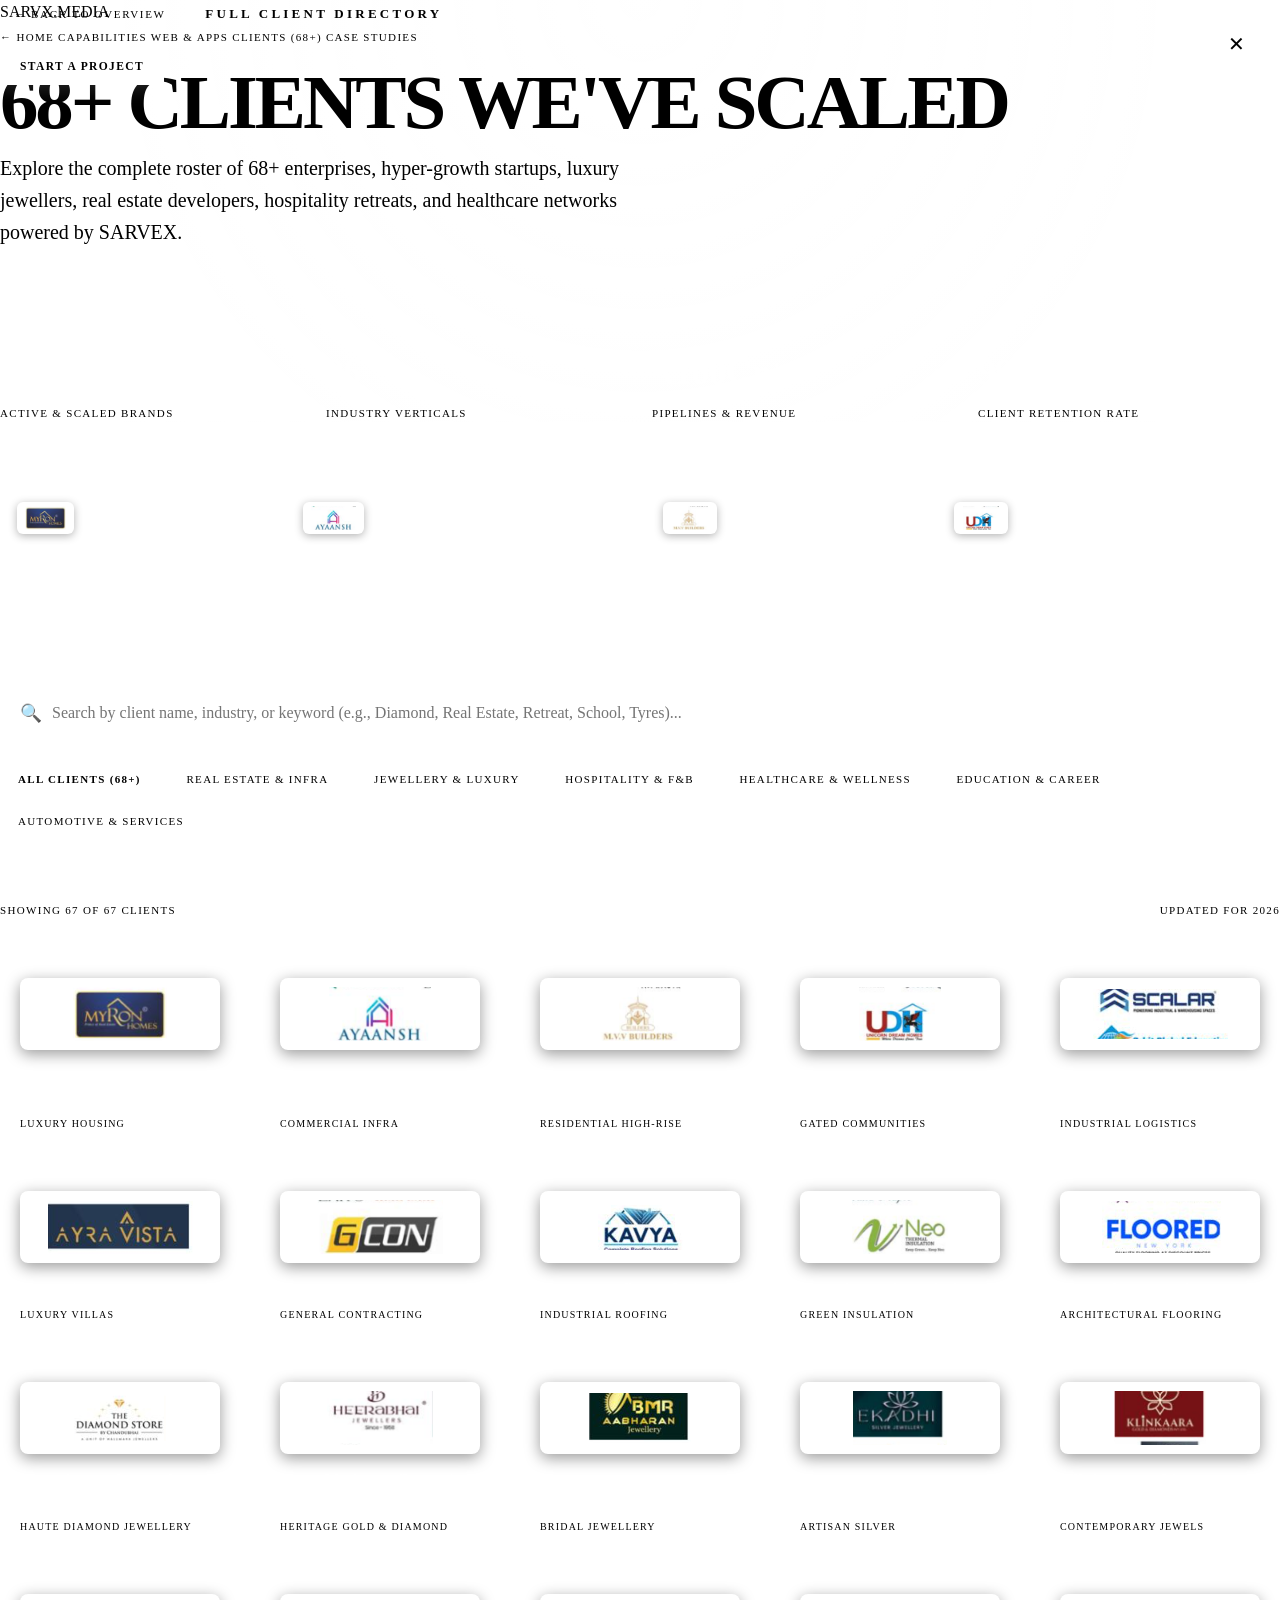
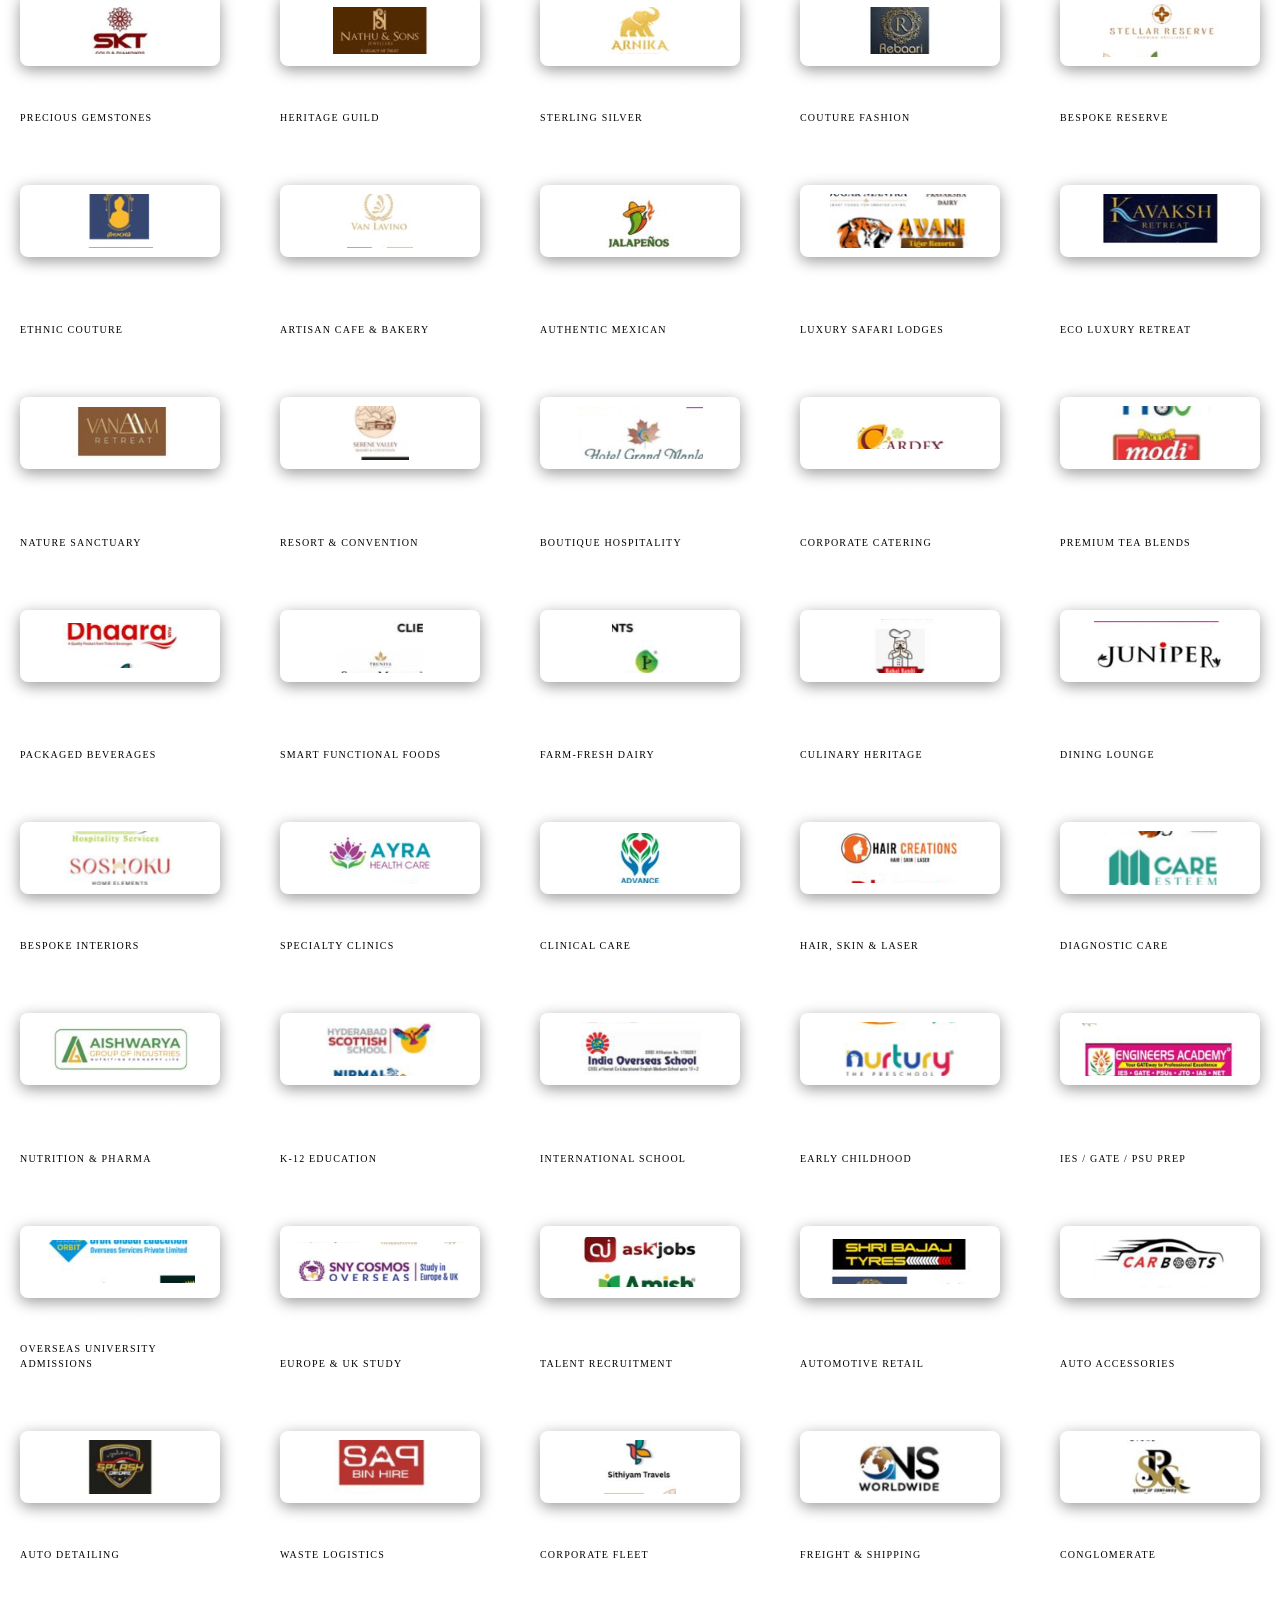
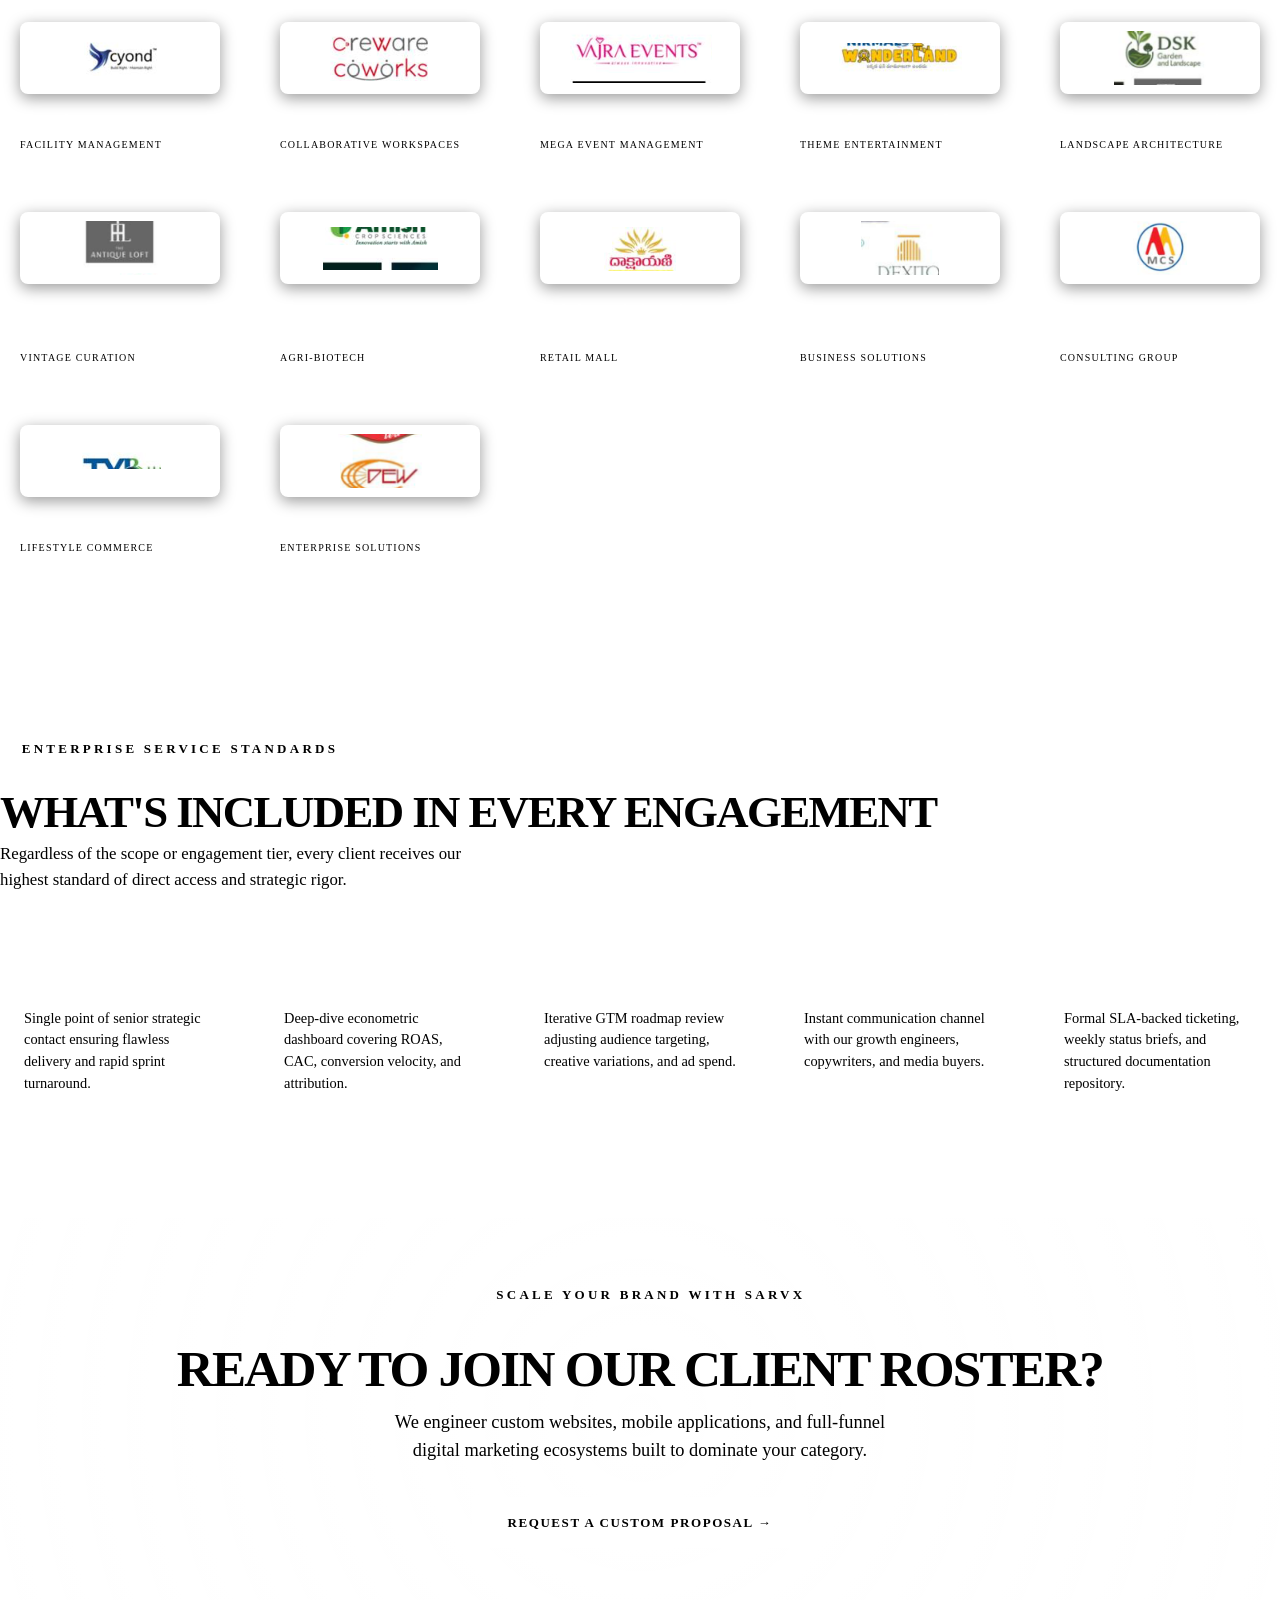
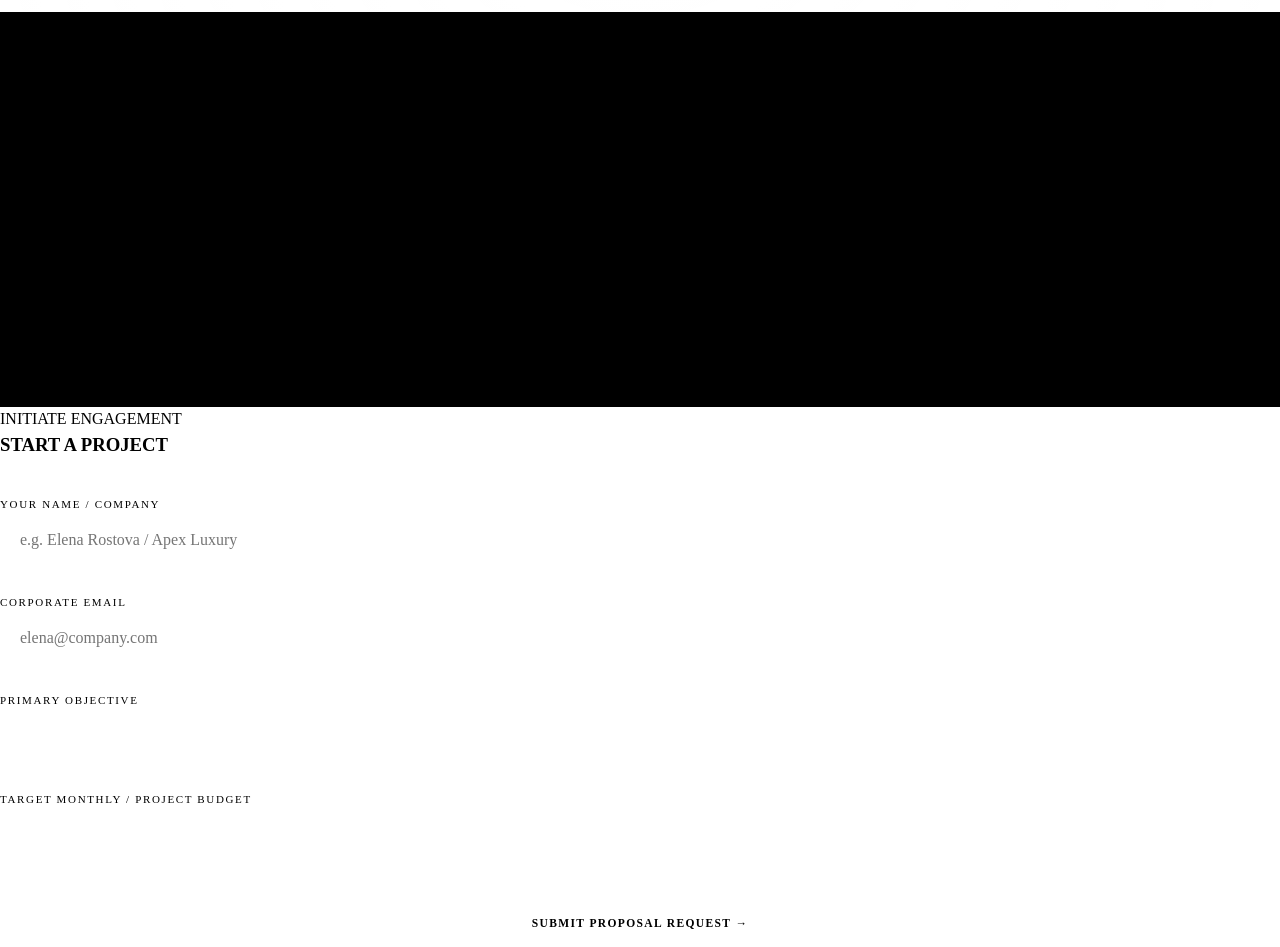
==== clients.html @ 123082b9 "feat: complete SARVX.MEDIA website with 3D UI, Web & Apps showcase, full client directory with real " ====
<!DOCTYPE html>
<html lang="en" class="no-js">
<head>
  <meta charset="UTF-8">
  <meta name="viewport" content="width=device-width, initial-scale=1.0">
  <title>Client Directory & Portfolio (68+ Brands) — SARVX.MEDIA</title>
  <meta name="description" content="Explore the complete client roster of 68+ enterprise brands, luxury jewellers, real estate developers, hospitality retreats, and healthcare institutions scaled by SARVEX.">

  <!-- Google Fonts Preconnect -->
  <link rel="preconnect" href="https://fonts.googleapis.com">
  <link rel="preconnect" href="https://fonts.gstatic.com" crossorigin>
  <link href="https://fonts.googleapis.com/css2?family=Plus+Jakarta+Sans:wght@300;400;500;600;700;800&family=Syne:wght@500;700;800&family=JetBrains+Mono:wght@400;500;700&display=swap" rel="stylesheet">

  <!-- Core & Component Stylesheets -->
  <link rel="stylesheet" href="css/main.css">
  <link rel="stylesheet" href="css/typography.css">
  <link rel="stylesheet" href="css/components.css">
  <link rel="stylesheet" href="css/sections.css">
  <link rel="stylesheet" href="css/animations.css">

  <style>
    .clients-page-hero {
      padding: 10rem var(--container-padding) 4rem;
      background: radial-gradient(circle at 50% 0%, rgba(255, 255, 255, 0.05) 0%, transparent 70%);
      border-bottom: 1px solid rgba(255, 255, 255, 0.08);
      position: relative;
    }
    
    .clients-hero-header {
      max-width: var(--container-max);
      margin: 0 auto;
    }

    .back-home-link {
      display: inline-flex;
      align-items: center;
      gap: 8px;
      font-family: var(--font-mono);
      font-size: 11px;
      letter-spacing: 0.15em;
      text-transform: uppercase;
      color: var(--text-silver);
      margin-bottom: 2rem;
      padding: 6px 14px;
      border: 1px solid var(--border-glass);
      border-radius: var(--radius-full);
      background: rgba(255, 255, 255, 0.03);
      transition: all 0.25s ease;
      text-decoration: none;
    }

    .back-home-link:hover {
      color: #FFFFFF;
      background: rgba(255, 255, 255, 0.08);
      border-color: rgba(255, 255, 255, 0.25);
      transform: translateX(-4px);
    }

    .clients-stats-bar {
      display: grid;
      grid-template-columns: repeat(auto-fit, minmax(180px, 1fr));
      gap: 1.5rem;
      margin-top: 3.5rem;
      padding-top: 2.5rem;
      border-top: 1px solid rgba(255, 255, 255, 0.08);
    }

    .clients-stat-box {
      display: flex;
      flex-direction: column;
      gap: 0.35rem;
    }

    .clients-stat-val {
      font-family: var(--font-display);
      font-size: 2.25rem;
      font-weight: 800;
      color: #FFFFFF;
      letter-spacing: -0.02em;
    }

    .clients-stat-lbl {
      font-family: var(--font-mono);
      font-size: 11px;
      letter-spacing: 0.12em;
      text-transform: uppercase;
      color: var(--text-muted);
    }

    /* Directory Controls */
    .directory-controls-wrap {
      max-width: var(--container-max);
      margin: 3.5rem auto 2.5rem;
      display: flex;
      flex-direction: column;
      gap: 1.5rem;
    }

    .directory-search-box {
      position: relative;
      width: 100%;
    }

    .directory-search-input {
      width: 100%;
      background: rgba(255, 255, 255, 0.04);
      border: 1px solid var(--border-glass);
      border-radius: var(--radius-md);
      padding: 1.1rem 1.25rem 1.1rem 3.25rem;
      color: #FFFFFF;
      font-family: var(--font-body);
      font-size: 1rem;
      outline: none;
      transition: all 0.25s ease;
    }

    .directory-search-input:focus {
      background: rgba(255, 255, 255, 0.08);
      border-color: rgba(255, 255, 255, 0.4);
      box-shadow: 0 0 20px rgba(255, 255, 255, 0.1);
    }

    .directory-search-icon {
      position: absolute;
      left: 1.25rem;
      top: 50%;
      transform: translateY(-50%);
      color: var(--text-muted);
      pointer-events: none;
      font-size: 1.1rem;
    }

    .directory-count-indicator {
      font-family: var(--font-mono);
      font-size: 11px;
      letter-spacing: 0.12em;
      text-transform: uppercase;
      color: var(--text-silver);
      display: flex;
      align-items: center;
      justify-content: space-between;
    }
  </style>
</head>
<body class="theme-dark">

  <!-- Ambient Shading Background -->
  <div class="ambient-canvas-wrapper" aria-hidden="true">
    <canvas id="ambientCanvas"></canvas>
  </div>

  <!-- Header Navigation -->
  <header class="site-header" role="banner">
    <div class="header-inner">
      <a href="index.html" class="brand-logo" aria-label="SARVX.MEDIA Homepage">
        <span class="brand-dot"></span>
        <span class="brand-name">SARVX.MEDIA</span>
      </a>

      <nav class="desktop-nav" aria-label="Primary Navigation">
        <a href="index.html" class="nav-link">← HOME</a>
        <a href="index.html#services" class="nav-link">CAPABILITIES</a>
        <a href="index.html#apps-showcase" class="nav-link">WEB & APPS</a>
        <a href="clients.html" class="nav-link active">CLIENTS (68+)</a>
        <a href="index.html#case-studies" class="nav-link">CASE STUDIES</a>
      </nav>

      <div class="header-actions">
        <button class="nav-cta-btn open-contact-modal" aria-label="Start a project with SARVX">
          <span>START A PROJECT</span>
        </button>
      </div>
    </div>
  </header>

  <main id="main-content">
    
    <!-- Hero Section -->
    <section class="clients-page-hero">
      <div class="clients-hero-header">
        <a href="index.html#clients" class="back-home-link">← Back to Overview</a>
        
        <div class="section-label">FULL CLIENT DIRECTORY</div>
        <h1 class="display-title-huge" style="font-size: clamp(2.5rem, 6vw, 5.5rem); margin-top: 0.5rem;">
          68+ CLIENTS WE'VE SCALED
        </h1>
        <p style="color: var(--text-silver); font-size: 1.25rem; max-width: 68ch; margin-top: 1rem; line-height: 1.6;">
          Explore the complete roster of 68+ enterprises, hyper-growth startups, luxury jewellers, real estate developers, hospitality retreats, and healthcare networks powered by SARVEX.
        </p>

        <!-- Stats Bar -->
        <div class="clients-stats-bar">
          <div class="clients-stat-box">
            <span class="clients-stat-val">68+</span>
            <span class="clients-stat-lbl">Active & Scaled Brands</span>
          </div>
          <div class="clients-stat-box">
            <span class="clients-stat-val">06</span>
            <span class="clients-stat-lbl">Industry Verticals</span>
          </div>
          <div class="clients-stat-box">
            <span class="clients-stat-val">₹100Cr+</span>
            <span class="clients-stat-lbl">Pipelines & Revenue</span>
          </div>
          <div class="clients-stat-box">
            <span class="clients-stat-val">99.4%</span>
            <span class="clients-stat-lbl">Client Retention Rate</span>
          </div>
        </div>
      </div>
    </section>

    <!-- Infinite Marquee Ticker -->
    <div class="client-marquee-container" style="margin: 3rem 0;">
      <div class="client-marquee-track">
        <!-- Dynamically populated from SARVX_DATA.clients -->
      </div>
    </div>

    <!-- Directory Directory Section -->
    <section class="section" style="padding-top: 1rem;">
      <div style="max-width: var(--container-max); margin: 0 auto; width: 100%;">
        
        <!-- Controls: Search & Category Filter Tabs -->
        <div class="directory-controls-wrap">
          <div class="directory-search-box">
            <span class="directory-search-icon">🔍</span>
            <input 
              type="text" 
              id="clientSearchInput" 
              class="directory-search-input" 
              placeholder="Search by client name, industry, or keyword (e.g., Diamond, Real Estate, Retreat, School, Tyres)..."
              autocomplete="off"
            />
          </div>

          <div class="client-filter-tabs">
            <!-- Dynamically populated -->
          </div>

          <div class="directory-count-indicator">
            <span id="directoryResultsCount">SHOWING ALL 68+ CLIENTS</span>
            <span style="color: var(--text-muted);">UPDATED FOR 2026</span>
          </div>
        </div>

        <!-- Full Directory Matrix Grid -->
        <div class="clients-matrix-grid" id="fullClientsDirectoryGrid">
          <!-- Dynamically populated -->
        </div>

        <!-- What's Included in Every Package -->
        <div class="package-inclusions-wrap" style="margin-top: 6rem;">
          <div class="section-label">ENTERPRISE SERVICE STANDARDS</div>
          <h2 class="display-title-large" style="font-size: clamp(1.8rem, 3.5vw, 2.8rem);">WHAT'S INCLUDED IN EVERY ENGAGEMENT</h2>
          <p style="color: var(--text-silver); font-size: 1.05rem; max-width: 60ch; margin-top: 0.5rem;">
            Regardless of the scope or engagement tier, every client receives our highest standard of direct access and strategic rigor.
          </p>

          <div class="package-inclusions-grid">
            <!-- Dynamically populated from SARVX_DATA.packageStandards -->
          </div>
        </div>

        <!-- Bottom CTA Card -->
        <div style="margin-top: 6rem; background: radial-gradient(circle at 50% 50%, rgba(255,255,255,0.08) 0%, rgba(255,255,255,0.02) 100%); border: 1px solid var(--border-glass); border-radius: var(--radius-lg); padding: 4rem 2.5rem; text-align: center;">
          <div class="section-label" style="justify-content: center;">SCALE YOUR BRAND WITH SARVX</div>
          <h2 class="display-title-large" style="font-size: clamp(2rem, 4vw, 3.2rem); margin-top: 0.5rem;">READY TO JOIN OUR CLIENT ROSTER?</h2>
          <p style="color: var(--text-silver); font-size: 1.15rem; max-width: 55ch; margin: 1rem auto 2rem;">
            We engineer custom websites, mobile applications, and full-funnel digital marketing ecosystems built to dominate your category.
          </p>
          <button class="nav-cta-btn open-contact-modal" style="padding: 16px 36px; font-size: 13px;">
            REQUEST A CUSTOM PROPOSAL →
          </button>
        </div>

      </div>
    </section>

  </main>

  <!-- Footer -->
  <footer class="site-footer">
    <div class="footer-grid">
      <div class="footer-brand-col">
        <a href="index.html" class="brand-logo">
          <span class="brand-dot"></span>
          <span class="brand-name">SARVX.MEDIA</span>
        </a>
        <p class="footer-tagline">WEBSITES × MOBILE APPLICATIONS × DIGITAL MARKETING.</p>
      </div>
      <div class="footer-nav-col">
        <div class="footer-col-title">NAVIGATION</div>
        <ul class="footer-links">
          <li><a href="index.html">Home</a></li>
          <li><a href="index.html#services">Capabilities</a></li>
          <li><a href="index.html#apps-showcase">Web & Apps</a></li>
          <li><a href="clients.html">Client Directory (68+)</a></li>
          <li><a href="index.html#case-studies">Case Studies</a></li>
        </ul>
      </div>
      <div class="footer-legal-col">
        <div class="footer-col-title">DIRECTORY VERIFICATION</div>
        <p style="color: var(--text-muted); font-size: 0.9rem; line-height: 1.6;">
          All brand marks, logos, and registered trademarks belong to their respective client owners and are displayed under verified client partnership authorization.
        </p>
        <div class="footer-copy" style="margin-top: 1.5rem;">
          © 2026 SARVX.MEDIA. ALL RIGHTS RESERVED.
        </div>
      </div>
    </div>
  </footer>

  <!-- Contact Modal -->
  <div id="contactModal" class="contact-modal-backdrop" aria-hidden="true">
    <div class="contact-modal-dialog" role="dialog" aria-labelledby="modalTitle">
      <div class="modal-header">
        <div class="modal-badge">INITIATE ENGAGEMENT</div>
        <h3 id="modalTitle" class="modal-title">START A PROJECT</h3>
        <button class="modal-close-btn" aria-label="Close modal">✕</button>
      </div>
      <form class="contact-form" id="projectForm">
        <div class="form-group">
          <label class="form-label" for="clientName">YOUR NAME / COMPANY</label>
          <input class="form-input" type="text" id="clientName" required placeholder="e.g. Elena Rostova / Apex Luxury" />
        </div>
        <div class="form-group">
          <label class="form-label" for="clientEmail">CORPORATE EMAIL</label>
          <input class="form-input" type="email" id="clientEmail" required placeholder="elena@company.com" />
        </div>
        <div class="form-group">
          <label class="form-label" for="projectType">PRIMARY OBJECTIVE</label>
          <select class="form-input" id="projectType">
            <option value="Full-Stack Digital Marketing & Growth">Full-Stack Digital Marketing & Growth</option>
            <option value="Custom 3D Website / Web Flagship">Custom 3D Website / Web Flagship</option>
            <option value="Native Mobile App (iOS / Android)">Native Mobile App (iOS / Android)</option>
            <option value="Performance Media Buying & ROAS Scaling">Performance Media Buying & ROAS Scaling</option>
            <option value="Complete Brand Overhaul & GTM">Complete Brand Overhaul & GTM</option>
          </select>
        </div>
        <div class="form-group">
          <label class="form-label" for="projectBudget">TARGET MONTHLY / PROJECT BUDGET</label>
          <select class="form-input" id="projectBudget">
            <option value="₹2,00,000 - ₹5,00,000 / Month">₹2,00,000 - ₹5,00,000 / Month</option>
            <option value="₹5,00,000 - ₹15,00,000 / Month">₹5,00,000 - ₹15,00,000 / Month</option>
            <option value="₹15,00,000+ / Enterprise Tier">₹15,00,000+ / Enterprise Tier</option>
          </select>
        </div>
        <button type="submit" class="nav-cta-btn" style="width: 100%; justify-content: center; padding: 14px; margin-top: 1rem;">
          SUBMIT PROPOSAL REQUEST →
        </button>
      </form>
    </div>
  </div>

  <!-- Scripts -->
  <script src="js/data.js"></script>
  <script src="js/app.js"></script>
</body>
</html>
---- css/main.css ----
/* ==========================================================================
   SARVX.MEDIA — GLOBAL STYLES, CURSOR, LOADER & OVERLAYS
   ========================================================================== */

@import url('https://fonts.googleapis.com/css2?family=Geist:wght@200;300;400;500;600;700;800;900&family=Space+Grotesk:wght@300;400;500;600;700&family=Space+Mono:ital,wght@0,400;0,700;1,400&display=swap');

*, *::before, *::after {
  box-sizing: border-box;
  margin: 0;
  padding: 0;
  -webkit-font-smoothing: antialiased;
  -moz-osx-font-smoothing: grayscale;
}

html {
  background-color: var(--bg-primary);
  color: var(--text-primary);
  font-family: var(--font-body);
  font-size: 16px;
  line-height: 1.5;
  overflow-x: hidden;
  text-rendering: optimizeLegibility;
}

html.lenis, html.lenis body {
  height: auto;
}

.lenis.lenis-smooth {
  scroll-behavior: auto !important;
}

.lenis.lenis-smooth [data-lenis-prevent] {
  overscroll-behavior: contain;
}

.lenis.lenis-stopped {
  overflow: hidden;
}

.lenis.lenis-scrolling iframe {
  pointer-events: none;
}

body {
  background-color: var(--bg-primary);
  color: var(--text-primary);
  min-height: 100vh;
  position: relative;
  overflow-x: hidden;
  selection-background-color: #FFFFFF;
  selection-color: #000000;
}

::selection {
  background: #FFFFFF;
  color: #000000;
}

a {
  color: inherit;
  text-decoration: none;
  cursor: pointer;
}

button {
  background: none;
  border: none;
  font: inherit;
  color: inherit;
  cursor: pointer;
  outline: none;
}

ul, ol {
  list-style: none;
}

img, video, canvas {
  max-width: 100%;
  height: auto;
  display: block;
}

/* --- Film Grain & Background Ambient Canvas --- */
#ambientCanvas {
  position: fixed;
  top: 0;
  left: 0;
  width: 100vw;
  height: 100vh;
  pointer-events: none;
  z-index: 1;
  opacity: 0.6;
}

.film-grain {
  position: fixed;
  top: 0;
  left: 0;
  width: 100vw;
  height: 100vh;
  pointer-events: none;
  z-index: 998;
  opacity: 0.04;
  background-image: url("data:image/svg+xml,%3Csvg viewBox='0 0 200 200' xmlns='http://www.w3.org/2000/svg'%3E%3Cfilter id='noiseFilter'%3E%3CfeTurbulence type='fractalNoise' baseFrequency='0.85' numOctaves='3' stitchTiles='stitch'/%3E%3C/filter%3E%3Crect width='100%25' height='100%25' filter='url(%23noiseFilter)'/%3E%3C/svg%3E");
}

/* --- Custom Magnetic Cursor --- */
.custom-cursor {
  position: fixed;
  top: 0;
  left: 0;
  width: var(--cursor-size);
  height: var(--cursor-size);
  background-color: #FFFFFF;
  border-radius: 50%;
  pointer-events: none;
  z-index: 9999;
  transform: translate(-50%, -50%);
  transition: width 0.3s var(--ease-cinematic), height 0.3s var(--ease-cinematic), background-color 0.3s ease, transform 0.1s ease-out;
  mix-blend-mode: difference;
  display: flex;
  align-items: center;
  justify-content: center;
}

.custom-cursor-follower {
  position: fixed;
  top: 0;
  left: 0;
  width: 44px;
  height: 44px;
  border: 1px solid rgba(255, 255, 255, 0.25);
  border-radius: 50%;
  pointer-events: none;
  z-index: 9998;
  transform: translate(-50%, -50%);
  transition: width 0.4s var(--ease-cinematic), height 0.4s var(--ease-cinematic), border-color 0.3s ease, opacity 0.3s ease;
}

.custom-cursor .cursor-text {
  font-family: var(--font-mono);
  font-size: 10px;
  font-weight: 700;
  letter-spacing: 0.12em;
  text-transform: uppercase;
  color: #000000;
  opacity: 0;
  transition: opacity 0.2s ease;
  pointer-events: none;
}

.custom-cursor.hovering {
  width: 60px;
  height: 60px;
  background-color: rgba(255, 255, 255, 1);
  mix-blend-mode: difference;
}

.custom-cursor.hovering-project {
  width: 84px;
  height: 84px;
  background-color: #FFFFFF;
  mix-blend-mode: normal;
}

.custom-cursor.hovering-project .cursor-text {
  opacity: 1;
}

@media (max-width: 1024px), (pointer: coarse) {
  .custom-cursor, .custom-cursor-follower {
    display: none !important;
  }
}

/* --- Interactive Preloader Screen --- */
.preloader {
  position: fixed;
  inset: 0;
  background-color: #000000;
  z-index: 10000;
  display: flex;
  flex-direction: column;
  align-items: center;
  justify-content: center;
  color: #FFFFFF;
  overflow: hidden;
  transition: clip-path 1.1s cubic-bezier(0.85, 0, 0.15, 1);
  clip-path: inset(0 0 0 0);
}

.preloader.completed {
  clip-path: inset(0 0 100% 0);
  pointer-events: none;
}

.preloader-brand {
  display: flex;
  flex-direction: column;
  align-items: center;
  gap: 1.5rem;
}

.preloader-logo {
  font-family: var(--font-display);
  font-size: clamp(2rem, 6vw, 4.5rem);
  font-weight: 800;
  letter-spacing: -0.04em;
  text-transform: uppercase;
  color: #FFFFFF;
  opacity: 1;
  transform: translateY(0);
  transition: transform 0.4s var(--ease-cinematic), opacity 0.4s ease;
}

.preloader-tagline {
  font-family: var(--font-mono);
  font-size: 12px;
  letter-spacing: 0.3em;
  color: var(--text-muted);
  text-transform: uppercase;
  opacity: 0.8;
  transition: opacity 0.4s ease;
}

.preloader-progress-wrap {
  margin-top: 3rem;
  display: flex;
  flex-direction: column;
  align-items: center;
  gap: 0.75rem;
  width: min(320px, 80vw);
}

.preloader-number {
  font-family: var(--font-mono);
  font-size: clamp(1.2rem, 3vw, 2rem);
  font-weight: 500;
  color: var(--text-silver);
  letter-spacing: -0.02em;
}

.preloader-bar-track {
  width: 100%;
  height: 2px;
  background: rgba(255, 255, 255, 0.12);
  border-radius: var(--radius-full);
  overflow: hidden;
  position: relative;
}

.preloader-bar-fill {
  width: 0%;
  height: 100%;
  background: #FFFFFF;
  transition: width 0.08s linear;
  box-shadow: 0 0 12px rgba(255, 255, 255, 0.8);
}

/* --- Global Header & Navigation --- */
.site-header {
  position: fixed;
  top: 0;
  left: 0;
  width: 100%;
  height: var(--header-height);
  display: flex;
  align-items: center;
  justify-content: space-between;
  padding: 0 var(--container-padding);
  z-index: 990;
  transition: background-color 0.4s ease, backdrop-filter 0.4s ease, border-bottom 0.4s ease, transform 0.4s ease;
  background-color: transparent;
}

.site-header.scrolled {
  background-color: rgba(0, 0, 0, 0.75);
  backdrop-filter: blur(20px);
  -webkit-backdrop-filter: blur(20px);
  border-bottom: 1px solid rgba(255, 255, 255, 0.06);
}

.brand-logo-link {
  display: flex;
  align-items: center;
  gap: 0.6rem;
  font-family: var(--font-display);
  font-size: 1.25rem;
  font-weight: 800;
  letter-spacing: -0.02em;
  color: var(--text-primary);
  text-transform: uppercase;
  z-index: 2;
}

.brand-dot {
  width: 6px;
  height: 6px;
  border-radius: 50%;
  background-color: #FFFFFF;
  box-shadow: 0 0 8px rgba(255, 255, 255, 0.8);
  animation: pulseDot 2.4s infinite ease-in-out;
}

@keyframes pulseDot {
  0%, 100% { opacity: 1; transform: scale(1); }
  50% { opacity: 0.4; transform: scale(0.75); }
}

.nav-desktop {
  display: flex;
  align-items: center;
  gap: clamp(0.85rem, 1.6vw, 2rem);
}

.nav-link {
  font-family: var(--font-mono);
  font-size: clamp(11px, 0.85vw, 12.5px);
  font-weight: 500;
  letter-spacing: 0.12em;
  text-transform: uppercase;
  color: var(--text-muted);
  position: relative;
  padding: 6px 0;
  white-space: nowrap;
  transition: color 0.3s ease;
}

.nav-link::after {
  content: '';
  position: absolute;
  bottom: 0;
  left: 0;
  width: 0%;
  height: 1px;
  background-color: #FFFFFF;
  transition: width 0.3s var(--ease-cinematic);
}

.nav-link:hover {
  color: #FFFFFF;
}

.nav-link:hover::after {
  width: 100%;
}

.header-actions {
  display: flex;
  align-items: center;
  gap: 1rem;
  flex-shrink: 0;
}

.sound-toggle-btn {
  display: flex;
  align-items: center;
  gap: 6px;
  padding: 8px 14px;
  background: rgba(255, 255, 255, 0.04);
  border: 1px solid var(--border-glass);
  border-radius: var(--radius-full);
  font-family: var(--font-mono);
  font-size: 11px;
  letter-spacing: 0.12em;
  color: var(--text-muted);
  transition: all 0.3s ease;
  white-space: nowrap;
}

.sound-toggle-btn:hover {
  background: rgba(255, 255, 255, 0.1);
  color: #FFFFFF;
  border-color: var(--border-glass-hover);
}

.sound-bars {
  display: flex;
  align-items: flex-end;
  gap: 2px;
  height: 12px;
}

.sound-bar {
  width: 2px;
  background-color: currentColor;
  border-radius: 1px;
  height: 4px;
  transition: height 0.2s ease;
}

.sound-toggle-btn.playing .sound-bar:nth-child(1) { animation: soundBar1 0.8s infinite alternate ease-in-out; }
.sound-toggle-btn.playing .sound-bar:nth-child(2) { animation: soundBar2 0.6s infinite alternate ease-in-out 0.1s; }
.sound-toggle-btn.playing .sound-bar:nth-child(3) { animation: soundBar3 0.7s infinite alternate ease-in-out 0.2s; }
.sound-toggle-btn.playing .sound-bar:nth-child(4) { animation: soundBar4 0.9s infinite alternate ease-in-out 0.3s; }

@keyframes soundBar1 { from { height: 3px; } to { height: 12px; } }
@keyframes soundBar2 { from { height: 6px; } to { height: 11px; } }
@keyframes soundBar3 { from { height: 2px; } to { height: 10px; } }
@keyframes soundBar4 { from { height: 5px; } to { height: 12px; } }

.nav-cta-btn {
  padding: 10px 20px;
  background: #FFFFFF;
  color: #000000;
  border-radius: var(--radius-full);
  font-family: var(--font-mono);
  font-size: 11.5px;
  font-weight: 700;
  letter-spacing: 0.12em;
  text-transform: uppercase;
  white-space: nowrap;
  transition: transform 0.3s var(--ease-cinematic), background-color 0.3s ease, box-shadow 0.3s ease;
  box-shadow: 0 4px 18px rgba(255, 255, 255, 0.15);
}

.nav-cta-btn:hover {
  transform: scale(1.05);
  background: #F0F0F0;
  box-shadow: 0 6px 24px rgba(255, 255, 255, 0.3);
}

/* Mobile Menu Toggle */
.mobile-menu-btn {
  display: none;
  flex-direction: column;
  justify-content: center;
  align-items: center;
  gap: 6px;
  width: 44px;
  height: 44px;
  background: rgba(255, 255, 255, 0.05);
  border: 1px solid var(--border-glass);
  border-radius: 50%;
  z-index: 1002;
}

.mobile-menu-line {
  width: 20px;
  height: 1.5px;
  background-color: #FFFFFF;
  transition: transform 0.3s ease, opacity 0.3s ease;
}

@media (max-width: 1080px) {
  .nav-desktop {
    display: none;
  }
  .mobile-menu-btn {
    display: flex;
  }
}

/* Mobile Navigation Overlay */
.mobile-nav-overlay {
  position: fixed;
  inset: 0;
  background-color: #000000;
  z-index: 1001;
  display: flex;
  flex-direction: column;
  justify-content: space-between;
  padding: 6rem var(--container-padding) 3rem;
  clip-path: inset(0 0 100% 0);
  transition: clip-path 0.7s cubic-bezier(0.85, 0, 0.15, 1);
}

.mobile-nav-overlay.active {
  clip-path: inset(0 0 0 0);
}

.mobile-nav-links {
  display: flex;
  flex-direction: column;
  gap: 1.5rem;
}

.mobile-nav-link {
  font-family: var(--font-display);
  font-size: clamp(2.2rem, 8vw, 4rem);
  font-weight: 800;
  color: var(--text-primary);
  text-transform: uppercase;
  letter-spacing: -0.03em;
  transition: color 0.3s ease;
}

.mobile-nav-link:hover {
  color: var(--text-muted);
}
---- css/sections.css ----
/* ==========================================================================
   SARVX.MEDIA — CINEMATIC SECTIONS ARCHITECTURE
   ========================================================================== */

/* --- Common Section & Typography Utilities --- */
.section {
  position: relative;
  width: 100%;
  min-height: 100vh;
  padding: 8rem var(--container-padding);
  background-color: var(--bg-primary);
  display: flex;
  flex-direction: column;
  justify-content: center;
  z-index: 10;
  overflow: hidden;
}

.section.pinned-section {
  height: 100vh;
  min-height: 100vh;
  padding: 0 var(--container-padding);
  overflow: hidden;
}

.section-label {
  display: inline-flex;
  align-items: center;
  gap: 8px;
  font-family: var(--font-mono);
  font-size: clamp(11px, 1.2vw, 13px);
  font-weight: 600;
  letter-spacing: 0.25em;
  text-transform: uppercase;
  color: var(--text-muted);
  margin-bottom: 2rem;
}

.section-label::before {
  content: '//';
  color: #FFFFFF;
}

.display-title-huge {
  font-family: var(--font-display);
  font-size: clamp(3.2rem, 11vw, 13rem);
  font-weight: 900;
  line-height: 0.88;
  letter-spacing: -0.04em;
  text-transform: uppercase;
  color: var(--text-primary);
}

.display-title-large {
  font-family: var(--font-display);
  font-size: clamp(2.4rem, 7vw, 7.5rem);
  font-weight: 800;
  line-height: 0.95;
  letter-spacing: -0.035em;
  text-transform: uppercase;
  color: var(--text-primary);
}

.body-editorial {
  font-family: var(--font-body);
  font-size: clamp(1.1rem, 1.8vw, 1.6rem);
  font-weight: 300;
  line-height: 1.6;
  color: var(--text-silver);
  max-width: 48ch;
}

/* --- 1. HERO SECTION (PINNED PINNACLE) --- */
.hero-section {
  position: relative;
  width: 100%;
  height: 100vh;
  overflow: hidden;
  background-color: #000000;
  display: flex;
  align-items: center;
  justify-content: center;
}

.hero-backdrop-container {
  position: absolute;
  inset: 0;
  z-index: 1;
  overflow: hidden;
  pointer-events: none;
}

.hero-visual-layer {
  position: absolute;
  inset: 0;
  width: 100%;
  height: 100%;
  object-fit: cover;
  transform: scale(1);
  filter: brightness(0.45) contrast(1.15);
  transition: transform 0.1s linear;
}

.hero-backdrop-overlay {
  position: absolute;
  inset: 0;
  background: radial-gradient(circle at 50% 50%, rgba(0,0,0,0.2) 0%, rgba(0,0,0,0.85) 85%),
              linear-gradient(to bottom, rgba(0,0,0,0.7) 0%, transparent 30%, transparent 70%, rgba(0,0,0,0.95) 100%);
  z-index: 2;
}

.hero-content-wrapper {
  position: relative;
  z-index: 5;
  width: 100%;
  max-width: var(--container-max);
  padding: 0 var(--container-padding);
  display: flex;
  flex-direction: column;
  align-items: center;
  text-align: center;
}

.hero-badge {
  font-family: var(--font-mono);
  font-size: clamp(11px, 1.1vw, 13px);
  letter-spacing: 0.3em;
  text-transform: uppercase;
  color: var(--text-muted);
  margin-bottom: 2rem;
  padding: 6px 18px;
  background: rgba(255, 255, 255, 0.05);
  border: 1px solid var(--border-glass);
  border-radius: var(--radius-full);
}

.hero-phrase-container {
  position: relative;
  width: 100%;
  min-height: 35vh;
  display: flex;
  align-items: center;
  justify-content: center;
}

.hero-phrase {
  position: absolute;
  width: 100%;
  opacity: 0;
  transform: translateY(40px) scale(0.95);
  pointer-events: none;
}

.hero-phrase.active {
  opacity: 1;
  transform: translateY(0) scale(1);
  pointer-events: auto;
}

.hero-scroll-indicator {
  position: absolute;
  bottom: 2.5rem;
  left: 50%;
  transform: translateX(-50%);
  z-index: 6;
  display: flex;
  flex-direction: column;
  align-items: center;
  gap: 10px;
  font-family: var(--font-mono);
  font-size: 11px;
  letter-spacing: 0.2em;
  text-transform: uppercase;
  color: var(--text-muted);
}

.scroll-line-track {
  width: 1px;
  height: 48px;
  background: rgba(255, 255, 255, 0.15);
  position: relative;
  overflow: hidden;
}

.scroll-line-pill {
  position: absolute;
  top: 0;
  left: 0;
  width: 100%;
  height: 50%;
  background: #FFFFFF;
  animation: scrollDown 2s infinite ease-in-out;
}

@keyframes scrollDown {
  0% { transform: translateY(-100%); }
  100% { transform: translateY(200%); }
}

/* --- 2. INTRO SECTION ("WE CREATE MOVEMENT") --- */
.intro-section {
  min-height: 120vh;
  display: flex;
  align-items: center;
  justify-content: center;
  background-color: #000000;
  text-align: center;
}

.intro-word-list {
  display: flex;
  flex-direction: column;
  align-items: center;
  gap: 1.5vw;
}

.intro-word {
  opacity: 0.2;
  transform: translateY(30px);
  transition: opacity 0.4s ease, transform 0.4s var(--ease-cinematic);
  will-change: transform, opacity;
}

.intro-word.highlight {
  opacity: 1;
  transform: translateY(0);
  color: #FFFFFF;
  text-shadow: 0 0 35px rgba(255, 255, 255, 0.4);
}

/* --- 3. EDITORIAL ABOUT SECTION (MULTI-SPEED PARALLAX) --- */
.about-section {
  min-height: 100vh;
  display: flex;
  align-items: center;
  padding: 10rem var(--container-padding);
}

.about-grid {
  display: grid;
  grid-template-columns: 0.8fr 1.2fr;
  gap: 4rem;
  width: 100%;
  max-width: var(--container-max);
  margin: 0 auto;
}

.about-parallax-words {
  display: flex;
  flex-direction: column;
  gap: 0.5rem;
}

.parallax-token {
  font-family: var(--font-display);
  font-size: clamp(3.5rem, 9vw, 9.5rem);
  font-weight: 900;
  line-height: 0.88;
  letter-spacing: -0.04em;
  text-transform: uppercase;
  color: #FFFFFF;
  will-change: transform;
}

.about-text-content {
  display: flex;
  flex-direction: column;
  justify-content: center;
  gap: 2.5rem;
}

.about-lead {
  font-family: var(--font-display);
  font-size: clamp(1.8rem, 3.2vw, 3.4rem);
  font-weight: 600;
  line-height: 1.2;
  letter-spacing: -0.02em;
  color: #FFFFFF;
}

.about-subtext {
  font-family: var(--font-body);
  font-size: clamp(1rem, 1.4vw, 1.25rem);
  line-height: 1.7;
  color: var(--text-muted);
}

@media (max-width: 900px) {
  .about-grid {
    grid-template-columns: 1fr;
    gap: 3rem;
  }
}

/* --- 4. THE PROBLEM SECTION (OVERLAPPING ATTENTION NOISE) --- */
.problem-section {
  position: relative;
  min-height: 120vh;
  display: flex;
  flex-direction: column;
  align-items: center;
  justify-content: center;
  background-color: #000000;
  overflow: hidden;
  text-align: center;
}

.problem-noise-container {
  position: relative;
  width: 100%;
  max-width: 1400px;
  height: 50vh;
  display: flex;
  align-items: center;
  justify-content: center;
}

.attention-duplicate {
  position: absolute;
  font-family: var(--font-display);
  font-size: clamp(3rem, 10vw, 11rem);
  font-weight: 900;
  text-transform: uppercase;
  letter-spacing: -0.03em;
  color: rgba(255, 255, 255, 0.12);
  user-select: none;
  pointer-events: none;
  transition: transform 0.1s linear, opacity 0.2s ease;
  will-change: transform;
}

.problem-resolution {
  margin-top: 3rem;
  max-width: 900px;
  opacity: 0;
  transform: translateY(40px);
}

/* --- 5. THE APPROACH & 1/6 SIGNATURE INTERACTIVE PINNED SYSTEM --- */
.signature-system-section {
  position: relative;
  width: 100%;
  height: 100vh;
  background-color: #000000;
  overflow: hidden;
  display: flex;
  align-items: center;
  justify-content: center;
}

.system-container {
  width: 100%;
  max-width: var(--container-max);
  padding: 0 var(--container-padding);
  display: grid;
  grid-template-columns: 1.1fr 0.9fr;
  gap: 4rem;
  align-items: center;
  position: relative;
  z-index: 5;
}

.system-left {
  display: flex;
  flex-direction: column;
  gap: 2rem;
}

.system-counter-wrap {
  display: flex;
  align-items: baseline;
  gap: 1.5rem;
}

.system-counter-current {
  font-family: var(--font-mono);
  font-size: clamp(3.5rem, 8vw, 8rem);
  font-weight: 800;
  color: #FFFFFF;
  letter-spacing: -0.04em;
  line-height: 1;
}

.system-counter-total {
  font-family: var(--font-mono);
  font-size: clamp(1.4rem, 2.5vw, 2.8rem);
  font-weight: 500;
  color: var(--text-dim);
}

.system-titles-stack {
  position: relative;
  min-height: 180px;
}

.system-stage-item {
  position: absolute;
  top: 0;
  left: 0;
  width: 100%;
  opacity: 0;
  transform: translateY(30px);
  pointer-events: none;
  transition: opacity 0.4s ease, transform 0.4s var(--ease-cinematic);
}

.system-stage-item.active {
  opacity: 1;
  transform: translateY(0);
  pointer-events: auto;
}

.system-stage-title {
  font-family: var(--font-display);
  font-size: clamp(2.4rem, 6vw, 5.5rem);
  font-weight: 900;
  text-transform: uppercase;
  letter-spacing: -0.03em;
  color: #FFFFFF;
  margin-bottom: 1rem;
}

.system-stage-desc {
  font-family: var(--font-body);
  font-size: clamp(1rem, 1.4vw, 1.25rem);
  color: var(--text-silver);
  line-height: 1.6;
  max-width: 44ch;
}

.system-progress-indicator {
  display: flex;
  gap: 8px;
  margin-top: 1.5rem;
}

.system-progress-dot {
  width: 32px;
  height: 3px;
  background: rgba(255, 255, 255, 0.15);
  border-radius: var(--radius-full);
  transition: background-color 0.3s ease, width 0.3s ease;
}

.system-progress-dot.active {
  background: #FFFFFF;
  width: 56px;
  box-shadow: 0 0 10px rgba(255, 255, 255, 0.7);
}

.system-right-visual {
  position: relative;
  width: 100%;
  aspect-ratio: 4/3;
  border-radius: var(--radius-lg);
  overflow: hidden;
  border: 1px solid var(--border-glass);
  background: #0D0D0D;
}

.system-visual-frame {
  position: absolute;
  inset: 0;
  opacity: 0;
  transform: scale(1.08);
  transition: opacity 0.5s ease, transform 0.6s var(--ease-cinematic);
  display: flex;
  align-items: center;
  justify-content: center;
}

.system-visual-frame.active {
  opacity: 1;
  transform: scale(1);
}

.system-visual-canvas {
  width: 100%;
  height: 100%;
  object-fit: cover;
}

@media (max-width: 900px) {
  .system-container {
    grid-template-columns: 1fr;
    gap: 2rem;
  }
  .system-right-visual {
    aspect-ratio: 16/9;
  }
}

/* --- 6. SERVICES SECTION (GIANT TYPOGRAPHY DRIVEN) --- */
.services-section {
  padding: 10rem var(--container-padding);
  background-color: #000000;
}

.services-header {
  margin-bottom: 6rem;
}

.services-accordion-list {
  display: flex;
  flex-direction: column;
  width: 100%;
  border-top: 1px solid var(--border-glass);
}

.service-row-item {
  position: relative;
  padding: 3rem 0;
  border-bottom: 1px solid var(--border-glass);
  cursor: pointer;
  transition: background-color 0.3s ease, padding 0.3s ease;
}

.service-row-item:hover {
  background-color: rgba(255, 255, 255, 0.02);
  padding-left: 1.5rem;
}

.service-row-main {
  display: flex;
  align-items: baseline;
  justify-content: space-between;
  gap: 2rem;
}

.service-num-title {
  display: flex;
  align-items: baseline;
  gap: 2.5rem;
}

.service-num {
  font-family: var(--font-mono);
  font-size: clamp(1.2rem, 2vw, 2rem);
  font-weight: 500;
  color: var(--text-muted);
}

.service-title {
  font-family: var(--font-display);
  font-size: clamp(2rem, 5vw, 5.2rem);
  font-weight: 800;
  text-transform: uppercase;
  letter-spacing: -0.03em;
  color: #FFFFFF;
  transition: transform 0.3s var(--ease-cinematic), color 0.3s ease;
}

.service-row-item:hover .service-title {
  transform: translateX(10px);
}

.service-arrow-icon {
  font-size: 2rem;
  color: var(--text-muted);
  transition: transform 0.3s ease, color 0.3s ease;
}

.service-row-item:hover .service-arrow-icon {
  color: #FFFFFF;
  transform: translate(6px, -6px);
}

.service-drawer-body {
  margin-top: 1.5rem;
  padding-left: calc(clamp(1.2rem, 2vw, 2rem) + 2.5rem);
  display: grid;
  grid-template-columns: 1.2fr 0.8fr;
  gap: 3rem;
}

.service-tags-list {
  display: flex;
  flex-wrap: wrap;
  gap: 8px;
}

.service-tag {
  font-family: var(--font-mono);
  font-size: 11px;
  letter-spacing: 0.1em;
  padding: 6px 14px;
  background: rgba(255, 255, 255, 0.05);
  border: 1px solid var(--border-glass);
  border-radius: var(--radius-full);
  color: var(--text-silver);
}

@media (max-width: 768px) {
  .service-drawer-body {
    grid-template-columns: 1fr;
    padding-left: 0;
  }
}

/* --- 7. SOCIAL MEDIA SECTION (KINETIC EDITORIAL CARDS) --- */
.social-kinetic-section {
  padding: 10rem var(--container-padding);
  background-color: #000000;
  overflow: hidden;
}

.social-cards-track {
  display: flex;
  gap: 2.5rem;
  margin-top: 5rem;
  padding-bottom: 2rem;
  overflow-x: auto;
  scrollbar-width: none;
}

.social-cards-track::-webkit-scrollbar {
  display: none;
}

.social-editorial-card {
  flex: 0 0 clamp(280px, 28vw, 420px);
  aspect-ratio: 9/16;
  border-radius: var(--radius-lg);
  overflow: hidden;
  position: relative;
  background: #111111;
  border: 1px solid var(--border-glass);
  box-shadow: 0 20px 40px rgba(0, 0, 0, 0.6);
  transform: translateY(0);
  transition: transform 0.4s var(--ease-cinematic), border-color 0.3s ease;
}

.social-editorial-card:hover {
  transform: translateY(-12px) scale(1.02);
  border-color: var(--border-glass-hover);
}

.social-card-media {
  position: absolute;
  inset: 0;
  width: 100%;
  height: 100%;
  object-fit: cover;
  filter: brightness(0.7) contrast(1.1);
}

.social-card-overlay {
  position: absolute;
  inset: 0;
  background: linear-gradient(to top, rgba(0,0,0,0.9) 0%, rgba(0,0,0,0.2) 60%, transparent 100%);
  padding: 2rem;
  display: flex;
  flex-direction: column;
  justify-content: flex-end;
  gap: 0.75rem;
  z-index: 2;
}

.social-card-tag {
  font-family: var(--font-mono);
  font-size: 11px;
  letter-spacing: 0.15em;
  color: var(--text-muted);
  text-transform: uppercase;
}

.social-card-title {
  font-family: var(--font-display);
  font-size: 1.5rem;
  font-weight: 700;
  color: #FFFFFF;
  text-transform: uppercase;
}

/* --- 8. PERFORMANCE MARKETING (DATA MATRIX) --- */
.performance-section {
  padding: 10rem var(--container-padding);
  background-color: #000000;
}

.metrics-hero-grid {
  display: grid;
  grid-template-columns: repeat(4, 1fr);
  gap: 2rem;
  margin-top: 6rem;
}

.metric-data-card {
  padding: 3rem 2rem;
  background: rgba(255, 255, 255, 0.02);
  border: 1px solid var(--border-glass);
  border-radius: var(--radius-md);
  display: flex;
  flex-direction: column;
  justify-content: space-between;
  min-height: 260px;
  position: relative;
  overflow: hidden;
  transition: border-color 0.3s ease, transform 0.3s ease;
}

.metric-data-card:hover {
  border-color: var(--border-glass-hover);
  transform: translateY(-6px);
}

.metric-number-display {
  font-family: var(--font-display);
  font-size: clamp(3rem, 5vw, 6rem);
  font-weight: 900;
  line-height: 0.9;
  letter-spacing: -0.04em;
  color: #FFFFFF;
}

.metric-label-display {
  font-family: var(--font-mono);
  font-size: 12px;
  letter-spacing: 0.2em;
  text-transform: uppercase;
  color: var(--text-muted);
  margin-top: 1rem;
}

@media (max-width: 1024px) {
  .metrics-hero-grid {
    grid-template-columns: repeat(2, 1fr);
  }
}

@media (max-width: 600px) {
  .metrics-hero-grid {
    grid-template-columns: 1fr;
  }
}

/* --- 9. WEB EXPERIENCES (3D DEVICE PERSPECTIVE) --- */
.web-experience-section {
  padding: 10rem var(--container-padding);
  background-color: #000000;
  display: flex;
  flex-direction: column;
  align-items: center;
  text-align: center;
}

.browser-perspective-wrap {
  width: 100%;
  max-width: 1200px;
  margin-top: 5rem;
  perspective: 1200px;
}

.browser-mockup {
  width: 100%;
  aspect-ratio: 16/10;
  background: #111111;
  border: 1px solid var(--border-glass);
  border-radius: var(--radius-lg);
  overflow: hidden;
  box-shadow: 0 40px 100px rgba(0, 0, 0, 0.9), 0 0 60px rgba(255, 255, 255, 0.05);
  transform: rotateX(12deg) scale(0.95);
  transition: transform 0.6s var(--ease-cinematic), box-shadow 0.6s ease;
  will-change: transform;
}

.browser-mockup.expanded {
  transform: rotateX(0deg) scale(1);
}

.browser-top-bar {
  height: 40px;
  background: #1A1A1A;
  display: flex;
  align-items: center;
  padding: 0 1rem;
  gap: 8px;
  border-bottom: 1px solid var(--border-glass);
}

.browser-dot {
  width: 10px;
  height: 10px;
  border-radius: 50%;
  background: #333333;
}

.browser-url-pill {
  margin: 0 auto;
  background: #0A0A0A;
  padding: 4px 20px;
  border-radius: var(--radius-full);
  font-family: var(--font-mono);
  font-size: 10px;
  letter-spacing: 0.1em;
  color: var(--text-muted);
}

.browser-screen-canvas {
  width: 100%;
  height: calc(100% - 40px);
  object-fit: cover;
}

/* --- 10. CASE STUDIES (FULLSCREEN LAYERED PORTFOLIO) --- */
.case-studies-section {
  position: relative;
  background-color: #000000;
  padding: 0;
}

.case-study-card {
  position: sticky;
  top: 0;
  width: 100%;
  height: 100vh;
  display: flex;
  align-items: center;
  justify-content: center;
  background-color: #000000;
  overflow: hidden;
  border-top: 1px solid var(--border-glass);
}

.case-study-inner {
  width: 100%;
  height: 100%;
  position: relative;
  display: flex;
  align-items: flex-end;
  padding: 5rem var(--container-padding);
}

.case-study-bg-media {
  position: absolute;
  inset: 0;
  width: 100%;
  height: 100%;
  object-fit: cover;
  filter: brightness(0.4) contrast(1.1);
  transform: scale(1);
  transition: transform 0.6s var(--ease-cinematic);
}

.case-study-card:hover .case-study-bg-media {
  transform: scale(1.04);
}

.case-study-content {
  position: relative;
  z-index: 5;
  display: flex;
  flex-direction: column;
  gap: 1.5rem;
  max-width: 900px;
}

.case-study-meta {
  display: flex;
  align-items: center;
  gap: 1.5rem;
  font-family: var(--font-mono);
  font-size: 12px;
  letter-spacing: 0.2em;
  text-transform: uppercase;
  color: var(--text-silver);
}

.case-study-title {
  font-family: var(--font-display);
  font-size: clamp(3rem, 7vw, 7.5rem);
  font-weight: 900;
  line-height: 0.92;
  letter-spacing: -0.035em;
  text-transform: uppercase;
  color: #FFFFFF;
}

.case-study-desc {
  font-family: var(--font-body);
  font-size: clamp(1rem, 1.4vw, 1.3rem);
  color: var(--text-silver);
  max-width: 50ch;
}

/* --- 11. WHY SARVX SECTION --- */
.why-sarvx-section {
  padding: 10rem var(--container-padding);
  background-color: #000000;
}

.pillars-grid {
  display: grid;
  grid-template-columns: repeat(5, 1fr);
  gap: 1.5rem;
  margin-top: 6rem;
}

.pillar-card {
  padding: 2.5rem 1.5rem;
  background: rgba(255, 255, 255, 0.02);
  border: 1px solid var(--border-glass);
  border-radius: var(--radius-md);
  display: flex;
  flex-direction: column;
  justify-content: space-between;
  min-height: 320px;
  transition: all 0.4s var(--ease-cinematic);
}

.pillar-card:hover {
  background: rgba(255, 255, 255, 0.06);
  border-color: var(--border-glass-hover);
  transform: translateY(-8px);
}

.pillar-num {
  font-family: var(--font-mono);
  font-size: 1.2rem;
  font-weight: 700;
  color: var(--text-muted);
}

.pillar-title {
  font-family: var(--font-display);
  font-size: 1.4rem;
  font-weight: 800;
  text-transform: uppercase;
  color: #FFFFFF;
  margin-bottom: 0.75rem;
}

.pillar-desc {
  font-family: var(--font-body);
  font-size: 0.95rem;
  line-height: 1.6;
  color: var(--text-muted);
}

@media (max-width: 1200px) {
  .pillars-grid {
    grid-template-columns: repeat(3, 1fr);
  }
}

@media (max-width: 768px) {
  .pillars-grid {
    grid-template-columns: 1fr;
  }
}

/* --- 12. EMOTIONAL OUTRO & FINAL CTA --- */
.emotional-section {
  min-height: 100vh;
  display: flex;
  flex-direction: column;
  align-items: center;
  justify-content: center;
  text-align: center;
  background-color: #000000;
  padding: 8rem var(--container-padding);
}

.final-cta-section {
  position: relative;
  min-height: 120vh;
  display: flex;
  flex-direction: column;
  align-items: center;
  justify-content: center;
  background-color: #000000;
  overflow: hidden;
  text-align: center;
  padding: 8rem var(--container-padding);
}

.cta-huge-word {
  font-family: var(--font-display);
  font-size: clamp(4rem, 18vw, 24rem);
  font-weight: 900;
  line-height: 0.8;
  letter-spacing: -0.05em;
  text-transform: uppercase;
  color: #FFFFFF;
  white-space: nowrap;
  will-change: transform;
}

.cta-actions-wrap {
  margin-top: 4rem;
  display: flex;
  flex-direction: column;
  align-items: center;
  gap: 2rem;
  z-index: 10;
}

.magnetic-btn-huge {
  display: inline-flex;
  align-items: center;
  gap: 1.25rem;
  padding: 1.5rem 3.5rem;
  background: #FFFFFF;
  color: #000000;
  font-family: var(--font-display);
  font-size: clamp(1.2rem, 2vw, 1.8rem);
  font-weight: 800;
  letter-spacing: -0.01em;
  text-transform: uppercase;
  border-radius: var(--radius-full);
  box-shadow: 0 10px 40px rgba(255, 255, 255, 0.25);
  transition: transform 0.3s var(--ease-cinematic), background-color 0.3s ease, box-shadow 0.3s ease;
}

.magnetic-btn-huge:hover {
  background: #F2F2F2;
  box-shadow: 0 16px 60px rgba(255, 255, 255, 0.45);
}

/* --- 13. FOOTER --- */
.site-footer {
  background-color: #000000;
  border-top: 1px solid var(--border-glass);
  padding: 8rem var(--container-padding) 4rem;
  position: relative;
  z-index: 10;
}

.footer-top-grid {
  display: grid;
  grid-template-columns: 1.5fr 1fr 1fr 1fr;
  gap: 4rem;
  margin-bottom: 6rem;
}

.footer-brand-col {
  display: flex;
  flex-direction: column;
  gap: 1.5rem;
}

.footer-logo {
  font-family: var(--font-display);
  font-size: 2rem;
  font-weight: 900;
  text-transform: uppercase;
  color: #FFFFFF;
  letter-spacing: -0.02em;
}

.footer-tagline {
  font-family: var(--font-body);
  font-size: 1rem;
  color: var(--text-muted);
  max-width: 32ch;
}

.footer-col-title {
  font-family: var(--font-mono);
  font-size: 12px;
  letter-spacing: 0.2em;
  text-transform: uppercase;
  color: var(--text-muted);
  margin-bottom: 1.5rem;
}

.footer-links-list {
  display: flex;
  flex-direction: column;
  gap: 0.85rem;
}

.footer-link {
  font-family: var(--font-body);
  font-size: 1rem;
  color: var(--text-silver);
  transition: color 0.2s ease, transform 0.2s ease;
  display: inline-block;
}

.footer-link:hover {
  color: #FFFFFF;
  transform: translateX(4px);
}

.footer-bottom-row {
  display: flex;
  justify-content: space-between;
  align-items: center;
  padding-top: 3rem;
  border-top: 1px solid var(--border-subtle);
  font-family: var(--font-mono);
  font-size: 12px;
  color: var(--text-dim);
}

@media (max-width: 900px) {
  .footer-top-grid {
    grid-template-columns: 1fr 1fr;
    gap: 3rem;
  }
}

@media (max-width: 600px) {
  .footer-top-grid {
    grid-template-columns: 1fr;
  }
  .footer-bottom-row {
    flex-direction: column;
    gap: 1rem;
    text-align: center;
  }
}

/* --- Contact Project Modal / Drawer --- */
.contact-modal-overlay {
  position: fixed;
  inset: 0;
  background: rgba(0, 0, 0, 0.85);
  backdrop-filter: blur(25px);
  -webkit-backdrop-filter: blur(25px);
  z-index: 10005;
  display: flex;
  align-items: center;
  justify-content: center;
  padding: 2rem;
  opacity: 0;
  pointer-events: none;
  transition: opacity 0.4s var(--ease-cinematic);
}

.contact-modal-overlay.active {
  opacity: 1;
  pointer-events: auto;
}

.contact-modal-card {
  width: 100%;
  max-width: 700px;
  background: #0D0D0D;
  border: 1px solid var(--border-glass);
  border-radius: var(--radius-lg);
  padding: clamp(2rem, 5vw, 3.5rem);
  position: relative;
  transform: translateY(30px) scale(0.96);
  transition: transform 0.4s var(--ease-cinematic);
  box-shadow: 0 30px 80px rgba(0, 0, 0, 0.9);
}

.contact-modal-overlay.active .contact-modal-card {
  transform: translateY(0) scale(1);
}

.modal-close-btn {
  position: absolute;
  top: 1.5rem;
  right: 1.5rem;
  width: 40px;
  height: 40px;
  border-radius: 50%;
  background: rgba(255, 255, 255, 0.05);
  border: 1px solid var(--border-glass);
  display: flex;
  align-items: center;
  justify-content: center;
  color: var(--text-muted);
  font-size: 1.25rem;
  transition: all 0.2s ease;
}

.modal-close-btn:hover {
  background: rgba(255, 255, 255, 0.15);
  color: #FFFFFF;
}

.contact-form {
  display: flex;
  flex-direction: column;
  gap: 1.5rem;
  margin-top: 2rem;
}

.form-input-group {
  display: flex;
  flex-direction: column;
  gap: 0.5rem;
}

.form-label {
  font-family: var(--font-mono);
  font-size: 11px;
  letter-spacing: 0.15em;
  text-transform: uppercase;
  color: var(--text-muted);
}

.form-input, .form-textarea {
  width: 100%;
  padding: 1rem 1.25rem;
  background: rgba(255, 255, 255, 0.03);
  border: 1px solid var(--border-glass);
  border-radius: var(--radius-sm);
  color: #FFFFFF;
  font-family: var(--font-body);
  font-size: 1rem;
  outline: none;
  transition: border-color 0.2s ease;
}

.form-input:focus, .form-textarea:focus {
  border-color: #FFFFFF;
}

.form-submit-btn {
  padding: 1.2rem 2.5rem;
  background: #FFFFFF;
  color: #000000;
  font-family: var(--font-mono);
  font-size: 13px;
  font-weight: 700;
  letter-spacing: 0.15em;
  text-transform: uppercase;
  border-radius: var(--radius-sm);
  cursor: pointer;
  transition: background-color 0.2s ease;
  margin-top: 1rem;
}

.form-submit-btn:hover {
  background: #E5E5E5;
}

/* --- 18. EXPANDED DIGITAL MARKETING SERVICES ACCORDION & DRAWERS --- */
.service-drawer-body {
  padding: 2.5rem 0 1rem;
  border-top: 1px solid rgba(255, 255, 255, 0.08);
  margin-top: 1.5rem;
  display: none;
  grid-template-columns: 1.2fr 1fr;
  gap: 3rem;
  animation: fadeInDrawer 0.4s var(--ease-cinematic);
}

@keyframes fadeInDrawer {
  from { opacity: 0; transform: translateY(-10px); }
  to { opacity: 1; transform: translateY(0); }
}

.service-drawer-left {
  display: flex;
  flex-direction: column;
  gap: 1.5rem;
}

.service-drawer-right {
  display: flex;
  flex-direction: column;
  gap: 1.5rem;
  background: rgba(255, 255, 255, 0.02);
  border: 1px solid var(--border-glass);
  border-radius: var(--radius-md);
  padding: 2rem;
}

.service-subheading {
  font-family: var(--font-mono);
  font-size: 11px;
  letter-spacing: 0.2em;
  text-transform: uppercase;
  color: var(--text-muted);
}

.service-deliverables-grid {
  display: grid;
  grid-template-columns: repeat(auto-fit, minmax(240px, 1fr));
  gap: 0.75rem;
}

.service-deliverable-item {
  display: flex;
  align-items: center;
  gap: 8px;
  font-size: 0.95rem;
  color: var(--text-silver);
}

.service-deliverable-item::before {
  content: '▸';
  color: #FFFFFF;
  font-size: 11px;
}

.service-pills-wrap {
  display: flex;
  flex-wrap: wrap;
  gap: 8px;
}

.service-tech-pill {
  padding: 6px 14px;
  background: rgba(255, 255, 255, 0.05);
  border: 1px solid rgba(255, 255, 255, 0.1);
  border-radius: var(--radius-full);
  font-family: var(--font-mono);
  font-size: 11px;
  color: var(--text-primary);
}

.service-kpi-pill {
  padding: 6px 14px;
  background: rgba(16, 185, 129, 0.08);
  border: 1px solid rgba(16, 185, 129, 0.3);
  border-radius: var(--radius-full);
  font-family: var(--font-mono);
  font-size: 11px;
  color: #34D399;
}

@media (max-width: 900px) {
  .service-drawer-body {
    grid-template-columns: 1fr;
    gap: 2rem;
  }
}

/* --- 19. INTERACTIVE 5-STAGE CUSTOMER FUNNEL FRAMEWORK --- */
.funnel-framework-section {
  background: radial-gradient(circle at 50% 30%, rgba(255,255,255,0.03) 0%, #000000 70%);
}

.funnel-nav-tabs {
  display: grid;
  grid-template-columns: repeat(5, 1fr);
  gap: 1rem;
  margin: 3.5rem 0 2.5rem;
}

.funnel-tab-btn {
  padding: 1.25rem 1rem;
  background: rgba(255, 255, 255, 0.02);
  border: 1px solid var(--border-glass);
  border-radius: var(--radius-md);
  text-align: left;
  transition: all 0.3s var(--ease-cinematic);
  cursor: pointer;
}

.funnel-tab-btn:hover {
  background: rgba(255, 255, 255, 0.06);
  border-color: var(--border-glass-hover);
}

.funnel-tab-btn.active {
  background: rgba(255, 255, 255, 0.1);
  border-color: #FFFFFF;
  box-shadow: 0 0 25px rgba(255, 255, 255, 0.15);
}

.funnel-tab-step {
  font-family: var(--font-mono);
  font-size: 11px;
  color: var(--text-muted);
  letter-spacing: 0.15em;
  margin-bottom: 0.4rem;
}

.funnel-tab-btn.active .funnel-tab-step {
  color: #FFFFFF;
}

.funnel-tab-title {
  font-family: var(--font-display);
  font-size: 1.1rem;
  font-weight: 700;
  color: var(--text-primary);
  line-height: 1.2;
}

.funnel-content-card {
  background: rgba(255, 255, 255, 0.025);
  border: 1px solid var(--border-glass);
  border-radius: var(--radius-lg);
  padding: clamp(2rem, 4vw, 4rem);
  backdrop-filter: blur(15px);
  -webkit-backdrop-filter: blur(15px);
}

.funnel-card-grid {
  display: grid;
  grid-template-columns: 1.2fr 1fr;
  gap: 3.5rem;
}

.funnel-card-header {
  margin-bottom: 2rem;
}

.funnel-stage-badge {
  display: inline-block;
  font-family: var(--font-mono);
  font-size: 11px;
  letter-spacing: 0.2em;
  padding: 4px 12px;
  border-radius: var(--radius-full);
  background: rgba(255, 255, 255, 0.08);
  border: 1px solid var(--border-glass);
  color: var(--text-silver);
  margin-bottom: 1rem;
}

.funnel-stage-headline {
  font-family: var(--font-display);
  font-size: clamp(1.8rem, 3.5vw, 2.8rem);
  font-weight: 800;
  line-height: 1.1;
  color: #FFFFFF;
}

.funnel-stage-desc {
  font-size: 1.15rem;
  color: var(--text-silver);
  line-height: 1.6;
  margin-top: 1rem;
}

.funnel-channels-wrap {
  display: flex;
  flex-direction: column;
  gap: 1.5rem;
}

.funnel-channels-list {
  display: flex;
  flex-direction: column;
  gap: 0.75rem;
}

.funnel-channel-item {
  display: flex;
  align-items: center;
  gap: 12px;
  padding: 1rem 1.25rem;
  background: rgba(255, 255, 255, 0.03);
  border: 1px solid var(--border-glass);
  border-radius: var(--radius-sm);
  font-family: var(--font-mono);
  font-size: 0.9rem;
  color: var(--text-primary);
  transition: transform 0.2s ease, background-color 0.2s ease;
}

.funnel-channel-item:hover {
  transform: translateX(6px);
  background: rgba(255, 255, 255, 0.06);
}

.funnel-channel-dot {
  width: 6px;
  height: 6px;
  border-radius: 50%;
  background: #FFFFFF;
}

.funnel-metrics-box {
  background: rgba(0, 0, 0, 0.4);
  border: 1px solid var(--border-glass);
  border-radius: var(--radius-md);
  padding: 1.75rem;
  margin-top: 1.5rem;
}

@media (max-width: 1024px) {
  .funnel-nav-tabs {
    grid-template-columns: repeat(auto-fit, minmax(180px, 1fr));
  }
  .funnel-card-grid {
    grid-template-columns: 1fr;
    gap: 2.5rem;
  }
}

/* --- 20. MARKETING ROI & GROWTH SIMULATOR --- */
.roi-simulator-section {
  background-color: #030303;
}

.roi-calculator-container {
  display: grid;
  grid-template-columns: 1.1fr 1fr;
  gap: 3.5rem;
  align-items: center;
  background: rgba(255, 255, 255, 0.02);
  border: 1px solid var(--border-glass);
  border-radius: var(--radius-lg);
  padding: clamp(2rem, 4vw, 4rem);
  margin-top: 3.5rem;
}

.roi-controls-column {
  display: flex;
  flex-direction: column;
  gap: 2.25rem;
}

.roi-slider-group {
  display: flex;
  flex-direction: column;
  gap: 0.75rem;
}

.roi-slider-header {
  display: flex;
  justify-content: space-between;
  align-items: center;
  font-family: var(--font-mono);
  font-size: 13px;
  color: var(--text-silver);
}

.roi-slider-val {
  font-weight: 700;
  color: #FFFFFF;
  font-size: 1.1rem;
}

.roi-range-input {
  -webkit-appearance: none;
  width: 100%;
  height: 4px;
  background: rgba(255, 255, 255, 0.15);
  border-radius: 2px;
  outline: none;
}

.roi-range-input::-webkit-slider-thumb {
  -webkit-appearance: none;
  width: 20px;
  height: 20px;
  border-radius: 50%;
  background: #FFFFFF;
  cursor: pointer;
  box-shadow: 0 0 10px rgba(255, 255, 255, 0.8);
  transition: transform 0.2s ease;
}

.roi-range-input::-webkit-slider-thumb:hover {
  transform: scale(1.25);
}

.roi-display-card {
  background: radial-gradient(circle at 50% 50%, rgba(255,255,255,0.06) 0%, rgba(0,0,0,0.6) 100%);
  border: 1px solid var(--border-glass-hover);
  border-radius: var(--radius-md);
  padding: clamp(2rem, 3.5vw, 3.5rem);
  display: flex;
  flex-direction: column;
  gap: 2rem;
  text-align: center;
}

.roi-big-stat-wrap {
  display: flex;
  flex-direction: column;
  gap: 0.5rem;
}

.roi-big-number {
  font-family: var(--font-display);
  font-size: clamp(3rem, 6vw, 5.5rem);
  font-weight: 900;
  letter-spacing: -0.04em;
  color: #FFFFFF;
  line-height: 1;
  text-shadow: 0 0 40px rgba(255, 255, 255, 0.3);
}

.roi-big-label {
  font-family: var(--font-mono);
  font-size: 12px;
  letter-spacing: 0.2em;
  text-transform: uppercase;
  color: var(--text-muted);
}

.roi-stats-breakdown-grid {
  display: grid;
  grid-template-columns: 1fr 1fr;
  gap: 1.5rem;
  border-top: 1px solid rgba(255, 255, 255, 0.08);
  padding-top: 1.5rem;
}

.roi-micro-stat {
  display: flex;
  flex-direction: column;
  gap: 4px;
}

.roi-micro-number {
  font-family: var(--font-display);
  font-size: 1.6rem;
  font-weight: 800;
  color: #FFFFFF;
}

.roi-micro-label {
  font-family: var(--font-mono);
  font-size: 11px;
  color: var(--text-muted);
  text-transform: uppercase;
}

@media (max-width: 900px) {
  .roi-calculator-container {
    grid-template-columns: 1fr;
    gap: 2.5rem;
  }
}

/* --- 21. STRATEGIC DIGITAL MARKETING PLAYBOOKS --- */
.playbooks-section {
  background-color: #050505;
}

.playbooks-grid {
  display: grid;
  grid-template-columns: repeat(auto-fit, minmax(320px, 1fr));
  gap: 2rem;
  margin-top: 3.5rem;
}

.playbook-card {
  background: rgba(255, 255, 255, 0.02);
  border: 1px solid var(--border-glass);
  border-radius: var(--radius-md);
  padding: 2.5rem;
  display: flex;
  flex-direction: column;
  justify-content: space-between;
  gap: 2rem;
  transition: all 0.35s var(--ease-cinematic);
  position: relative;
  overflow: hidden;
}

.playbook-card::before {
  content: '';
  position: absolute;
  top: 0;
  left: 0;
  width: 100%;
  height: 2px;
  background: linear-gradient(90deg, transparent, rgba(255,255,255,0.4), transparent);
  opacity: 0;
  transition: opacity 0.3s ease;
}

.playbook-card:hover {
  transform: translateY(-8px);
  background: rgba(255, 255, 255, 0.05);
  border-color: var(--border-glass-hover);
  box-shadow: 0 16px 36px rgba(0, 0, 0, 0.6);
}

.playbook-card:hover::before {
  opacity: 1;
}

.playbook-header {
  display: flex;
  justify-content: space-between;
  align-items: center;
}

.playbook-cat-tag {
  font-family: var(--font-mono);
  font-size: 10px;
  letter-spacing: 0.18em;
  text-transform: uppercase;
  color: var(--text-silver);
  padding: 4px 10px;
  background: rgba(255, 255, 255, 0.05);
  border-radius: var(--radius-full);
}

.playbook-read-time {
  font-family: var(--font-mono);
  font-size: 11px;
  color: var(--text-muted);
}

.playbook-title {
  font-family: var(--font-display);
  font-size: 1.6rem;
  font-weight: 800;
  color: #FFFFFF;
  line-height: 1.2;
  margin-top: 1rem;
}

.playbook-subtitle {
  font-size: 0.95rem;
  color: var(--text-muted);
  line-height: 1.5;
  margin-top: 0.5rem;
}

.playbook-summary {
  font-size: 1rem;
  color: var(--text-silver);
  line-height: 1.6;
  margin-top: 1.25rem;
}

.playbook-takeaways-list {
  display: flex;
  flex-direction: column;
  gap: 8px;
  margin-top: 1.5rem;
  padding-top: 1.5rem;
  border-top: 1px solid rgba(255, 255, 255, 0.06);
}

.playbook-takeaway-item {
  font-size: 0.85rem;
  color: var(--text-dim);
  display: flex;
  align-items: flex-start;
  gap: 8px;
  line-height: 1.4;
}

.playbook-takeaway-item::before {
  content: '✓';
  color: #10B981;
  font-weight: bold;
}

.playbook-action-btn {
  display: inline-flex;
  align-items: center;
  gap: 8px;
  font-family: var(--font-mono);
  font-size: 12px;
  font-weight: 700;
  letter-spacing: 0.15em;
  text-transform: uppercase;
  color: #FFFFFF;
  padding: 10px 0;
  border-bottom: 1px solid rgba(255, 255, 255, 0.2);
  transition: all 0.2s ease;
  width: fit-content;
}

.playbook-action-btn:hover {
  border-bottom-color: #FFFFFF;
  letter-spacing: 0.2em;
}

/* --- 22. TECH STACK & MARKETING TOOLS ECOSYSTEM --- */
.tech-stack-section {
  background-color: #000000;
  text-align: center;
}

.tech-ecosystem-grid {
  display: grid;
  grid-template-columns: repeat(auto-fit, minmax(170px, 1fr));
  gap: 1.25rem;
  margin-top: 3.5rem;
}

.tech-tool-badge {
  background: rgba(255, 255, 255, 0.025);
  border: 1px solid var(--border-glass);
  border-radius: var(--radius-md);
  padding: 1.75rem 1.25rem;
  display: flex;
  flex-direction: column;
  align-items: center;
  justify-content: center;
  gap: 0.6rem;
  transition: all 0.3s ease;
}

.tech-tool-badge:hover {
  background: rgba(255, 255, 255, 0.06);
  border-color: var(--border-glass-hover);
  transform: translateY(-4px);
}

.tech-tool-name {
  font-family: var(--font-display);
  font-size: 1.15rem;
  font-weight: 700;
  color: #FFFFFF;
}

.tech-tool-category {
  font-family: var(--font-mono);
  font-size: 10px;
  letter-spacing: 0.15em;
  color: var(--text-muted);
  text-transform: uppercase;
}

/* --- 23. INTERACTIVE WEBSITES & APPLICATIONS SHOWCASE --- */
.apps-showcase-section {
  background: radial-gradient(circle at 50% 50%, rgba(255, 255, 255, 0.03) 0%, #000000 80%);
}

.apps-showcase-tabs {
  display: flex;
  flex-wrap: wrap;
  gap: 0.75rem;
  margin: 3rem 0 2.5rem;
}

.app-tab-btn {
  padding: 12px 24px;
  background: rgba(255, 255, 255, 0.03);
  border: 1px solid var(--border-glass);
  border-radius: var(--radius-full);
  font-family: var(--font-mono);
  font-size: 12px;
  letter-spacing: 0.12em;
  text-transform: uppercase;
  color: var(--text-silver);
  cursor: pointer;
  transition: all 0.3s var(--ease-cinematic);
}

.app-tab-btn:hover {
  background: rgba(255, 255, 255, 0.08);
  color: #FFFFFF;
  border-color: var(--border-glass-hover);
}

.app-tab-btn.active {
  background: #FFFFFF;
  color: #000000;
  border-color: #FFFFFF;
  font-weight: 700;
  box-shadow: 0 0 20px rgba(255, 255, 255, 0.3);
}

.app-showcase-display {
  display: grid;
  grid-template-columns: 1.1fr 1fr;
  gap: 3.5rem;
  align-items: center;
  background: rgba(255, 255, 255, 0.02);
  border: 1px solid var(--border-glass);
  border-radius: var(--radius-lg);
  padding: clamp(2rem, 4vw, 4rem);
  backdrop-filter: blur(15px);
  -webkit-backdrop-filter: blur(15px);
  animation: fadeInApp 0.4s var(--ease-cinematic);
}

@keyframes fadeInApp {
  from { opacity: 0; transform: scale(0.98); }
  to { opacity: 1; transform: scale(1); }
}

.app-mockup-frame {
  position: relative;
  border-radius: var(--radius-md);
  overflow: hidden;
  border: 1px solid var(--border-glass-hover);
  background: #000000;
  aspect-ratio: 16 / 10;
  box-shadow: 0 25px 60px rgba(0, 0, 0, 0.8), 0 0 40px rgba(255, 255, 255, 0.05);
}

.app-mockup-img {
  width: 100%;
  height: 100%;
  object-fit: cover;
  transition: transform 0.6s var(--ease-cinematic);
}

.app-mockup-frame:hover .app-mockup-img {
  transform: scale(1.04);
}

.app-mockup-bar {
  position: absolute;
  top: 0;
  left: 0;
  width: 100%;
  padding: 10px 16px;
  background: rgba(0, 0, 0, 0.75);
  backdrop-filter: blur(10px);
  border-bottom: 1px solid rgba(255, 255, 255, 0.08);
  display: flex;
  align-items: center;
  gap: 8px;
  z-index: 2;
}

.app-window-dot {
  width: 8px;
  height: 8px;
  border-radius: 50%;
  background: rgba(255, 255, 255, 0.3);
}

.app-window-title {
  font-family: var(--font-mono);
  font-size: 11px;
  color: var(--text-muted);
  margin-left: auto;
  letter-spacing: 0.1em;
}

.app-info-column {
  display: flex;
  flex-direction: column;
  gap: 1.5rem;
}

.app-category-badge {
  display: inline-block;
  font-family: var(--font-mono);
  font-size: 11px;
  letter-spacing: 0.2em;
  padding: 4px 12px;
  border-radius: var(--radius-full);
  background: rgba(255, 255, 255, 0.08);
  border: 1px solid var(--border-glass);
  color: var(--text-silver);
  width: fit-content;
}

.app-headline {
  font-family: var(--font-display);
  font-size: clamp(1.8rem, 3.5vw, 2.6rem);
  font-weight: 800;
  color: #FFFFFF;
  line-height: 1.15;
}

.app-description {
  font-size: 1.05rem;
  color: var(--text-silver);
  line-height: 1.6;
}

.app-specs-grid {
  display: grid;
  grid-template-columns: 1fr 1fr;
  gap: 1.25rem;
  border-top: 1px solid rgba(255, 255, 255, 0.08);
  padding-top: 1.5rem;
  margin-top: 0.5rem;
}

.app-spec-item {
  display: flex;
  flex-direction: column;
  gap: 4px;
}

.app-spec-label {
  font-family: var(--font-mono);
  font-size: 11px;
  letter-spacing: 0.12em;
  color: var(--text-muted);
  text-transform: uppercase;
}

.app-spec-value {
  font-family: var(--font-display);
  font-size: 1.1rem;
  font-weight: 700;
  color: #FFFFFF;
}

@media (max-width: 1024px) {
  .app-showcase-display {
    grid-template-columns: 1fr;
    gap: 2.5rem;
  }
}

/* --- 24. CLIENT ROSTER & WHAT'S INCLUDED SECTION --- */
.clients-section {
  background-color: #030303;
  overflow: hidden;
}

/* Infinite Marquee Ticker */
.client-marquee-container {
  width: 100vw;
  margin-left: calc(-50vw + 50%);
  overflow: hidden;
  position: relative;
  padding: 1.5rem 0;
  border-top: 1px solid rgba(255, 255, 255, 0.06);
  border-bottom: 1px solid rgba(255, 255, 255, 0.06);
  background: rgba(255, 255, 255, 0.015);
  margin-bottom: 3.5rem;
}

.client-marquee-track {
  display: flex;
  gap: 3rem;
  width: max-content;
  animation: marqueeRoll 32s linear infinite;
}

.client-marquee-track:hover {
  animation-play-state: paused;
}

@keyframes marqueeRoll {
  0% { transform: translateX(0); }
  100% { transform: translateX(-50%); }
}

.marquee-brand-item {
  display: flex;
  align-items: center;
  gap: 14px;
  font-family: var(--font-display);
  font-size: 1.15rem;
  font-weight: 700;
  letter-spacing: -0.01em;
  color: #FFFFFF;
  white-space: nowrap;
  padding: 6px 16px;
  background: rgba(255, 255, 255, 0.03);
  border: 1px solid rgba(255, 255, 255, 0.06);
  border-radius: var(--radius-full);
}

.marquee-brand-logo-wrap {
  height: 32px;
  min-width: 54px;
  max-width: 80px;
  display: flex;
  align-items: center;
  justify-content: center;
  background: #FFFFFF;
  border-radius: 6px;
  padding: 3px 8px;
  flex-shrink: 0;
  box-shadow: 0 2px 8px rgba(0, 0, 0, 0.3);
}

.marquee-logo-img {
  max-width: 100%;
  max-height: 24px;
  object-fit: contain;
}

.marquee-brand-text {
  color: var(--text-silver);
  transition: color 0.2s ease;
}

.marquee-brand-item:hover .marquee-brand-text {
  color: #FFFFFF;
}

.marquee-brand-dot {
  width: 4px;
  height: 4px;
  border-radius: 50%;
  background: rgba(255, 255, 255, 0.25);
  margin-left: 4px;
}

/* Client Filter Tabs */
.client-filter-tabs {
  display: flex;
  flex-wrap: wrap;
  gap: 0.6rem;
  margin-bottom: 2.5rem;
}

.client-filter-btn {
  padding: 8px 18px;
  background: rgba(255, 255, 255, 0.03);
  border: 1px solid var(--border-glass);
  border-radius: var(--radius-full);
  font-family: var(--font-mono);
  font-size: 11px;
  letter-spacing: 0.12em;
  text-transform: uppercase;
  color: var(--text-muted);
  cursor: pointer;
  transition: all 0.25s ease;
}

.client-filter-btn:hover {
  background: rgba(255, 255, 255, 0.08);
  color: #FFFFFF;
}

.client-filter-btn.active {
  background: #FFFFFF;
  color: #000000;
  border-color: #FFFFFF;
  font-weight: 700;
}

/* Client Matrix Grid */
.clients-matrix-grid {
  display: grid;
  grid-template-columns: repeat(auto-fill, minmax(220px, 1fr));
  gap: 1.25rem;
}

.client-brand-card {
  background: rgba(255, 255, 255, 0.03);
  border: 1px solid var(--border-glass);
  border-radius: var(--radius-md);
  padding: 1.25rem;
  display: flex;
  flex-direction: column;
  justify-content: space-between;
  gap: 1rem;
  min-height: 160px;
  transition: all 0.35s var(--ease-cinematic);
  position: relative;
  overflow: hidden;
}

.client-brand-card:hover {
  background: rgba(255, 255, 255, 0.07);
  border-color: rgba(255, 255, 255, 0.25);
  transform: translateY(-4px);
  box-shadow: 0 14px 35px rgba(0, 0, 0, 0.6);
}

.client-card-top {
  display: flex;
  align-items: center;
  justify-content: center;
  width: 100%;
}

.client-logo-badge {
  width: 100%;
  height: 72px;
  border-radius: 8px;
  background: #FFFFFF;
  border: 1px solid rgba(255, 255, 255, 0.2);
  display: flex;
  align-items: center;
  justify-content: center;
  padding: 8px 14px;
  transition: transform 0.3s ease, box-shadow 0.3s ease;
  box-shadow: 0 4px 15px rgba(0, 0, 0, 0.4);
}

.client-brand-card:hover .client-logo-badge {
  transform: scale(1.03);
  box-shadow: 0 6px 20px rgba(0, 0, 0, 0.6);
}

.client-logo-img {
  max-width: 100%;
  max-height: 54px;
  object-fit: contain;
}

.client-card-bottom {
  display: flex;
  flex-direction: column;
  gap: 0.35rem;
}

.client-brand-name {
  font-family: var(--font-display);
  font-size: 1.1rem;
  font-weight: 700;
  color: #FFFFFF;
  line-height: 1.25;
  letter-spacing: -0.01em;
}

.client-brand-tag {
  font-family: var(--font-mono);
  font-size: 10px;
  letter-spacing: 0.12em;
  color: var(--text-muted);
  text-transform: uppercase;
}

/* Package Inclusions Grid */
.package-inclusions-wrap {
  margin-top: 5rem;
  padding-top: 4rem;
  border-top: 1px solid rgba(255, 255, 255, 0.08);
}

.package-inclusions-grid {
  display: grid;
  grid-template-columns: repeat(auto-fit, minmax(220px, 1fr));
  gap: 1.25rem;
  margin-top: 2.5rem;
}

.package-inclusion-card {
  background: rgba(255, 255, 255, 0.02);
  border: 1px solid var(--border-glass);
  border-radius: var(--radius-md);
  padding: 1.75rem 1.5rem;
  display: flex;
  flex-direction: column;
  gap: 0.75rem;
  transition: all 0.3s ease;
}

.package-inclusion-card:hover {
  background: rgba(255, 255, 255, 0.05);
  border-color: var(--border-glass-hover);
  transform: translateY(-3px);
}

.package-inclusion-title {
  font-family: var(--font-mono);
  font-size: 12px;
  font-weight: 700;
  letter-spacing: 0.15em;
  color: #FFFFFF;
  text-transform: uppercase;
}

.package-inclusion-desc {
  font-size: 0.9rem;
  color: var(--text-silver);
  line-height: 1.5;
}
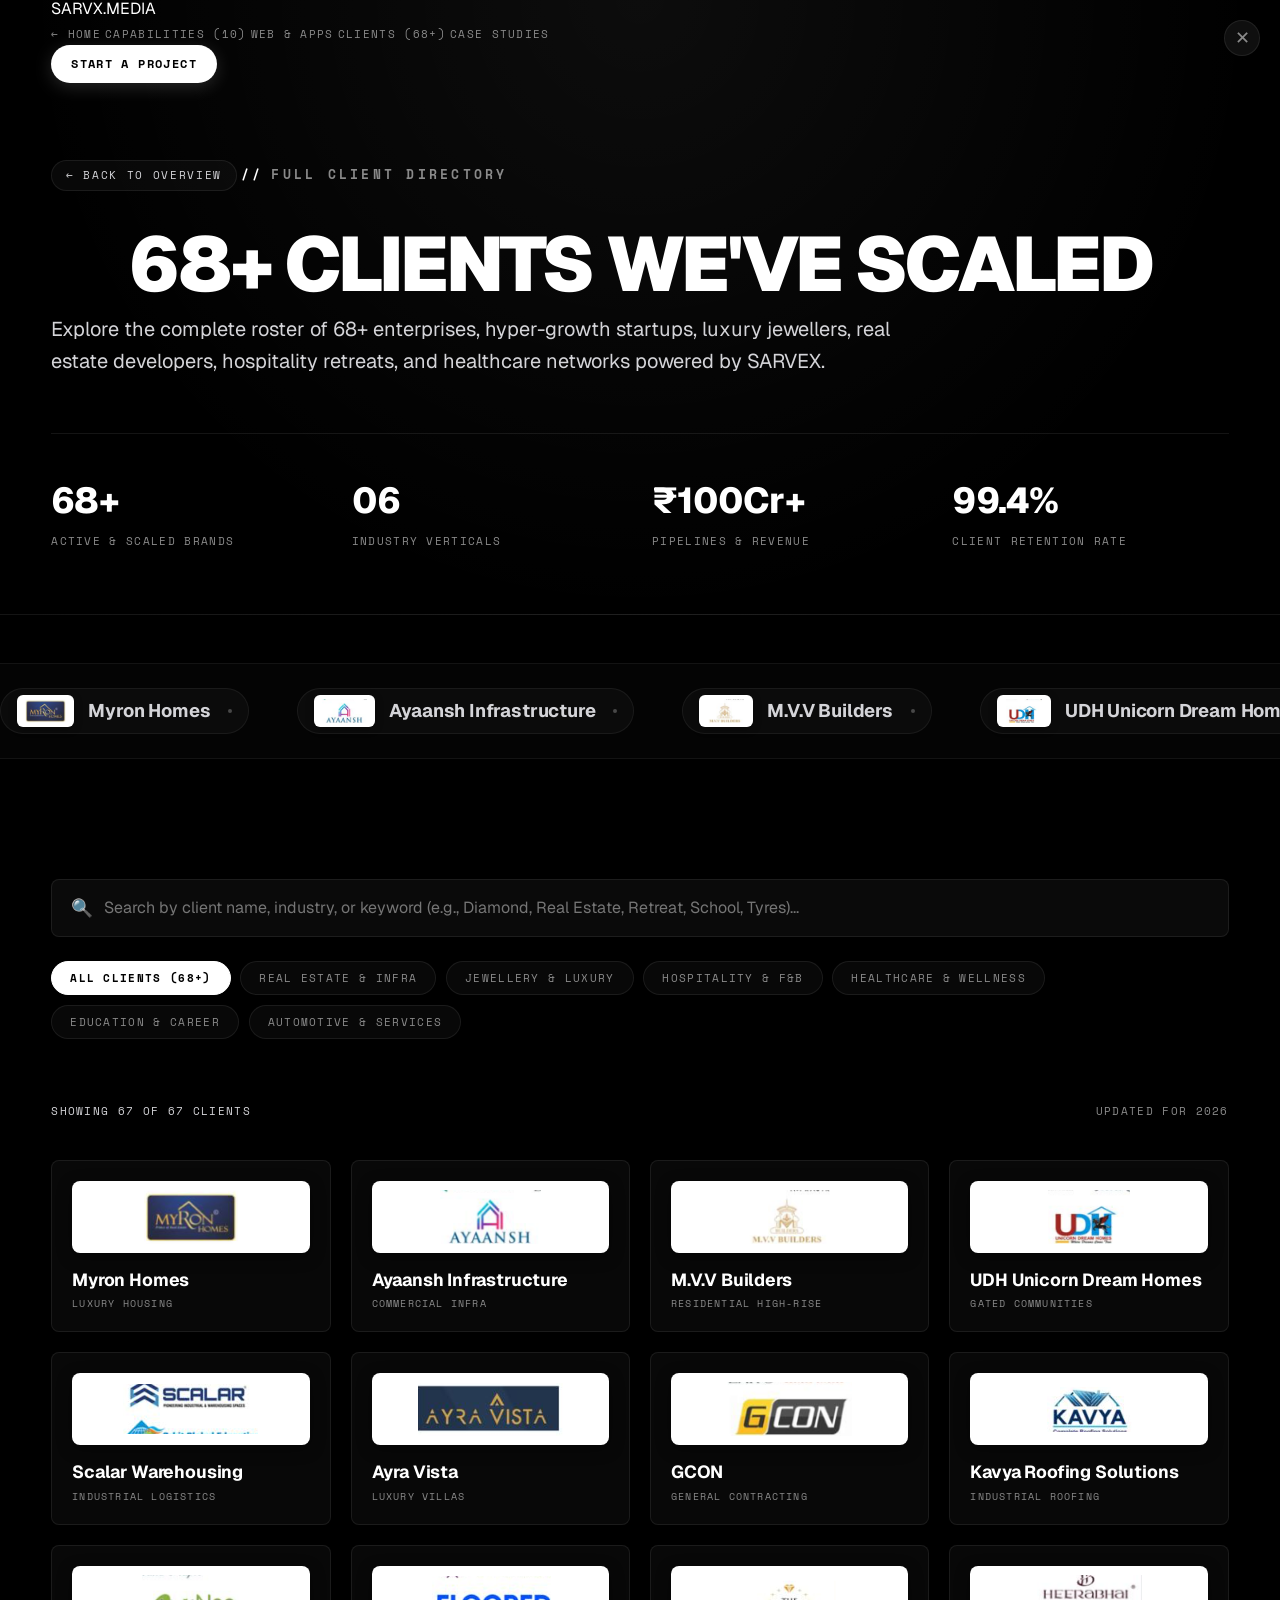
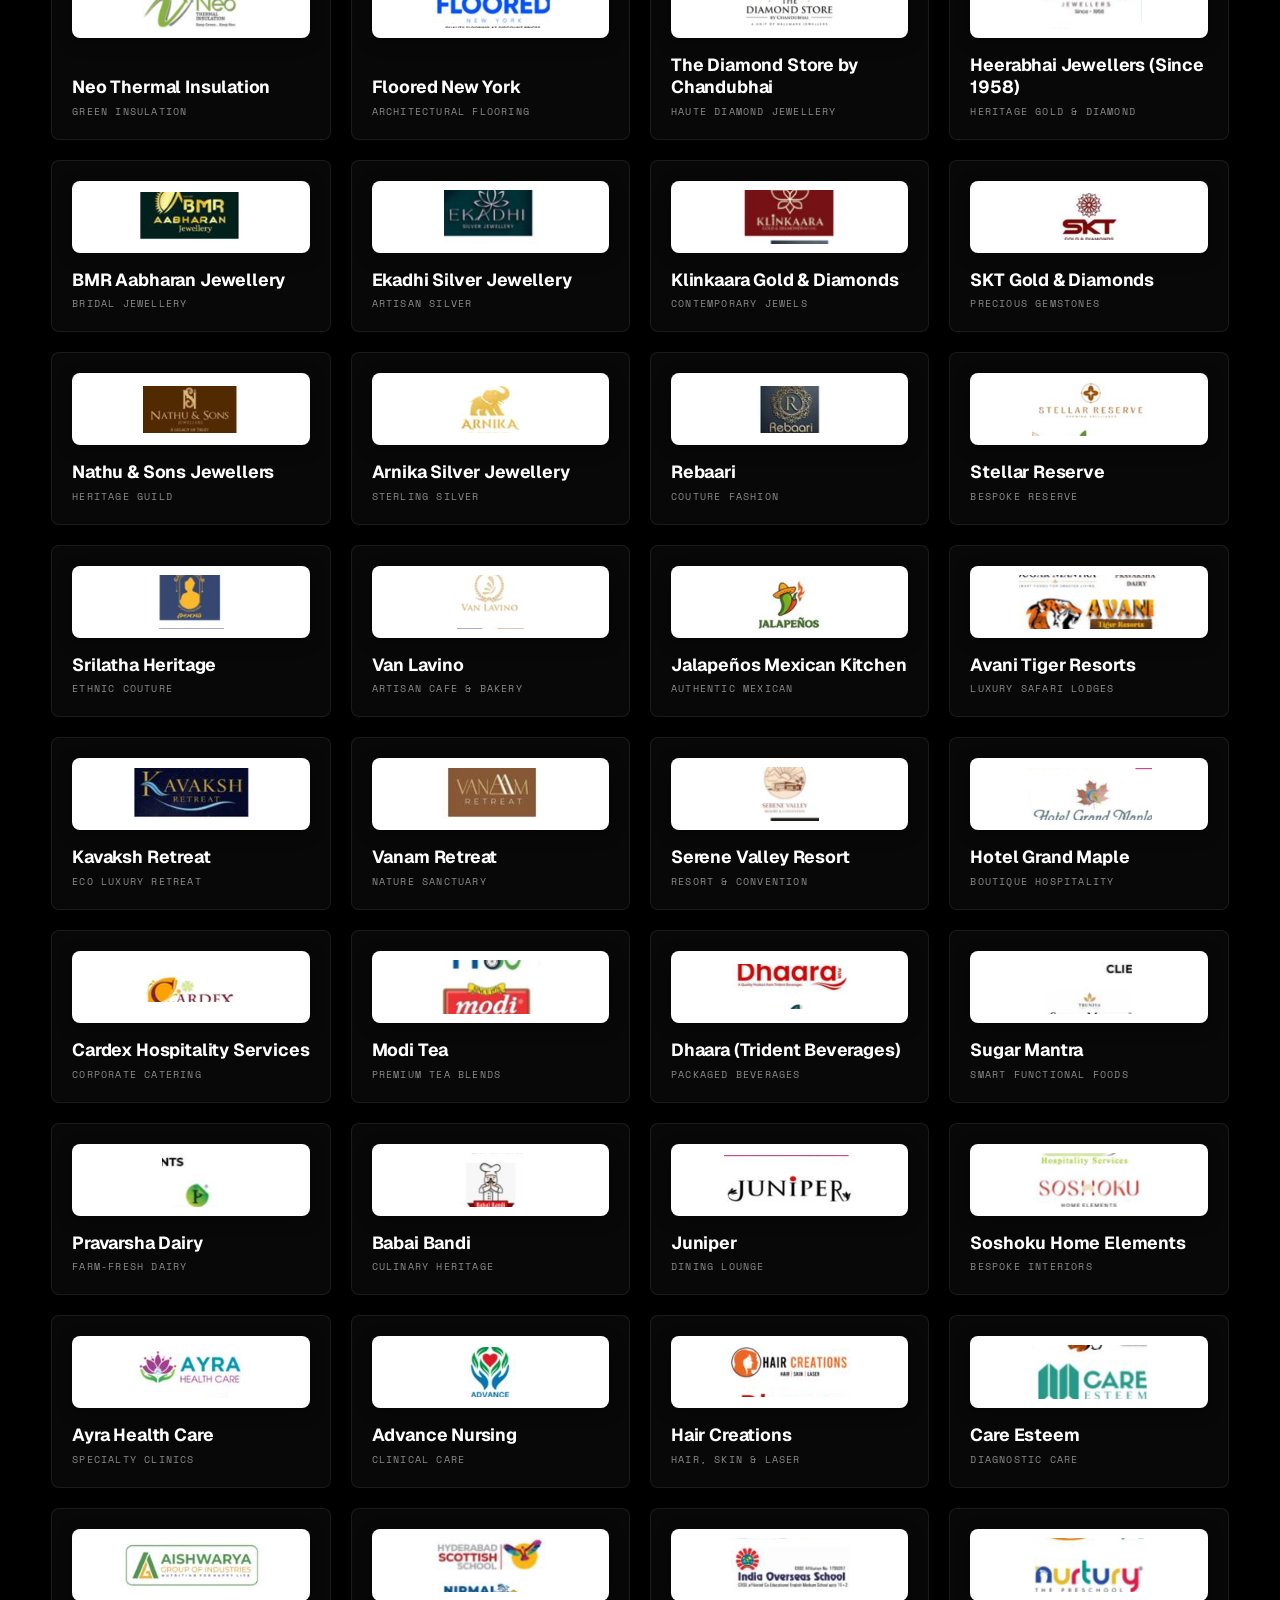
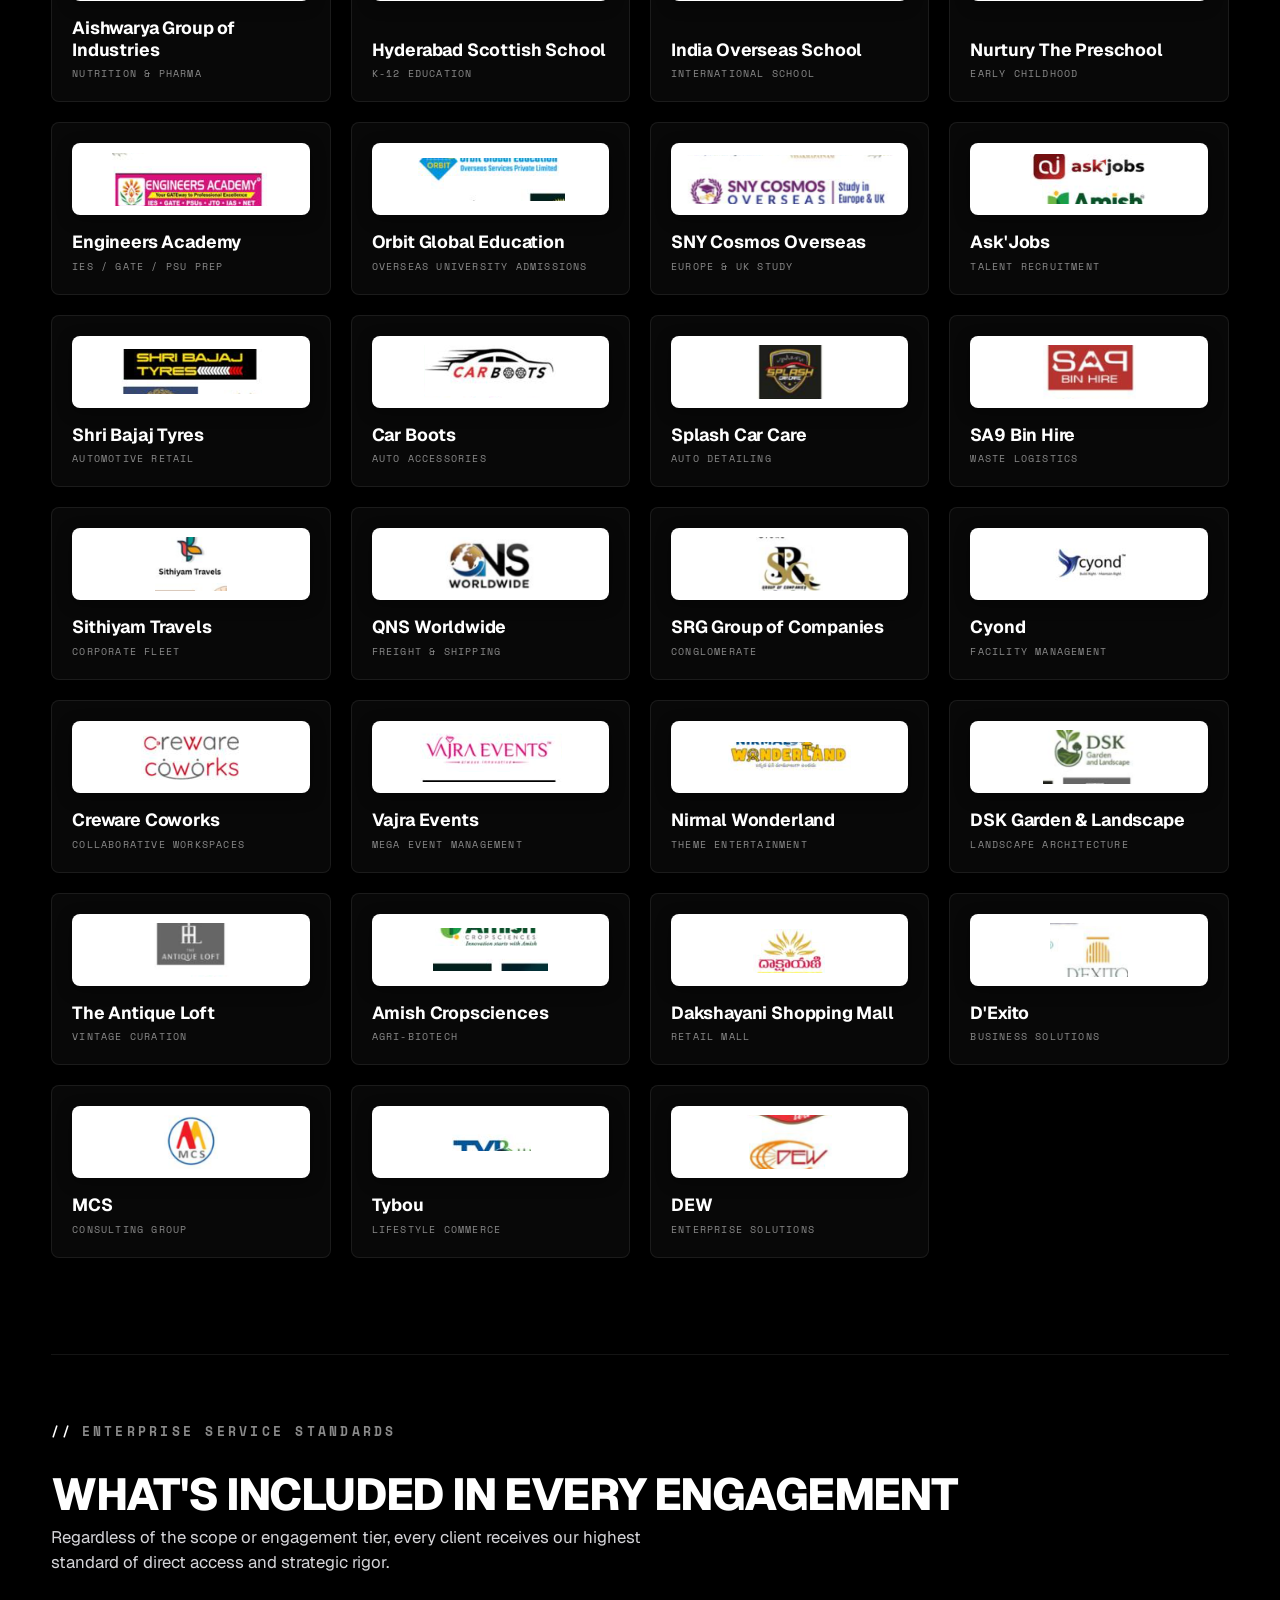
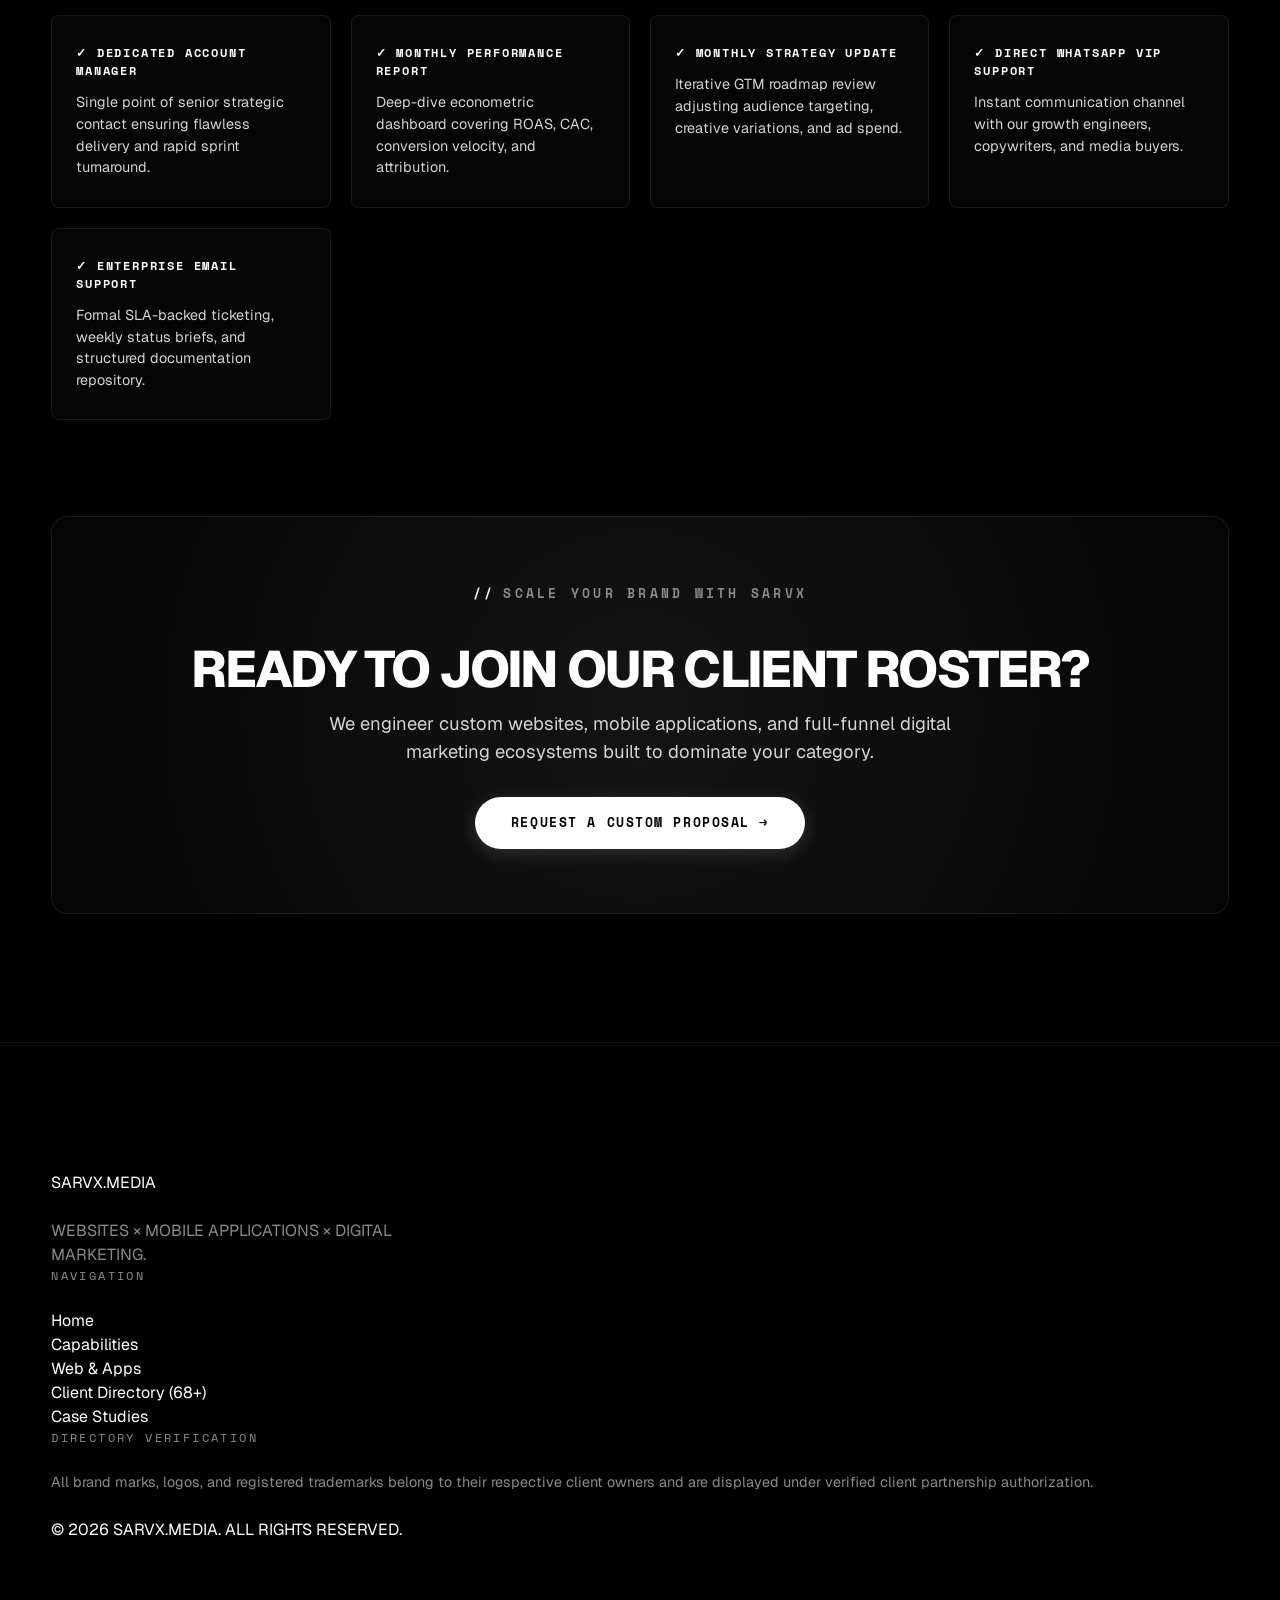
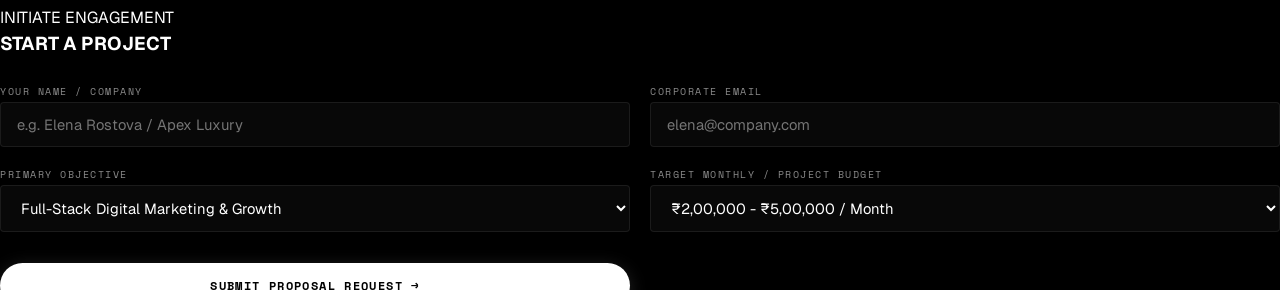
==== commit a258065d: "feat: add Elva Labs kinetic animations, 3D WebGL liquid shaders, and dedicated capabilities pages" ====
--- a/clients.html
+++ b/clients.html
@@ -12,11 +12,10 @@
   <link href="https://fonts.googleapis.com/css2?family=Plus+Jakarta+Sans:wght@300;400;500;600;700;800&family=Syne:wght@500;700;800&family=JetBrains+Mono:wght@400;500;700&display=swap" rel="stylesheet">
 
   <!-- Core & Component Stylesheets -->
+  <link rel="stylesheet" href="css/tokens.css">
   <link rel="stylesheet" href="css/main.css">
-  <link rel="stylesheet" href="css/typography.css">
-  <link rel="stylesheet" href="css/components.css">
   <link rel="stylesheet" href="css/sections.css">
-  <link rel="stylesheet" href="css/animations.css">
+
 
   <style>
     .clients-page-hero {
@@ -159,7 +158,7 @@
 
       <nav class="desktop-nav" aria-label="Primary Navigation">
         <a href="index.html" class="nav-link">← HOME</a>
-        <a href="index.html#services" class="nav-link">CAPABILITIES</a>
+        <a href="service.html" class="nav-link">CAPABILITIES (10)</a>
         <a href="index.html#apps-showcase" class="nav-link">WEB & APPS</a>
         <a href="clients.html" class="nav-link active">CLIENTS (68+)</a>
         <a href="index.html#case-studies" class="nav-link">CASE STUDIES</a>
--- a/css/tokens.css
+++ b/css/tokens.css
@@ -0,0 +1,76 @@
+/* ==========================================================================
+   SARVX.MEDIA — DESIGN TOKENS & SYSTEM VARIABLES
+   Cinematic Editorial Dark Visual Architecture
+   ========================================================================== */
+
+:root {
+  /* --- Primary Color Palette --- */
+  --bg-primary: #000000;
+  --bg-secondary: #080808;
+  --bg-card: #101010;
+  --bg-elevated: #161616;
+  --bg-overlay: rgba(0, 0, 0, 0.85);
+  --bg-glass: rgba(18, 18, 18, 0.65);
+  --border-glass: rgba(255, 255, 255, 0.08);
+  --border-glass-hover: rgba(255, 255, 255, 0.22);
+  --border-subtle: rgba(255, 255, 255, 0.05);
+
+  /* --- Text & Typography --- */
+  --text-primary: #FFFFFF;
+  --text-secondary: #F5F5F5;
+  --text-muted: #8A8A8A;
+  --text-dim: #4E4E4E;
+  --text-dark: #0A0A0A;
+  --text-silver: #D4D4D8;
+
+  /* --- Accent Shimmer --- */
+  --accent-silver: #E4E4E7;
+  --accent-glow: rgba(255, 255, 255, 0.12);
+  --accent-glow-intense: rgba(255, 255, 255, 0.35);
+
+  /* --- Typography Families --- */
+  --font-display: 'Geist', 'Space Grotesk', -apple-system, BlinkMacSystemFont, 'Segoe UI', Roboto, sans-serif;
+  --font-body: 'Geist', 'Inter', -apple-system, BlinkMacSystemFont, 'Segoe UI', Roboto, sans-serif;
+  --font-mono: 'Space Mono', 'JetBrains Mono', monospace;
+
+  /* --- Motion Timing & Transitions --- */
+  --ease-cinematic: cubic-bezier(0.16, 1, 0.3, 1);
+  --ease-expo: cubic-bezier(0.19, 1, 0.22, 1);
+  --ease-power4: cubic-bezier(0.25, 1, 0.5, 1);
+  --transition-fast: 0.2s var(--ease-cinematic);
+  --transition-normal: 0.4s var(--ease-cinematic);
+  --transition-slow: 0.8s var(--ease-cinematic);
+
+  /* --- Layout & Spacing --- */
+  --header-height: 80px;
+  --container-max: 1680px;
+  --container-padding: clamp(1.25rem, 4vw, 4rem);
+  --radius-sm: 4px;
+  --radius-md: 8px;
+  --radius-lg: 16px;
+  --radius-full: 9999px;
+
+  /* --- Cursor Dimensions --- */
+  --cursor-size: 10px;
+  --cursor-size-hover: 64px;
+
+  /* --- Elva Labs Kinetic & Shimmer Tokens --- */
+  --elva-blur-initial: 14px;
+  --elva-blur-clear: 0px;
+  --elva-glow-neon: linear-gradient(135deg, #0989d8 0%, #850dee 100%);
+  --elva-glow-cyan: rgba(9, 137, 216, 0.45);
+  --elva-glow-purple: rgba(133, 13, 238, 0.45);
+  --elva-glass-bg: rgba(35, 35, 35, 0.4);
+  --elva-glass-blur: blur(20px) saturate(180%);
+}
+
+/* Reduced Motion Override */
+@media (prefers-reduced-motion: reduce) {
+  *, *::before, *::after {
+    animation-duration: 0.01ms !important;
+    animation-iteration-count: 1 !important;
+    transition-duration: 0.01ms !important;
+    scroll-behavior: auto !important;
+  }
+}
+
--- a/css/main.css
+++ b/css/main.css
@@ -240,6 +240,23 @@
   font-weight: 500;
   color: var(--text-silver);
   letter-spacing: -0.02em;
+  position: relative;
+  z-index: 2;
+}
+
+.preloader-shadow-number {
+  position: absolute;
+  font-family: var(--font-display);
+  font-size: clamp(4rem, 14vw, 12rem);
+  font-weight: 800;
+  color: #333333;
+  filter: blur(20px);
+  opacity: 0.7;
+  z-index: 1;
+  pointer-events: none;
+  transform: scale(1.1);
+  letter-spacing: -0.04em;
+  user-select: none;
 }
 
 .preloader-bar-track {
@@ -249,6 +266,7 @@
   border-radius: var(--radius-full);
   overflow: hidden;
   position: relative;
+  z-index: 2;
 }
 
 .preloader-bar-fill {
@@ -258,6 +276,133 @@
   transition: width 0.08s linear;
   box-shadow: 0 0 12px rgba(255, 255, 255, 0.8);
 }
+
+/* --- Elva Labs Kinetic Liquid Text Blur Tokens --- */
+.elva-token {
+  display: inline-block;
+  white-space: pre-wrap;
+  filter: blur(var(--elva-blur-initial));
+  opacity: 0;
+  transform: translateY(16px);
+  will-change: transform, filter, opacity;
+  transition: filter 0.75s var(--ease-cinematic), opacity 0.75s ease, transform 0.75s var(--ease-cinematic);
+}
+
+.elva-token.revealed {
+  filter: blur(var(--elva-blur-clear));
+  opacity: 1;
+  transform: translateY(0);
+}
+
+/* --- Elva Labs 8-Dot Morphing Geometric Constellation --- */
+.dots {
+  position: relative;
+  width: 20px;
+  height: 20px;
+  display: inline-block;
+  flex-shrink: 0;
+  transform: rotate(0deg);
+}
+
+.dots div {
+  position: absolute;
+  width: 3.5px;
+  height: 3.5px;
+  background: #FFFFFF;
+  border-radius: 50%;
+  transition: all 0.35s cubic-bezier(0.16, 1, 0.3, 1);
+  pointer-events: none;
+}
+
+.dots div:nth-child(1) { top: 2px; left: 8px; }
+.dots div:nth-child(2) { top: 4px; left: 13px; }
+.dots div:nth-child(3) { top: 8px; left: 16px; }
+.dots div:nth-child(4) { top: 8px; left: 8px; }
+.dots div:nth-child(5) { top: 8px; left: 0px; }
+.dots div:nth-child(6) { top: 12px; left: 3px; }
+.dots div:nth-child(7) { top: 12px; left: 13px; }
+.dots div:nth-child(8) { top: 15px; left: 8px; }
+
+/* Constellation Morph Physics on Hover */
+:hover > .dots div:nth-child(1), .btn-elva:hover .dots div:nth-child(1), .card-hover-trigger:hover .dots div:nth-child(1) { transform: translateY(-5px); background: #0989d8; }
+:hover > .dots div:nth-child(2), .btn-elva:hover .dots div:nth-child(2), .card-hover-trigger:hover .dots div:nth-child(2) { transform: translate(4px, -4px); background: #3fa1e6; }
+:hover > .dots div:nth-child(3), .btn-elva:hover .dots div:nth-child(3), .card-hover-trigger:hover .dots div:nth-child(3) { transform: translate(5px, 0); background: #850dee; }
+:hover > .dots div:nth-child(4), .btn-elva:hover .dots div:nth-child(4), .card-hover-trigger:hover .dots div:nth-child(4) { transform: scale(1.4); }
+:hover > .dots div:nth-child(5), .btn-elva:hover .dots div:nth-child(5), .card-hover-trigger:hover .dots div:nth-child(5) { transform: translate(-5px, 0); background: #0989d8; }
+:hover > .dots div:nth-child(6), .btn-elva:hover .dots div:nth-child(6), .card-hover-trigger:hover .dots div:nth-child(6) { transform: translate(-4px, 4px); background: #850dee; }
+:hover > .dots div:nth-child(7), .btn-elva:hover .dots div:nth-child(7), .card-hover-trigger:hover .dots div:nth-child(7) { transform: translate(4px, 4px); background: #3fa1e6; }
+:hover > .dots div:nth-child(8), .btn-elva:hover .dots div:nth-child(8), .card-hover-trigger:hover .dots div:nth-child(8) { transform: translateY(5px); background: #850dee; }
+
+/* --- Elva Labs Neon SVG Animated Border Draw Button --- */
+.btn-elva {
+  position: relative;
+  display: inline-flex;
+  align-items: center;
+  justify-content: center;
+  gap: 12px;
+  padding: 10px 22px;
+  background: var(--elva-glass-bg);
+  backdrop-filter: var(--elva-glass-blur);
+  -webkit-backdrop-filter: var(--elva-glass-blur);
+  border-radius: 16px;
+  border: 1px solid rgba(255, 255, 255, 0.12);
+  color: #FFFFFF;
+  font-family: var(--font-mono);
+  font-size: 11.5px;
+  font-weight: 600;
+  letter-spacing: 0.12em;
+  text-transform: uppercase;
+  cursor: pointer;
+  overflow: hidden;
+  transition: transform 0.35s var(--ease-cinematic), border-color 0.3s ease, box-shadow 0.35s ease;
+  white-space: nowrap;
+}
+
+.btn-elva svg.btn-elva-border {
+  position: absolute;
+  top: 0;
+  left: 0;
+  width: 100%;
+  height: 100%;
+  pointer-events: none;
+  filter: blur(1.5px);
+}
+
+.btn-elva svg.btn-elva-border rect {
+  stroke-width: 3.5;
+  stroke-dasharray: 0, 600;
+  stroke-dashoffset: -300;
+  opacity: 0;
+  transition: opacity 0.4s ease;
+}
+
+@keyframes elvaBtnDraw {
+  0% { stroke-dasharray: 0, 600; opacity: 1; }
+  60% { stroke-dasharray: 600, 0; opacity: 1; }
+  100% { stroke-dasharray: 600, 0; opacity: 0; }
+}
+
+.btn-elva:hover svg.btn-elva-border rect {
+  animation: elvaBtnDraw 1.1s cubic-bezier(0.16, 1, 0.3, 1) forwards;
+}
+
+.btn-elva:hover {
+  border-color: rgba(255, 255, 255, 0.35);
+  transform: translateY(-2px);
+  box-shadow: 0 8px 24px rgba(9, 137, 216, 0.2), 0 0 16px rgba(133, 13, 238, 0.2);
+}
+
+/* Three.js Background WebGL Container */
+#threeWebglContainer {
+  position: fixed;
+  inset: 0;
+  width: 100vw;
+  height: 100vh;
+  z-index: 1;
+  pointer-events: none;
+  opacity: 0.85;
+}
+
 
 /* --- Global Header & Navigation --- */
 .site-header {
@@ -350,7 +495,7 @@
 .header-actions {
   display: flex;
   align-items: center;
-  gap: 1rem;
+  gap: 0.75rem;
   flex-shrink: 0;
 }
 
@@ -429,21 +574,36 @@
   justify-content: center;
   align-items: center;
   gap: 6px;
-  width: 44px;
-  height: 44px;
-  background: rgba(255, 255, 255, 0.05);
+  width: 40px;
+  height: 40px;
+  background: rgba(255, 255, 255, 0.06);
   border: 1px solid var(--border-glass);
   border-radius: 50%;
+  cursor: pointer;
   z-index: 1002;
+  transition: all 0.25s ease;
+}
+
+.mobile-menu-btn:hover {
+  background: rgba(255, 255, 255, 0.12);
+  border-color: var(--border-glass-hover);
 }
 
 .mobile-menu-line {
-  width: 20px;
+  width: 18px;
   height: 1.5px;
   background-color: #FFFFFF;
   transition: transform 0.3s ease, opacity 0.3s ease;
 }
 
+.mobile-menu-btn.active .mobile-menu-line:nth-child(1) {
+  transform: translateY(3.75px) rotate(45deg);
+}
+
+.mobile-menu-btn.active .mobile-menu-line:nth-child(2) {
+  transform: translateY(-3.75px) rotate(-45deg);
+}
+
 @media (max-width: 1080px) {
   .nav-desktop {
     display: none;
@@ -453,6 +613,29 @@
   }
 }
 
+@media (max-width: 768px) {
+  .site-header {
+    height: 64px;
+    padding: 0 clamp(0.75rem, 3vw, 1.25rem);
+  }
+  .brand-logo-link {
+    font-size: 1.05rem;
+    gap: 0.45rem;
+  }
+  .header-actions .nav-cta-btn {
+    display: none;
+  }
+}
+
+@media (max-width: 480px) {
+  .sound-toggle-btn {
+    padding: 8px 10px;
+  }
+  .sound-toggle-btn .sound-label {
+    display: none;
+  }
+}
+
 /* Mobile Navigation Overlay */
 .mobile-nav-overlay {
   position: fixed;
@@ -462,9 +645,10 @@
   display: flex;
   flex-direction: column;
   justify-content: space-between;
-  padding: 6rem var(--container-padding) 3rem;
+  padding: 5.5rem clamp(1.25rem, 4vw, 2.5rem) 2.5rem;
   clip-path: inset(0 0 100% 0);
-  transition: clip-path 0.7s cubic-bezier(0.85, 0, 0.15, 1);
+  transition: clip-path 0.6s cubic-bezier(0.85, 0, 0.15, 1);
+  overflow-y: auto;
 }
 
 .mobile-nav-overlay.active {
@@ -474,19 +658,20 @@
 .mobile-nav-links {
   display: flex;
   flex-direction: column;
-  gap: 1.5rem;
+  gap: 1.25rem;
 }
 
 .mobile-nav-link {
   font-family: var(--font-display);
-  font-size: clamp(2.2rem, 8vw, 4rem);
+  font-size: clamp(1.6rem, 6.5vw, 3rem);
   font-weight: 800;
   color: var(--text-primary);
   text-transform: uppercase;
   letter-spacing: -0.03em;
-  transition: color 0.3s ease;
+  transition: color 0.3s ease, transform 0.3s ease;
 }
 
 .mobile-nav-link:hover {
   color: var(--text-muted);
-}
+  transform: translateX(6px);
+}
--- a/css/sections.css
+++ b/css/sections.css
@@ -43,27 +43,32 @@
 
 .display-title-huge {
   font-family: var(--font-display);
-  font-size: clamp(3.2rem, 11vw, 13rem);
+  font-size: clamp(3.2rem, 11.5vw, 13.5rem);
   font-weight: 900;
-  line-height: 0.88;
+  line-height: 0.86;
   letter-spacing: -0.04em;
   text-transform: uppercase;
   color: var(--text-primary);
+  text-align: center;
+  word-break: break-word;
+  overflow-wrap: break-word;
 }
 
 .display-title-large {
   font-family: var(--font-display);
-  font-size: clamp(2.4rem, 7vw, 7.5rem);
+  font-size: clamp(1.8rem, 6vw, 7.5rem);
   font-weight: 800;
-  line-height: 0.95;
+  line-height: 0.98;
   letter-spacing: -0.035em;
   text-transform: uppercase;
   color: var(--text-primary);
+  word-break: break-word;
+  overflow-wrap: break-word;
 }
 
 .body-editorial {
   font-family: var(--font-body);
-  font-size: clamp(1.1rem, 1.8vw, 1.6rem);
+  font-size: clamp(1rem, 1.6vw, 1.5rem);
   font-weight: 300;
   line-height: 1.6;
   color: var(--text-silver);
@@ -127,7 +132,7 @@
   letter-spacing: 0.3em;
   text-transform: uppercase;
   color: var(--text-muted);
-  margin-bottom: 2rem;
+  margin-bottom: 1.5rem;
   padding: 6px 18px;
   background: rgba(255, 255, 255, 0.05);
   border: 1px solid var(--border-glass);
@@ -137,7 +142,7 @@
 .hero-phrase-container {
   position: relative;
   width: 100%;
-  min-height: 35vh;
+  min-height: 54vh;
   display: flex;
   align-items: center;
   justify-content: center;
@@ -197,35 +202,73 @@
   100% { transform: translateY(200%); }
 }
 
-/* --- 2. INTRO SECTION ("WE CREATE MOVEMENT") --- */
-.intro-section {
-  min-height: 120vh;
+/* --- 2. INTRO SECTION (PINNED NARRATIVE SEQUENCE — §20) --- */
+.pinned-intro-section {
+  position: relative;
+  width: 100%;
+  height: 100vh;
+  min-height: 100vh;
+  overflow: hidden;
+  background-color: #000000;
   display: flex;
   align-items: center;
   justify-content: center;
-  background-color: #000000;
+  padding: 0 var(--container-padding);
+}
+
+.intro-backdrop-layer {
+  position: absolute;
+  inset: 0;
+  pointer-events: none;
+  display: flex;
+  align-items: center;
+  justify-content: center;
+  z-index: 1;
+}
+
+.intro-glow-circle {
+  width: min(70vw, 700px);
+  height: min(70vw, 700px);
+  border-radius: 50%;
+  background: radial-gradient(circle, rgba(255, 255, 255, 0.04) 0%, rgba(0, 0, 0, 0) 70%);
+  filter: blur(60px);
+}
+
+.intro-content-wrapper {
+  position: relative;
+  z-index: 5;
+  width: 100%;
+  max-width: var(--container-max);
+  display: flex;
+  flex-direction: column;
+  align-items: center;
   text-align: center;
 }
 
-.intro-word-list {
-  display: flex;
-  flex-direction: column;
-  align-items: center;
-  gap: 1.5vw;
-}
-
-.intro-word {
-  opacity: 0.2;
-  transform: translateY(30px);
-  transition: opacity 0.4s ease, transform 0.4s var(--ease-cinematic);
-  will-change: transform, opacity;
-}
-
-.intro-word.highlight {
+.intro-sequence-container {
+  position: relative;
+  width: 100%;
+  min-height: 52vh;
+  display: flex;
+  align-items: center;
+  justify-content: center;
+}
+
+.intro-statement {
+  position: absolute;
+  width: 100%;
+  opacity: 0;
+  transform: translateY(50px) scale(0.92);
+  filter: blur(10px);
+  pointer-events: none;
+  will-change: transform, opacity, filter;
+}
+
+.intro-statement.active {
   opacity: 1;
-  transform: translateY(0);
-  color: #FFFFFF;
-  text-shadow: 0 0 35px rgba(255, 255, 255, 0.4);
+  transform: translateY(0) scale(1);
+  filter: blur(0px);
+  pointer-events: auto;
 }
 
 /* --- 3. EDITORIAL ABOUT SECTION (MULTI-SPEED PARALLAX) --- */
@@ -336,7 +379,7 @@
   transform: translateY(40px);
 }
 
-/* --- 5. THE APPROACH & 1/6 SIGNATURE INTERACTIVE PINNED SYSTEM --- */
+/* --- 5. THE APPROACH & 1/6 SIGNATURE INTERACTIVE PINNED SYSTEM (ELVA LABS STYLE) --- */
 .signature-system-section {
   position: relative;
   width: 100%;
@@ -364,6 +407,53 @@
   display: flex;
   flex-direction: column;
   gap: 2rem;
+  position: relative;
+}
+
+/* Elva Circular SVG Progress Ring */
+.elva-progress-ring-wrap {
+  position: relative;
+  display: inline-flex;
+  align-items: center;
+  gap: 16px;
+  margin-bottom: 0.5rem;
+}
+
+.elva-progress-svg {
+  width: 52px;
+  height: 52px;
+  transform: rotate(-90deg);
+}
+
+.elva-progress-circle-bg {
+  cx: 26;
+  cy: 26;
+  r: 23;
+  fill: none;
+  stroke: rgba(255, 255, 255, 0.15);
+  stroke-width: 1.5;
+}
+
+.elva-progress-circle-bar {
+  cx: 26;
+  cy: 26;
+  r: 23;
+  fill: none;
+  stroke: #FFFFFF;
+  stroke-width: 2;
+  stroke-linecap: round;
+  stroke-dasharray: 144.51;
+  stroke-dashoffset: 144.51;
+  transition: stroke-dashoffset 0.15s ease-out;
+  filter: drop-shadow(0 0 6px rgba(255, 255, 255, 0.6));
+}
+
+.elva-step-badge {
+  font-family: var(--font-mono);
+  font-size: 13px;
+  font-weight: 700;
+  letter-spacing: 0.15em;
+  color: #FFFFFF;
 }
 
 .system-counter-wrap {
@@ -400,13 +490,15 @@
   width: 100%;
   opacity: 0;
   transform: translateY(30px);
+  filter: blur(10px);
   pointer-events: none;
-  transition: opacity 0.4s ease, transform 0.4s var(--ease-cinematic);
+  transition: opacity 0.5s ease, transform 0.5s var(--ease-cinematic), filter 0.5s ease;
 }
 
 .system-stage-item.active {
   opacity: 1;
   transform: translateY(0);
+  filter: blur(0px);
   pointer-events: auto;
 }
 
@@ -448,14 +540,22 @@
   box-shadow: 0 0 10px rgba(255, 255, 255, 0.7);
 }
 
+/* Floating 3D Device Container */
 .system-right-visual {
   position: relative;
   width: 100%;
   aspect-ratio: 4/3;
-  border-radius: var(--radius-lg);
+  border-radius: 28px;
   overflow: hidden;
-  border: 1px solid var(--border-glass);
+  border: 1px solid rgba(255, 255, 255, 0.15);
   background: #0D0D0D;
+  box-shadow: 0 30px 80px rgba(0, 0, 0, 0.8), 0 0 40px rgba(9, 137, 216, 0.15);
+  transform: perspective(1000px) rotateY(-4deg) rotateX(2deg);
+  transition: transform 0.6s var(--ease-cinematic);
+}
+
+.system-right-visual:hover {
+  transform: perspective(1000px) rotateY(0deg) rotateX(0deg) scale(1.02);
 }
 
 .system-visual-frame {
@@ -489,6 +589,7 @@
     aspect-ratio: 16/9;
   }
 }
+
 
 /* --- 6. SERVICES SECTION (GIANT TYPOGRAPHY DRIVEN) --- */
 .services-section {
@@ -949,8 +1050,11 @@
   }
 }
 
-/* --- 12. EMOTIONAL OUTRO & FINAL CTA --- */
-.emotional-section {
+/* --- 12. EMOTIONAL OUTRO & FINAL CTA (§25 & §26) --- */
+.pinned-outro-section {
+  position: relative;
+  width: 100%;
+  height: 100vh;
   min-height: 100vh;
   display: flex;
   flex-direction: column;
@@ -958,12 +1062,50 @@
   justify-content: center;
   text-align: center;
   background-color: #000000;
-  padding: 8rem var(--container-padding);
+  padding: 0 var(--container-padding);
+  overflow: hidden;
+}
+
+.outro-content-wrapper {
+  position: relative;
+  z-index: 5;
+  width: 100%;
+  display: flex;
+  flex-direction: column;
+  align-items: center;
+}
+
+.outro-phrase-stack {
+  position: relative;
+  width: 100%;
+  min-height: 48vh;
+  display: flex;
+  align-items: center;
+  justify-content: center;
+}
+
+.outro-phrase-item {
+  position: absolute;
+  width: 100%;
+  opacity: 0;
+  transform: translateY(40px) scale(0.94);
+  filter: blur(8px);
+  pointer-events: none;
+  will-change: transform, opacity, filter;
+}
+
+.outro-phrase-item.active {
+  opacity: 1;
+  transform: translateY(0) scale(1);
+  filter: blur(0px);
+  pointer-events: auto;
 }
 
 .final-cta-section {
   position: relative;
-  min-height: 120vh;
+  width: 100%;
+  min-height: 100vh;
+  min-height: 100dvh;
   display: flex;
   flex-direction: column;
   align-items: center;
@@ -971,15 +1113,30 @@
   background-color: #000000;
   overflow: hidden;
   text-align: center;
-  padding: 8rem var(--container-padding);
+  padding: 2.5rem var(--container-padding) 3.5rem;
+  box-sizing: border-box;
+  z-index: 10;
+}
+
+.cta-ready-badge {
+  font-family: var(--font-mono);
+  font-size: clamp(10px, 1.1vw, 12px);
+  letter-spacing: 0.3em;
+  text-transform: uppercase;
+  color: var(--text-muted);
+  margin-bottom: 1rem;
+  padding: 5px 16px;
+  background: rgba(255, 255, 255, 0.05);
+  border: 1px solid var(--border-glass);
+  border-radius: var(--radius-full);
 }
 
 .cta-huge-word {
   font-family: var(--font-display);
-  font-size: clamp(4rem, 18vw, 24rem);
+  font-size: clamp(2rem, 6.5vw, 6.8rem);
   font-weight: 900;
-  line-height: 0.8;
-  letter-spacing: -0.05em;
+  line-height: 0.9;
+  letter-spacing: -0.04em;
   text-transform: uppercase;
   color: #FFFFFF;
   white-space: nowrap;
@@ -987,35 +1144,57 @@
 }
 
 .cta-actions-wrap {
-  margin-top: 4rem;
-  display: flex;
-  flex-direction: column;
-  align-items: center;
-  gap: 2rem;
-  z-index: 10;
+  margin-top: 1.5rem;
+  display: flex;
+  flex-direction: column;
+  align-items: center;
+  gap: 0.75rem;
+  z-index: 30;
+  position: relative;
+  width: 100%;
 }
 
 .magnetic-btn-huge {
   display: inline-flex;
   align-items: center;
-  gap: 1.25rem;
-  padding: 1.5rem 3.5rem;
+  justify-content: center;
+  gap: 14px;
+  padding: clamp(0.9rem, 1.6vw, 1.15rem) clamp(2rem, 3.5vw, 2.85rem);
   background: #FFFFFF;
   color: #000000;
   font-family: var(--font-display);
-  font-size: clamp(1.2rem, 2vw, 1.8rem);
+  font-size: clamp(0.95rem, 1.5vw, 1.3rem);
   font-weight: 800;
   letter-spacing: -0.01em;
   text-transform: uppercase;
   border-radius: var(--radius-full);
-  box-shadow: 0 10px 40px rgba(255, 255, 255, 0.25);
+  box-shadow: 0 10px 40px rgba(255, 255, 255, 0.35);
   transition: transform 0.3s var(--ease-cinematic), background-color 0.3s ease, box-shadow 0.3s ease;
-}
+  position: relative;
+  z-index: 35;
+  cursor: pointer;
+  white-space: nowrap;
+}
+
+.magnetic-btn-huge .dots div {
+  background: #000000 !important;
+}
+
+.magnetic-btn-huge:hover .dots div:nth-child(1) { transform: translateY(-5px); background: #0989d8 !important; }
+.magnetic-btn-huge:hover .dots div:nth-child(2) { transform: translate(4px, -4px); background: #3fa1e6 !important; }
+.magnetic-btn-huge:hover .dots div:nth-child(3) { transform: translate(5px, 0); background: #850dee !important; }
+.magnetic-btn-huge:hover .dots div:nth-child(4) { transform: scale(1.4); background: #000000 !important; }
+.magnetic-btn-huge:hover .dots div:nth-child(5) { transform: translate(-5px, 0); background: #0989d8 !important; }
+.magnetic-btn-huge:hover .dots div:nth-child(6) { transform: translate(-4px, 4px); background: #850dee !important; }
+.magnetic-btn-huge:hover .dots div:nth-child(7) { transform: translate(4px, 4px); background: #3fa1e6 !important; }
+.magnetic-btn-huge:hover .dots div:nth-child(8) { transform: translateY(5px); background: #850dee !important; }
 
 .magnetic-btn-huge:hover {
-  background: #F2F2F2;
-  box-shadow: 0 16px 60px rgba(255, 255, 255, 0.45);
-}
+  background: #F4F4F5;
+  transform: scale(1.04);
+  box-shadow: 0 16px 50px rgba(255, 255, 255, 0.6);
+}
+
 
 /* --- 13. FOOTER --- */
 .site-footer {
@@ -1116,17 +1295,18 @@
 .contact-modal-overlay {
   position: fixed;
   inset: 0;
-  background: rgba(0, 0, 0, 0.85);
+  background: rgba(0, 0, 0, 0.88);
   backdrop-filter: blur(25px);
   -webkit-backdrop-filter: blur(25px);
   z-index: 10005;
   display: flex;
   align-items: center;
   justify-content: center;
-  padding: 2rem;
+  padding: clamp(1rem, 2.5vw, 2rem);
   opacity: 0;
   pointer-events: none;
-  transition: opacity 0.4s var(--ease-cinematic);
+  overflow-y: auto;
+  transition: opacity 0.35s var(--ease-cinematic);
 }
 
 .contact-modal-overlay.active {
@@ -1136,59 +1316,93 @@
 
 .contact-modal-card {
   width: 100%;
-  max-width: 700px;
-  background: #0D0D0D;
-  border: 1px solid var(--border-glass);
+  max-width: 740px;
+  max-height: min(90vh, 720px);
+  overflow-y: auto;
+  background: #0B0B0B;
+  border: 1px solid var(--border-glass-hover);
   border-radius: var(--radius-lg);
-  padding: clamp(2rem, 5vw, 3.5rem);
-  position: relative;
-  transform: translateY(30px) scale(0.96);
-  transition: transform 0.4s var(--ease-cinematic);
-  box-shadow: 0 30px 80px rgba(0, 0, 0, 0.9);
+  padding: clamp(1.5rem, 3.5vw, 2.25rem);
+  position: relative;
+  transform: translateY(20px) scale(0.97);
+  transition: transform 0.35s var(--ease-cinematic);
+  box-shadow: 0 30px 90px rgba(0, 0, 0, 0.95), 0 0 40px rgba(255, 255, 255, 0.03);
+  scrollbar-width: thin;
+  scrollbar-color: rgba(255, 255, 255, 0.2) transparent;
+}
+
+.contact-modal-card::-webkit-scrollbar {
+  width: 6px;
+}
+
+.contact-modal-card::-webkit-scrollbar-thumb {
+  background: rgba(255, 255, 255, 0.2);
+  border-radius: 4px;
 }
 
 .contact-modal-overlay.active .contact-modal-card {
   transform: translateY(0) scale(1);
 }
 
+.modal-heading {
+  font-size: clamp(1.35rem, 2.4vw, 1.85rem) !important;
+  line-height: 1.15;
+  margin-top: 0.25rem;
+  letter-spacing: -0.02em;
+  padding-right: 2.5rem;
+}
+
+.modal-subheading {
+  font-size: 0.9rem;
+  color: var(--text-muted);
+  margin-top: 0.35rem;
+  line-height: 1.4;
+}
+
 .modal-close-btn {
   position: absolute;
-  top: 1.5rem;
-  right: 1.5rem;
-  width: 40px;
-  height: 40px;
+  top: 1.25rem;
+  right: 1.25rem;
+  width: 36px;
+  height: 36px;
   border-radius: 50%;
-  background: rgba(255, 255, 255, 0.05);
+  background: rgba(255, 255, 255, 0.06);
   border: 1px solid var(--border-glass);
   display: flex;
   align-items: center;
   justify-content: center;
   color: var(--text-muted);
-  font-size: 1.25rem;
+  font-size: 1.1rem;
+  cursor: pointer;
+  z-index: 10;
   transition: all 0.2s ease;
 }
 
 .modal-close-btn:hover {
-  background: rgba(255, 255, 255, 0.15);
+  background: rgba(255, 255, 255, 0.2);
   color: #FFFFFF;
 }
 
 .contact-form {
-  display: flex;
-  flex-direction: column;
-  gap: 1.5rem;
-  margin-top: 2rem;
+  display: grid;
+  grid-template-columns: 1fr 1fr;
+  gap: 0.9rem 1.25rem;
+  margin-top: 1.25rem;
 }
 
 .form-input-group {
   display: flex;
   flex-direction: column;
-  gap: 0.5rem;
+  gap: 0.35rem;
+}
+
+.form-input-group.full-width {
+  grid-column: span 2;
 }
 
 .form-label {
   font-family: var(--font-mono);
-  font-size: 11px;
+  font-size: 10px;
   letter-spacing: 0.15em;
   text-transform: uppercase;
   color: var(--text-muted);
@@ -1196,38 +1410,63 @@
 
 .form-input, .form-textarea {
   width: 100%;
-  padding: 1rem 1.25rem;
+  padding: 0.75rem 1rem;
   background: rgba(255, 255, 255, 0.03);
   border: 1px solid var(--border-glass);
   border-radius: var(--radius-sm);
   color: #FFFFFF;
   font-family: var(--font-body);
-  font-size: 1rem;
+  font-size: 0.92rem;
   outline: none;
-  transition: border-color 0.2s ease;
+  transition: border-color 0.2s ease, background-color 0.2s ease;
+}
+
+.form-textarea {
+  resize: vertical;
+  min-height: 56px;
 }
 
 .form-input:focus, .form-textarea:focus {
   border-color: #FFFFFF;
+  background: rgba(255, 255, 255, 0.06);
 }
 
 .form-submit-btn {
-  padding: 1.2rem 2.5rem;
+  grid-column: span 2;
+  padding: 0.95rem 2rem;
   background: #FFFFFF;
   color: #000000;
   font-family: var(--font-mono);
-  font-size: 13px;
+  font-size: 12px;
   font-weight: 700;
   letter-spacing: 0.15em;
   text-transform: uppercase;
   border-radius: var(--radius-sm);
   cursor: pointer;
-  transition: background-color 0.2s ease;
-  margin-top: 1rem;
+  transition: background-color 0.2s ease, transform 0.2s ease;
+  margin-top: 0.25rem;
+  display: flex;
+  align-items: center;
+  justify-content: center;
 }
 
 .form-submit-btn:hover {
   background: #E5E5E5;
+  transform: translateY(-1px);
+}
+
+@media (max-width: 640px) {
+  .contact-form {
+    grid-template-columns: 1fr;
+    gap: 0.85rem;
+  }
+  .form-input-group.full-width, .form-submit-btn {
+    grid-column: span 1;
+  }
+  .contact-modal-card {
+    padding: 1.25rem;
+    max-height: 92vh;
+  }
 }
 
 /* --- 18. EXPANDED DIGITAL MARKETING SERVICES ACCORDION & DRAWERS --- */
@@ -1873,6 +2112,14 @@
   box-shadow: 0 25px 60px rgba(0, 0, 0, 0.8), 0 0 40px rgba(255, 255, 255, 0.05);
 }
 
+.app-mockup-canvas {
+  width: 100%;
+  height: 100%;
+  display: block;
+  background: #050505;
+  cursor: crosshair;
+}
+
 .app-mockup-img {
   width: 100%;
   height: 100%;
@@ -2190,6 +2437,15 @@
   text-transform: uppercase;
 }
 
+.show-all-clients-btn {
+  padding: 15px 36px;
+  font-size: 12.5px;
+  text-decoration: none;
+  display: inline-flex;
+  align-items: center;
+  gap: 10px;
+}
+
 /* Package Inclusions Grid */
 .package-inclusions-wrap {
   margin-top: 5rem;
@@ -2236,5 +2492,483 @@
   line-height: 1.5;
 }
 
-
-
+/* ==========================================================================
+   MOBILE RESPONSIVENESS & TOUCH OPTIMIZATIONS (< 768px & < 480px)
+   ========================================================================== */
+
+@media (max-width: 768px) {
+  /* Section Spacing & Containers */
+  .section {
+    padding: 4.5rem clamp(1rem, 3.5vw, 1.5rem);
+    min-height: auto;
+  }
+
+  .section.pinned-section {
+    padding: 0 clamp(1rem, 3.5vw, 1.5rem);
+  }
+
+  .section-label {
+    font-size: 10px;
+    letter-spacing: 0.18em;
+    margin-bottom: 1.25rem;
+  }
+
+  /* 1. Hero Section */
+  .hero-content-wrapper {
+    padding: 0 1rem;
+  }
+
+  .hero-badge {
+    font-size: 9.5px;
+    letter-spacing: 0.12em;
+    padding: 5px 12px;
+    margin-bottom: 1.25rem;
+    max-width: 92vw;
+    line-height: 1.4;
+  }
+
+  .hero-phrase-container {
+    min-height: 52vh;
+  }
+
+  .hero-phrase .display-title-huge {
+    font-size: clamp(2.8rem, 12.5vw, 5.2rem);
+    line-height: 0.85;
+    letter-spacing: -0.04em;
+  }
+
+  .hero-scroll-indicator {
+    bottom: 1.5rem;
+    font-size: 10px;
+  }
+
+  .scroll-line-track {
+    height: 36px;
+  }
+
+  /* 2. Intro Section */
+  .intro-section {
+    min-height: 80vh;
+    padding: 4rem 1rem;
+  }
+
+  .intro-word-list {
+    gap: 0.75rem;
+  }
+
+  /* 3. About Section */
+  .about-section {
+    padding: 4.5rem clamp(1rem, 3.5vw, 1.5rem);
+    min-height: auto;
+  }
+
+  .about-grid {
+    grid-template-columns: 1fr;
+    gap: 2rem;
+  }
+
+  .parallax-token {
+    font-size: clamp(2.4rem, 11vw, 4.5rem);
+  }
+
+  .about-lead {
+    font-size: clamp(1.25rem, 4.5vw, 1.85rem);
+  }
+
+  /* 4. The Problem Section */
+  .problem-section {
+    min-height: 80vh;
+    padding: 4rem 1rem;
+  }
+
+  .problem-noise-container {
+    height: 35vh;
+  }
+
+  .attention-duplicate {
+    font-size: clamp(2rem, 9vw, 5.5rem);
+  }
+
+  /* 5. 1/6 Signature System */
+  .signature-system-section {
+    height: auto;
+    min-height: auto;
+    padding: 4.5rem clamp(1rem, 3.5vw, 1.5rem);
+  }
+
+  .system-container {
+    grid-template-columns: 1fr;
+    gap: 2rem;
+    padding: 0;
+  }
+
+  .system-counter-current {
+    font-size: clamp(2.4rem, 8vw, 4.5rem);
+  }
+
+  .system-titles-stack {
+    min-height: 130px;
+  }
+
+  .system-stage-title {
+    font-size: clamp(1.5rem, 5.5vw, 2.5rem);
+  }
+
+  .system-right-visual {
+    aspect-ratio: 16 / 10;
+  }
+
+  /* 6. Capabilities & Accordions */
+  .services-section {
+    padding: 4.5rem clamp(1rem, 3.5vw, 1.5rem);
+  }
+
+  .services-header {
+    margin-bottom: 2.5rem;
+  }
+
+  .service-row-item {
+    padding: 1.5rem 0;
+  }
+
+  .service-num-title {
+    gap: 1rem;
+  }
+
+  .service-num {
+    font-size: 1rem;
+  }
+
+  .service-title {
+    font-size: clamp(1.25rem, 5vw, 2.2rem);
+  }
+
+  .service-arrow-icon {
+    font-size: 1.25rem;
+  }
+
+  .service-drawer-body {
+    grid-template-columns: 1fr;
+    padding-left: 0;
+    gap: 1.25rem;
+    margin-top: 1rem;
+  }
+
+  /* 7. Websites & Applications Showcase */
+  .apps-showcase-section {
+    scroll-margin-top: 70px;
+  }
+
+  .apps-showcase-tabs {
+    display: flex;
+    gap: 0.5rem;
+    margin: 1.25rem 0 1.5rem;
+    overflow-x: auto;
+    flex-wrap: nowrap;
+    padding: 2px 2px 0.6rem;
+    -webkit-overflow-scrolling: touch;
+    scrollbar-width: none;
+  }
+
+  .apps-showcase-tabs::-webkit-scrollbar {
+    display: none;
+  }
+
+  .app-tab-btn {
+    padding: 8px 16px;
+    font-size: 11px;
+    white-space: nowrap;
+    flex-shrink: 0;
+  }
+
+  .app-showcase-display {
+    grid-template-columns: 1fr;
+    gap: 1.25rem;
+    padding: 1.25rem 1rem;
+    border-radius: var(--radius-md);
+  }
+
+  .app-mockup-frame {
+    aspect-ratio: 16 / 10;
+    width: 100%;
+    border-radius: 8px;
+  }
+
+  .app-info-column {
+    gap: 1rem;
+  }
+
+  .app-category-badge {
+    font-size: 10px;
+    letter-spacing: 0.15em;
+    padding: 3px 10px;
+  }
+
+  .app-headline {
+    font-size: clamp(1.35rem, 5vw, 1.85rem);
+    line-height: 1.2;
+    margin-top: 0.6rem !important;
+  }
+
+  .app-description {
+    font-size: 0.92rem;
+    line-height: 1.55;
+    color: var(--text-silver);
+    margin-top: 0.5rem !important;
+  }
+
+  .app-specs-grid {
+    grid-template-columns: 1fr 1fr;
+    gap: 0.75rem;
+    padding-top: 1rem;
+    margin-top: 0.25rem;
+  }
+
+  .app-spec-label {
+    font-size: 10px;
+  }
+
+  .app-spec-value {
+    font-size: 0.95rem;
+  }
+
+  .app-info-column .open-contact-modal {
+    width: 100% !important;
+    justify-content: center;
+    text-align: center;
+    padding: 13px 20px;
+    font-size: 11.5px;
+    margin-top: 0.5rem;
+    display: flex;
+  }
+
+  /* 8. 5-Stage Funnel Section */
+  .funnel-nav-tabs {
+    display: flex;
+    gap: 0.5rem;
+    overflow-x: auto;
+    flex-wrap: nowrap;
+    padding-bottom: 0.6rem;
+    -webkit-overflow-scrolling: touch;
+    scrollbar-width: none;
+    margin: 1.5rem 0;
+  }
+
+  .funnel-nav-tabs::-webkit-scrollbar {
+    display: none;
+  }
+
+  .funnel-tab-btn {
+    padding: 8px 14px;
+    font-size: 11px;
+    white-space: nowrap;
+    flex-shrink: 0;
+  }
+
+  .funnel-content-card {
+    padding: 1.25rem;
+  }
+
+  /* 9. Clients Section & Roster */
+  .clients-section {
+    scroll-margin-top: 70px;
+  }
+
+  .client-marquee-container {
+    padding: 1rem 0;
+    margin-bottom: 2rem;
+  }
+
+  .client-filter-tabs {
+    display: flex;
+    gap: 0.4rem;
+    overflow-x: auto;
+    flex-wrap: nowrap;
+    padding: 2px 2px 0.5rem;
+    scrollbar-width: none;
+    margin-bottom: 1.75rem;
+    -webkit-overflow-scrolling: touch;
+  }
+
+  .client-filter-tabs::-webkit-scrollbar {
+    display: none;
+  }
+
+  .client-filter-btn {
+    padding: 6px 14px;
+    font-size: 10.5px;
+    white-space: nowrap;
+    flex-shrink: 0;
+  }
+
+  .clients-matrix-grid {
+    grid-template-columns: repeat(2, 1fr);
+    gap: 0.75rem;
+  }
+
+  .client-brand-card {
+    padding: 0.85rem;
+    min-height: auto;
+    height: 100%;
+    display: flex;
+    flex-direction: column;
+    justify-content: space-between;
+    gap: 0.75rem;
+  }
+
+  .client-logo-badge {
+    height: 52px;
+    padding: 6px 10px;
+    border-radius: 6px;
+  }
+
+  .client-logo-img {
+    max-height: 34px;
+  }
+
+  .client-brand-name {
+    font-size: 0.92rem;
+    line-height: 1.25;
+  }
+
+  .client-brand-tag {
+    font-size: 9.5px;
+  }
+
+  .show-all-clients-wrap {
+    margin-top: 2rem !important;
+  }
+
+  .show-all-clients-btn {
+    width: 100%;
+    padding: 14px 16px;
+    font-size: 11.5px;
+    white-space: normal;
+    text-align: center;
+    justify-content: center;
+    box-sizing: border-box;
+    display: flex;
+  }
+
+  .package-inclusions-wrap {
+    margin-top: 3.5rem;
+    padding-top: 2.5rem;
+  }
+
+  .package-standards-heading {
+    font-size: clamp(1.35rem, 5vw, 1.85rem) !important;
+    line-height: 1.2;
+  }
+
+  .package-standards-subtext {
+    font-size: 0.9rem !important;
+    line-height: 1.5;
+  }
+
+  .package-inclusions-grid {
+    grid-template-columns: 1fr;
+    gap: 0.85rem;
+    margin-top: 1.5rem;
+  }
+
+  .package-inclusion-card {
+    padding: 1.25rem 1rem;
+    gap: 0.5rem;
+  }
+
+  .package-inclusion-title {
+    font-size: 11.5px;
+  }
+
+  .package-inclusion-desc {
+    font-size: 0.88rem;
+    line-height: 1.45;
+  }
+
+  /* 10. Tech Stack */
+  .tech-ecosystem-grid {
+    grid-template-columns: repeat(2, 1fr);
+    gap: 0.65rem;
+    margin-top: 2rem;
+  }
+
+  .tech-tool-badge {
+    padding: 0.85rem 0.65rem;
+  }
+
+  .tech-tool-name {
+    font-size: 0.95rem;
+  }
+
+  /* 11. Case Studies */
+  .case-studies-section {
+    padding: 4.5rem clamp(1rem, 3.5vw, 1.5rem);
+  }
+
+  .case-study-inner {
+    padding: 1.5rem;
+    min-height: 340px;
+  }
+
+  .case-study-title {
+    font-size: clamp(1.6rem, 5.5vw, 2.6rem);
+  }
+
+  /* 12. Results Section */
+  .results-section {
+    padding: 4.5rem clamp(1rem, 3.5vw, 1.5rem);
+  }
+
+  .results-metric-giant {
+    padding: 1.5rem 1rem !important;
+  }
+
+  /* 13. Footer */
+  .site-footer {
+    padding: 3.5rem clamp(1rem, 3.5vw, 1.5rem) 2rem;
+  }
+
+  .footer-grid {
+    grid-template-columns: 1fr;
+    gap: 2rem;
+  }
+
+  .footer-bottom-row {
+    flex-direction: column;
+    gap: 0.75rem;
+    text-align: center;
+  }
+}
+
+@media (max-width: 480px) {
+  .hero-phrase-container {
+    min-height: 50vh;
+  }
+
+  .hero-phrase .display-title-huge {
+    font-size: clamp(2.5rem, 12vw, 3.6rem);
+    line-height: 0.86;
+    letter-spacing: -0.04em;
+  }
+
+  .hero-phrase .hero-logo-phrase {
+    font-size: clamp(2.8rem, 13.5vw, 4.2rem) !important;
+  }
+
+  .clients-matrix-grid {
+    grid-template-columns: 1fr 1fr;
+    gap: 0.6rem;
+  }
+
+  .tech-ecosystem-grid {
+    grid-template-columns: 1fr 1fr;
+    gap: 0.5rem;
+  }
+
+  .app-specs-grid {
+    grid-template-columns: 1fr;
+  }
+}
+
+
+
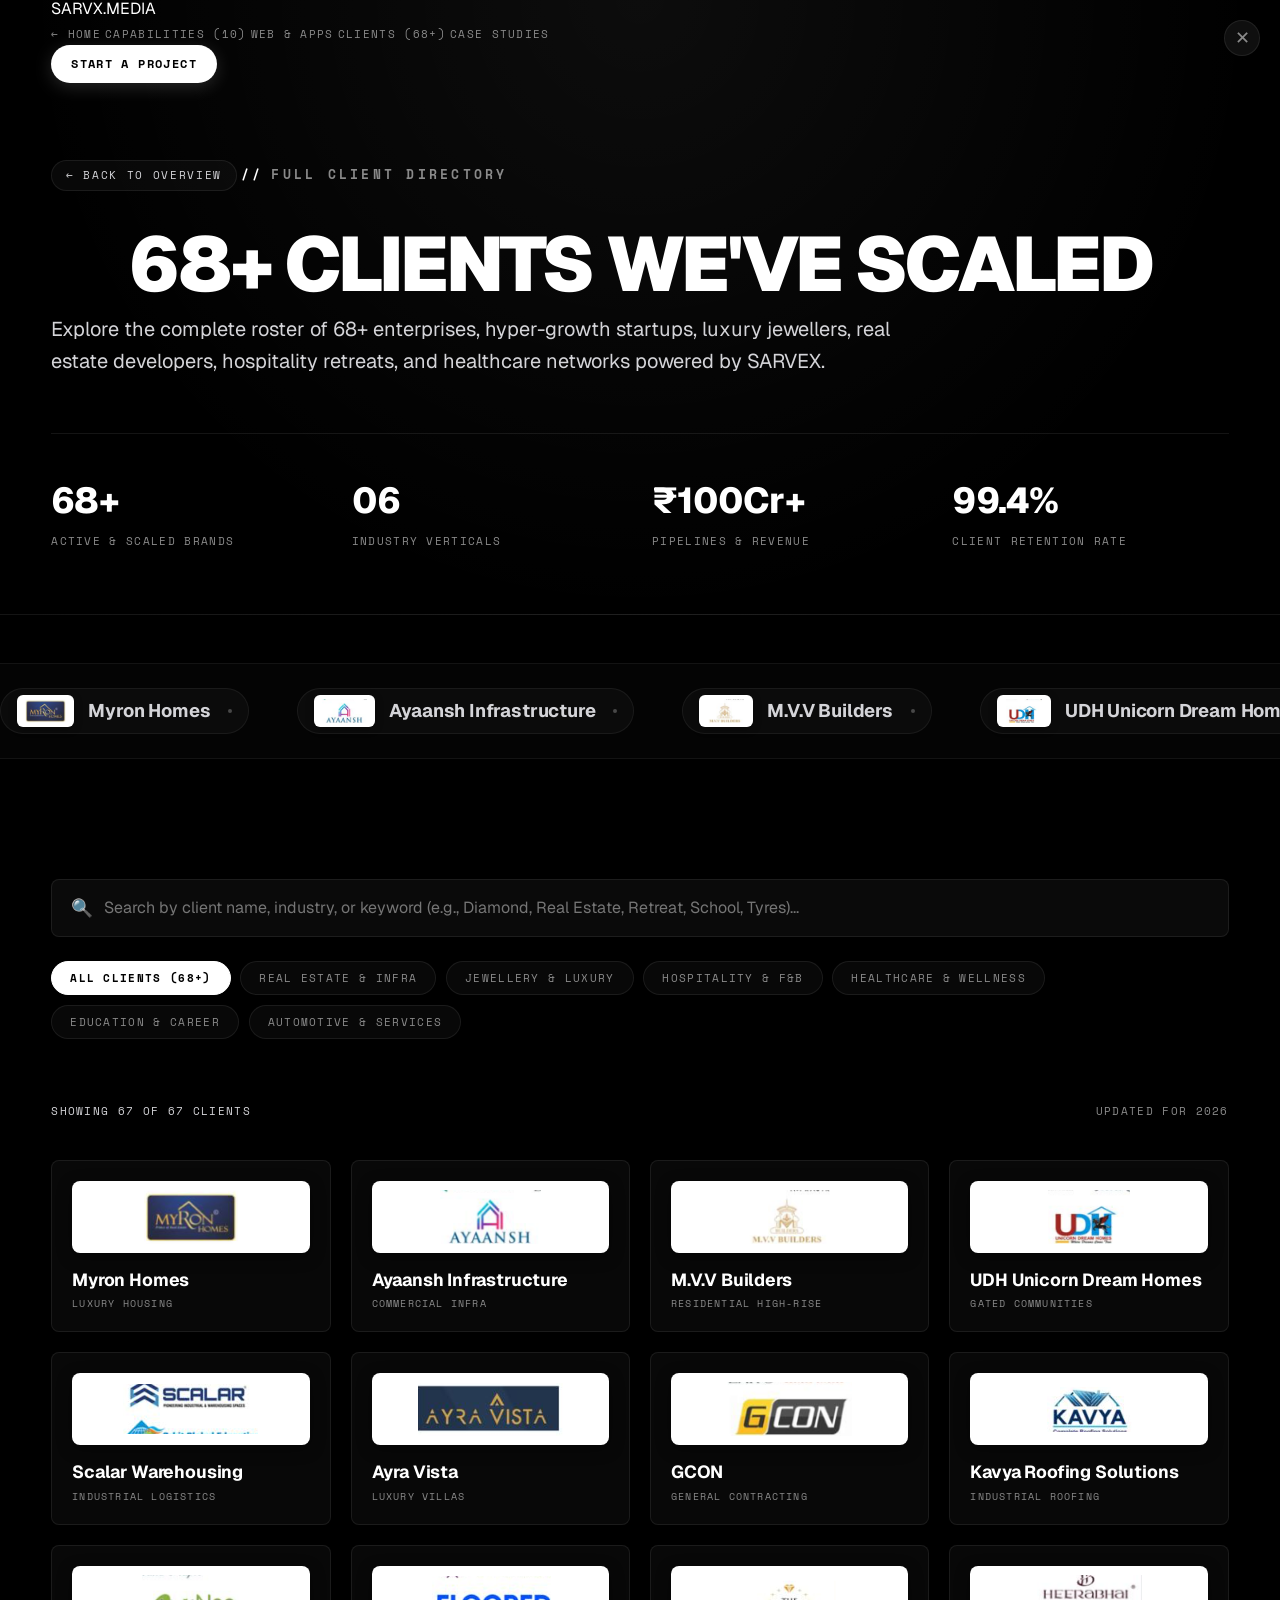
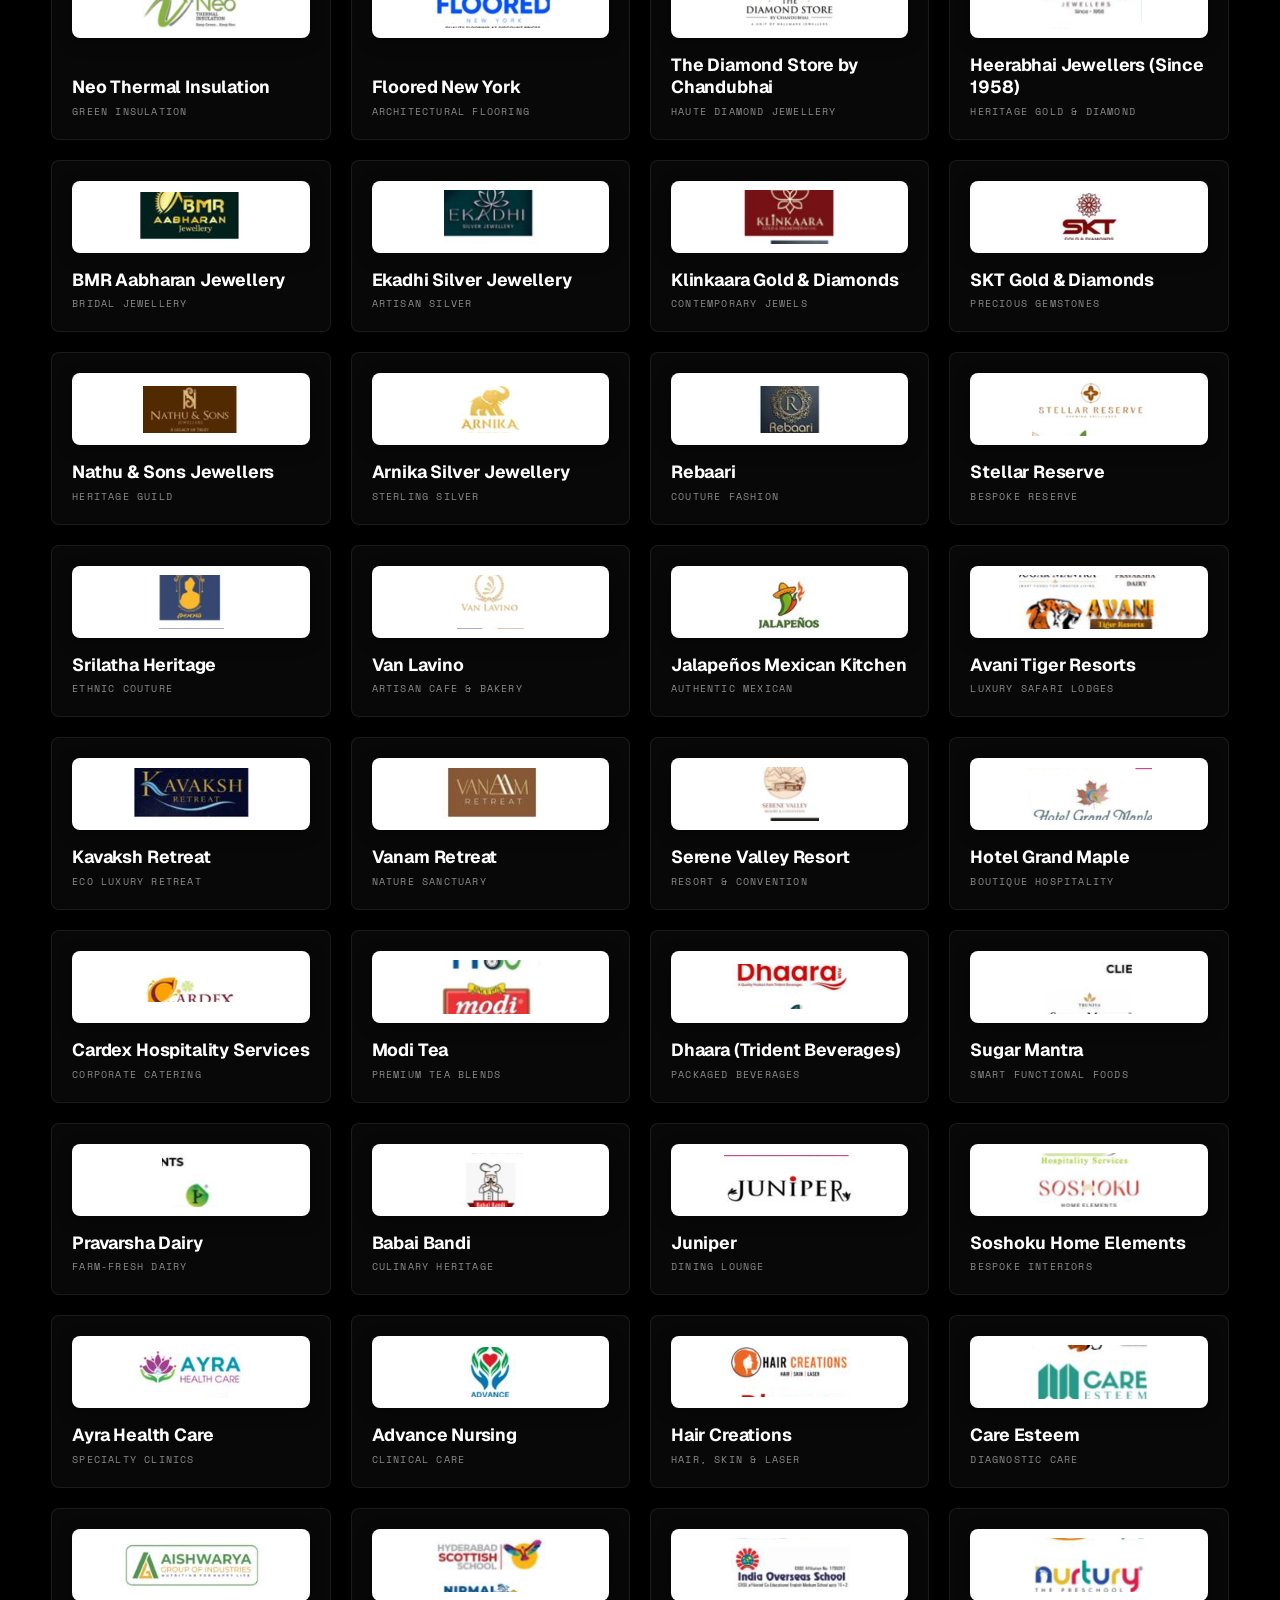
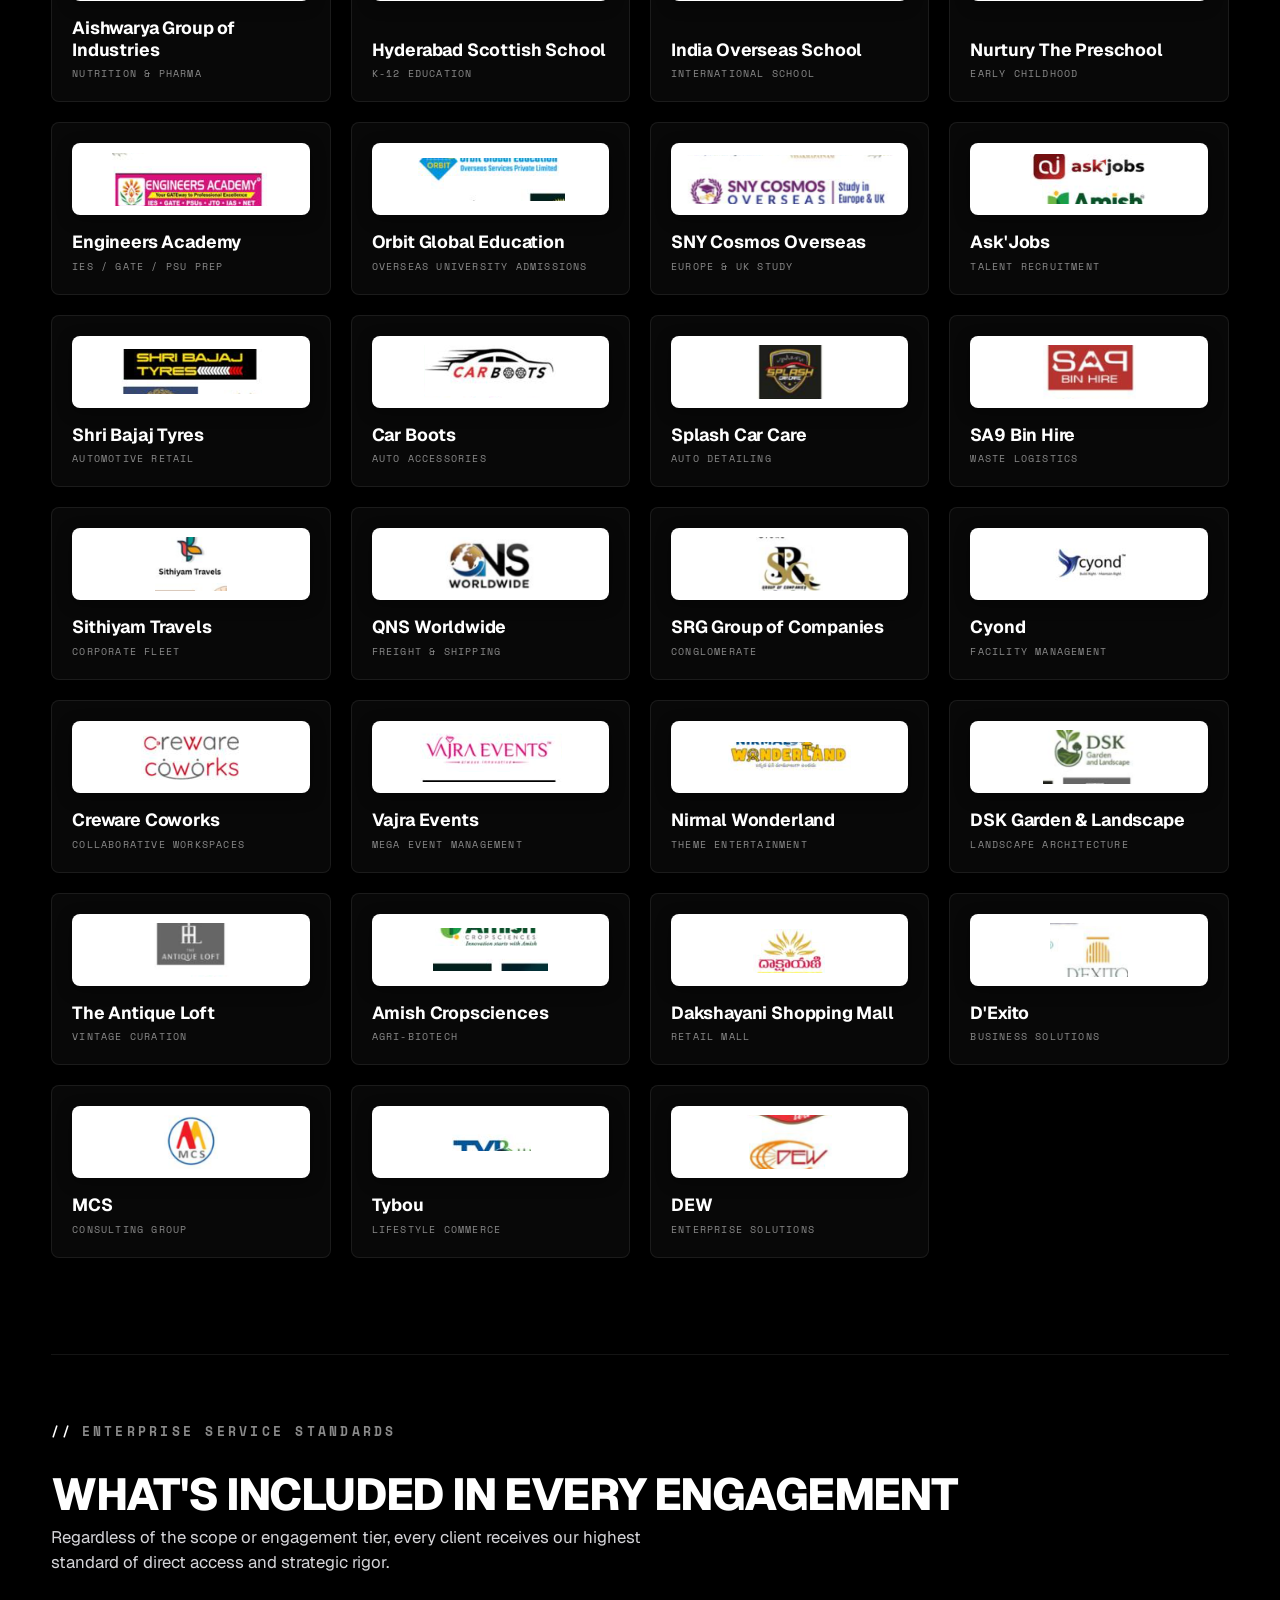
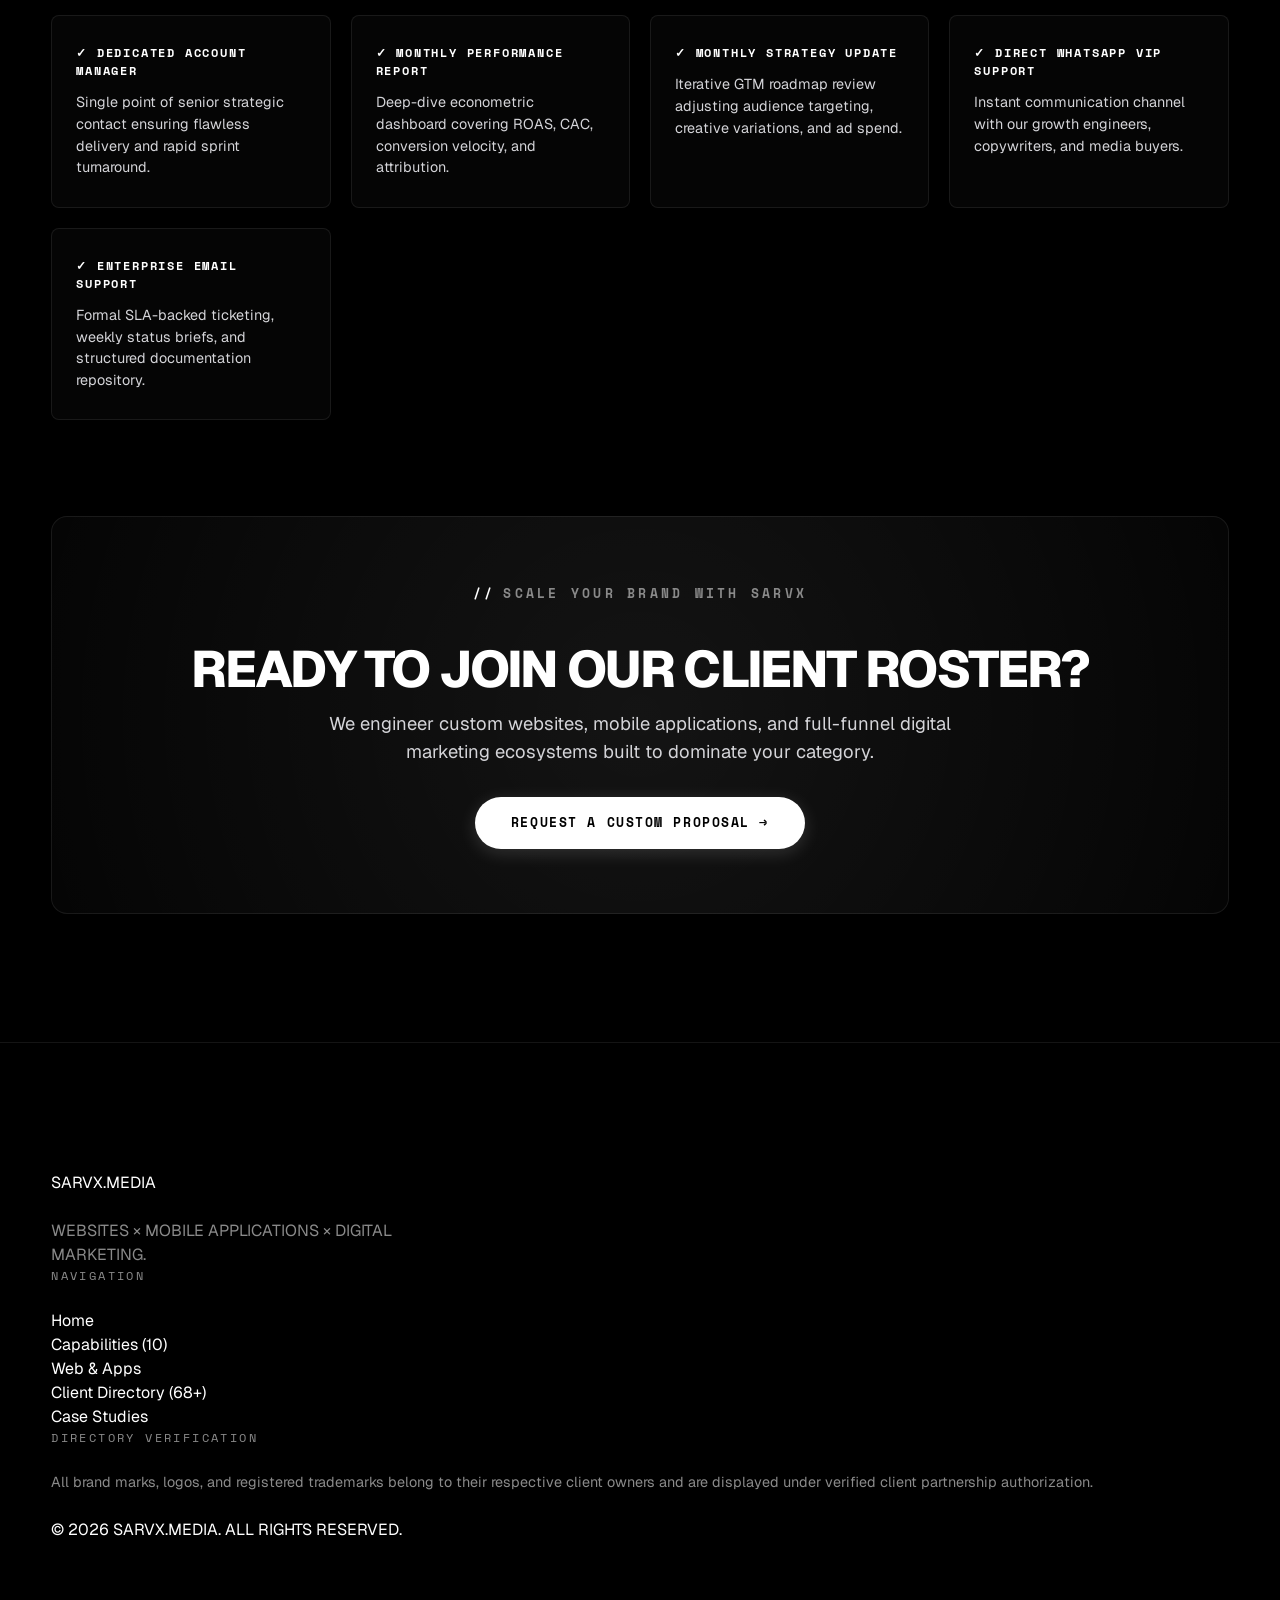
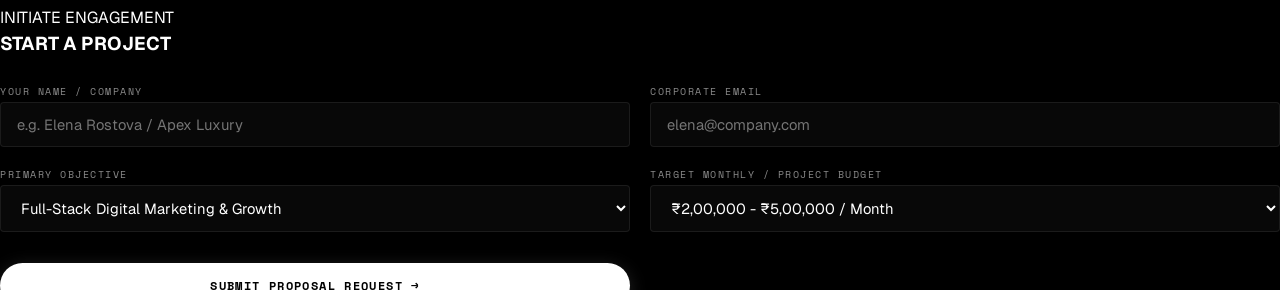
==== commit 205b8e24: "feat: make all footer capability links, navigation anchors, network links, and smooth scroll buttons" ====
--- a/clients.html
+++ b/clients.html
@@ -292,10 +292,10 @@
         <div class="footer-col-title">NAVIGATION</div>
         <ul class="footer-links">
           <li><a href="index.html">Home</a></li>
-          <li><a href="index.html#services">Capabilities</a></li>
+          <li><a href="service.html">Capabilities (10)</a></li>
           <li><a href="index.html#apps-showcase">Web & Apps</a></li>
           <li><a href="clients.html">Client Directory (68+)</a></li>
-          <li><a href="index.html#case-studies">Case Studies</a></li>
+          <li><a href="index.html#work">Case Studies</a></li>
         </ul>
       </div>
       <div class="footer-legal-col">
--- a/css/sections.css
+++ b/css/sections.css
@@ -377,18 +377,19 @@
   max-width: 900px;
   opacity: 0;
   transform: translateY(40px);
-}
-
-/* --- 5. THE APPROACH & 1/6 SIGNATURE INTERACTIVE PINNED SYSTEM (ELVA LABS STYLE) --- */
+}/* --- 5. THE APPROACH & 1/6 SIGNATURE INTERACTIVE PINNED SYSTEM (ELVA LABS STYLE) --- */
 .signature-system-section {
   position: relative;
   width: 100%;
   height: 100vh;
+  height: 100dvh;
   background-color: #000000;
   overflow: hidden;
   display: flex;
   align-items: center;
   justify-content: center;
+  padding: 2rem 0;
+  box-sizing: border-box;
 }
 
 .system-container {
@@ -396,8 +397,8 @@
   max-width: var(--container-max);
   padding: 0 var(--container-padding);
   display: grid;
-  grid-template-columns: 1.1fr 0.9fr;
-  gap: 4rem;
+  grid-template-columns: 1.15fr 0.85fr;
+  gap: clamp(2rem, 3.5vw, 3.5rem);
   align-items: center;
   position: relative;
   z-index: 5;
@@ -406,8 +407,16 @@
 .system-left {
   display: flex;
   flex-direction: column;
-  gap: 2rem;
-  position: relative;
+  gap: clamp(0.6rem, 1.2vh, 1rem);
+  position: relative;
+}
+
+.system-header-meta {
+  display: flex;
+  align-items: center;
+  justify-content: space-between;
+  gap: 1rem;
+  margin-bottom: 0.15rem;
 }
 
 /* Elva Circular SVG Progress Ring */
@@ -415,42 +424,41 @@
   position: relative;
   display: inline-flex;
   align-items: center;
-  gap: 16px;
-  margin-bottom: 0.5rem;
+  gap: 10px;
 }
 
 .elva-progress-svg {
-  width: 52px;
-  height: 52px;
+  width: 38px;
+  height: 38px;
   transform: rotate(-90deg);
 }
 
 .elva-progress-circle-bg {
-  cx: 26;
-  cy: 26;
-  r: 23;
+  cx: 21;
+  cy: 21;
+  r: 18;
   fill: none;
   stroke: rgba(255, 255, 255, 0.15);
   stroke-width: 1.5;
 }
 
 .elva-progress-circle-bar {
-  cx: 26;
-  cy: 26;
-  r: 23;
+  cx: 21;
+  cy: 21;
+  r: 18;
   fill: none;
   stroke: #FFFFFF;
   stroke-width: 2;
   stroke-linecap: round;
-  stroke-dasharray: 144.51;
-  stroke-dashoffset: 144.51;
+  stroke-dasharray: 113.1;
+  stroke-dashoffset: 113.1;
   transition: stroke-dashoffset 0.15s ease-out;
   filter: drop-shadow(0 0 6px rgba(255, 255, 255, 0.6));
 }
 
 .elva-step-badge {
   font-family: var(--font-mono);
-  font-size: 13px;
+  font-size: 11px;
   font-weight: 700;
   letter-spacing: 0.15em;
   color: #FFFFFF;
@@ -459,12 +467,13 @@
 .system-counter-wrap {
   display: flex;
   align-items: baseline;
-  gap: 1.5rem;
+  gap: 0.75rem;
+  line-height: 1;
 }
 
 .system-counter-current {
   font-family: var(--font-mono);
-  font-size: clamp(3.5rem, 8vw, 8rem);
+  font-size: clamp(2.2rem, 4.2vw, 3.8rem);
   font-weight: 800;
   color: #FFFFFF;
   letter-spacing: -0.04em;
@@ -473,14 +482,14 @@
 
 .system-counter-total {
   font-family: var(--font-mono);
-  font-size: clamp(1.4rem, 2.5vw, 2.8rem);
+  font-size: clamp(1rem, 1.6vw, 1.4rem);
   font-weight: 500;
   color: var(--text-dim);
 }
 
 .system-titles-stack {
   position: relative;
-  min-height: 180px;
+  min-height: 200px;
 }
 
 .system-stage-item {
@@ -489,10 +498,10 @@
   left: 0;
   width: 100%;
   opacity: 0;
-  transform: translateY(30px);
-  filter: blur(10px);
+  transform: translateY(20px);
+  filter: blur(8px);
   pointer-events: none;
-  transition: opacity 0.5s ease, transform 0.5s var(--ease-cinematic), filter 0.5s ease;
+  transition: opacity 0.4s ease, transform 0.4s var(--ease-cinematic), filter 0.4s ease;
 }
 
 .system-stage-item.active {
@@ -504,30 +513,31 @@
 
 .system-stage-title {
   font-family: var(--font-display);
-  font-size: clamp(2.4rem, 6vw, 5.5rem);
+  font-size: clamp(1.65rem, 3.2vw, 2.85rem);
   font-weight: 900;
   text-transform: uppercase;
   letter-spacing: -0.03em;
-  color: #FFFFFF;
-  margin-bottom: 1rem;
+  line-height: 1.05;
+  color: #FFFFFF;
+  margin-bottom: 0.65rem;
 }
 
 .system-stage-desc {
   font-family: var(--font-body);
-  font-size: clamp(1rem, 1.4vw, 1.25rem);
+  font-size: clamp(0.9rem, 1.1vw, 1.05rem);
   color: var(--text-silver);
-  line-height: 1.6;
-  max-width: 44ch;
+  line-height: 1.55;
+  max-width: 50ch;
 }
 
 .system-progress-indicator {
   display: flex;
   gap: 8px;
-  margin-top: 1.5rem;
+  margin-top: 0.5rem;
 }
 
 .system-progress-dot {
-  width: 32px;
+  width: 24px;
   height: 3px;
   background: rgba(255, 255, 255, 0.15);
   border-radius: var(--radius-full);
@@ -536,7 +546,7 @@
 
 .system-progress-dot.active {
   background: #FFFFFF;
-  width: 56px;
+  width: 44px;
   box-shadow: 0 0 10px rgba(255, 255, 255, 0.7);
 }
 
@@ -544,8 +554,9 @@
 .system-right-visual {
   position: relative;
   width: 100%;
-  aspect-ratio: 4/3;
-  border-radius: 28px;
+  aspect-ratio: 16/11;
+  max-height: min(400px, 48vh);
+  border-radius: 24px;
   overflow: hidden;
   border: 1px solid rgba(255, 255, 255, 0.15);
   background: #0D0D0D;
@@ -1408,7 +1419,7 @@
   color: var(--text-muted);
 }
 
-.form-input, .form-textarea {
+.form-input, .form-textarea, .form-select {
   width: 100%;
   padding: 0.75rem 1rem;
   background: rgba(255, 255, 255, 0.03);
@@ -1421,14 +1432,96 @@
   transition: border-color 0.2s ease, background-color 0.2s ease;
 }
 
+.form-select {
+  cursor: pointer;
+  appearance: none;
+  -webkit-appearance: none;
+  background-image: url("data:image/svg+xml,%3Csvg xmlns='http://www.w3.org/2000/svg' width='12' height='12' viewBox='0 0 24 24' fill='none' stroke='%23888' stroke-width='2' stroke-linecap='round' stroke-linejoin='round'%3E%3Cpolyline points='6 9 12 15 18 9'%3E%3C/polyline%3E%3C/svg%3E");
+  background-repeat: no-repeat;
+  background-position: right 1rem center;
+  padding-right: 2.5rem;
+}
+
+.form-select option {
+  background: #111111;
+  color: #FFFFFF;
+}
+
 .form-textarea {
   resize: vertical;
-  min-height: 56px;
-}
-
-.form-input:focus, .form-textarea:focus {
+  min-height: 52px;
+}
+
+.form-input:focus, .form-textarea:focus, .form-select:focus {
   border-color: #FFFFFF;
   background: rgba(255, 255, 255, 0.06);
+}
+
+/* Service Selection Chips */
+.form-services-section {
+  display: flex;
+  flex-direction: column;
+  gap: 0.85rem;
+  margin-top: 0.25rem;
+  margin-bottom: 0.25rem;
+}
+
+.form-services-group-title {
+  font-family: var(--font-mono);
+  font-size: 9.5px;
+  letter-spacing: 0.18em;
+  text-transform: uppercase;
+  color: #3fa1e6;
+  margin-bottom: 0.35rem;
+}
+
+.form-chips-wrap {
+  display: flex;
+  flex-wrap: wrap;
+  gap: 0.45rem;
+}
+
+.service-chip {
+  display: inline-flex;
+  align-items: center;
+  gap: 6px;
+  padding: 6px 12px;
+  font-family: var(--font-mono);
+  font-size: 10.5px;
+  letter-spacing: 0.06em;
+  background: rgba(255, 255, 255, 0.03);
+  border: 1px solid var(--border-glass);
+  border-radius: var(--radius-full);
+  color: var(--text-silver);
+  cursor: pointer;
+  transition: all 0.2s ease;
+  user-select: none;
+}
+
+.service-chip:hover {
+  background: rgba(255, 255, 255, 0.08);
+  color: #FFFFFF;
+  border-color: rgba(255, 255, 255, 0.25);
+  transform: translateY(-1px);
+}
+
+.service-chip.active {
+  background: #FFFFFF;
+  color: #000000;
+  font-weight: 700;
+  border-color: #FFFFFF;
+  box-shadow: 0 0 14px rgba(255, 255, 255, 0.35);
+}
+
+.service-chip .chip-check {
+  display: inline-flex;
+  font-size: 10px;
+  opacity: 0.6;
+}
+
+.service-chip.active .chip-check {
+  opacity: 1;
+  color: #000000;
 }
 
 .form-submit-btn {
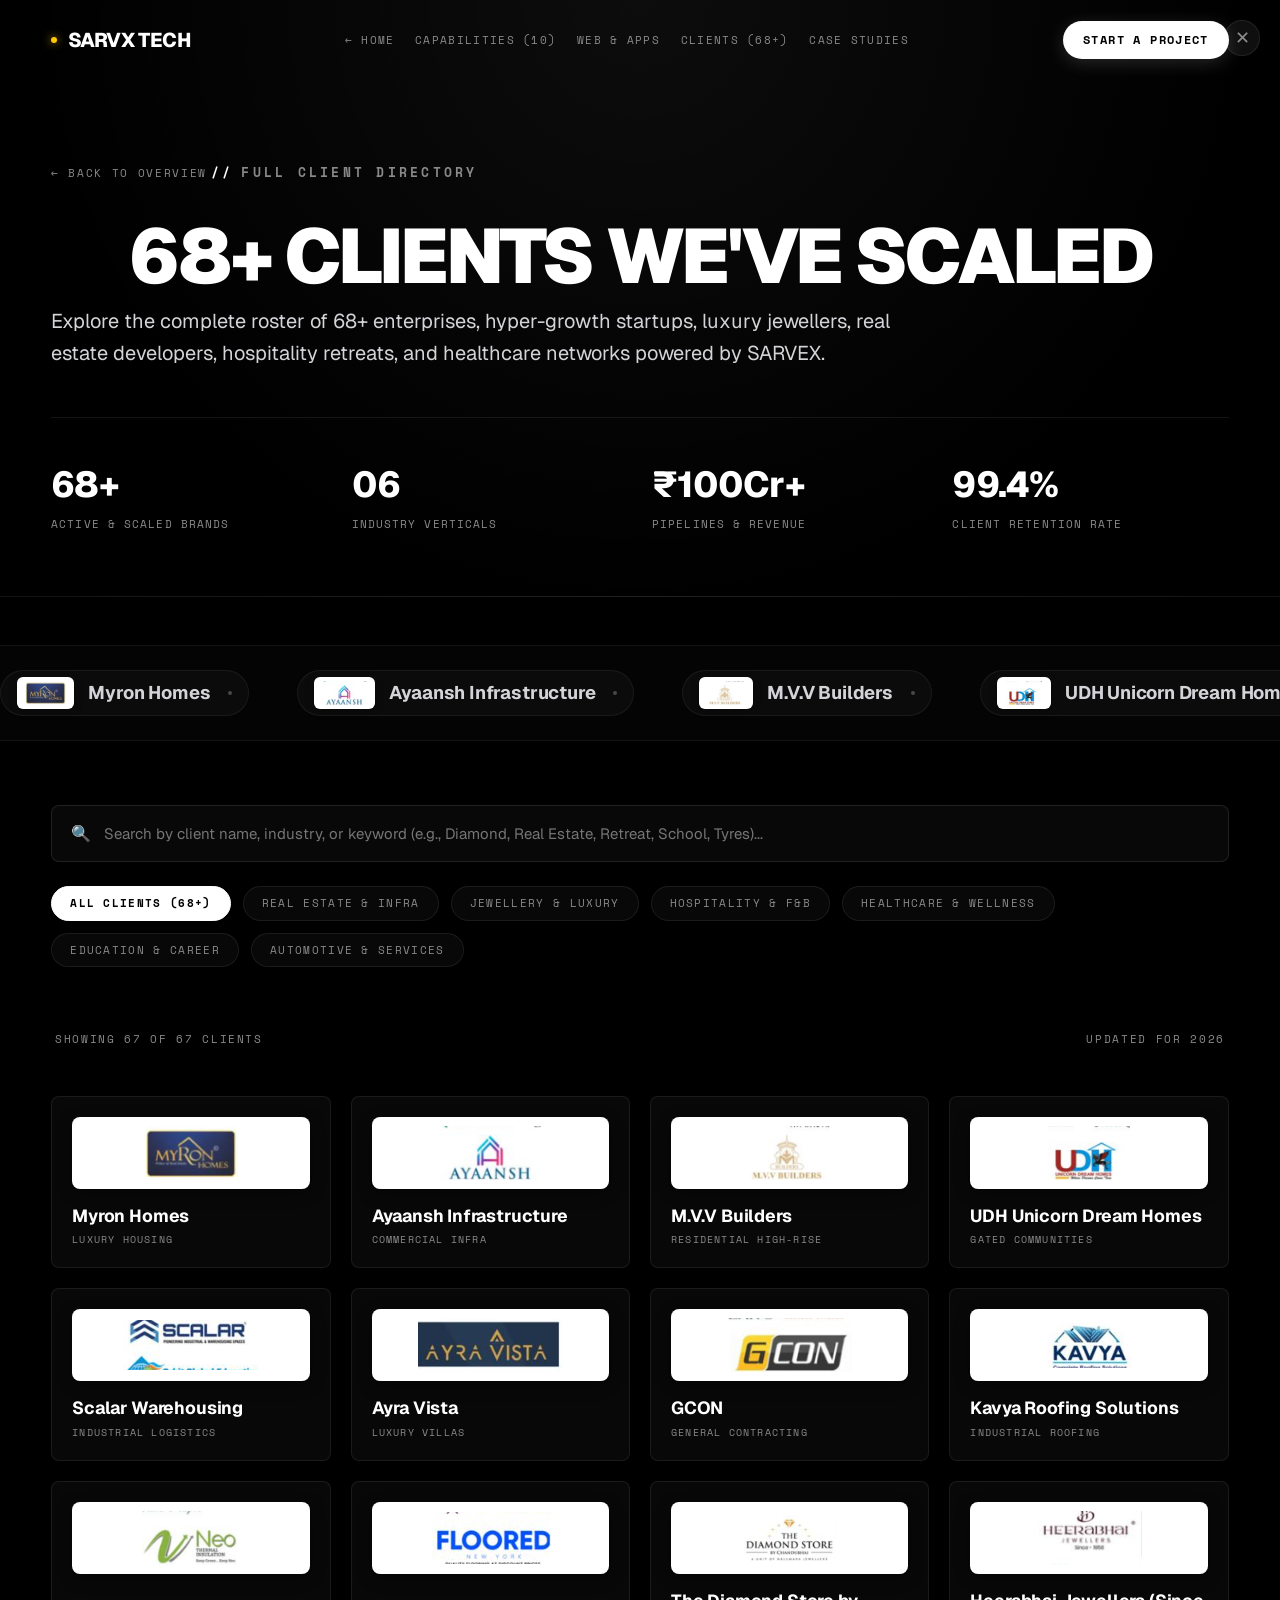
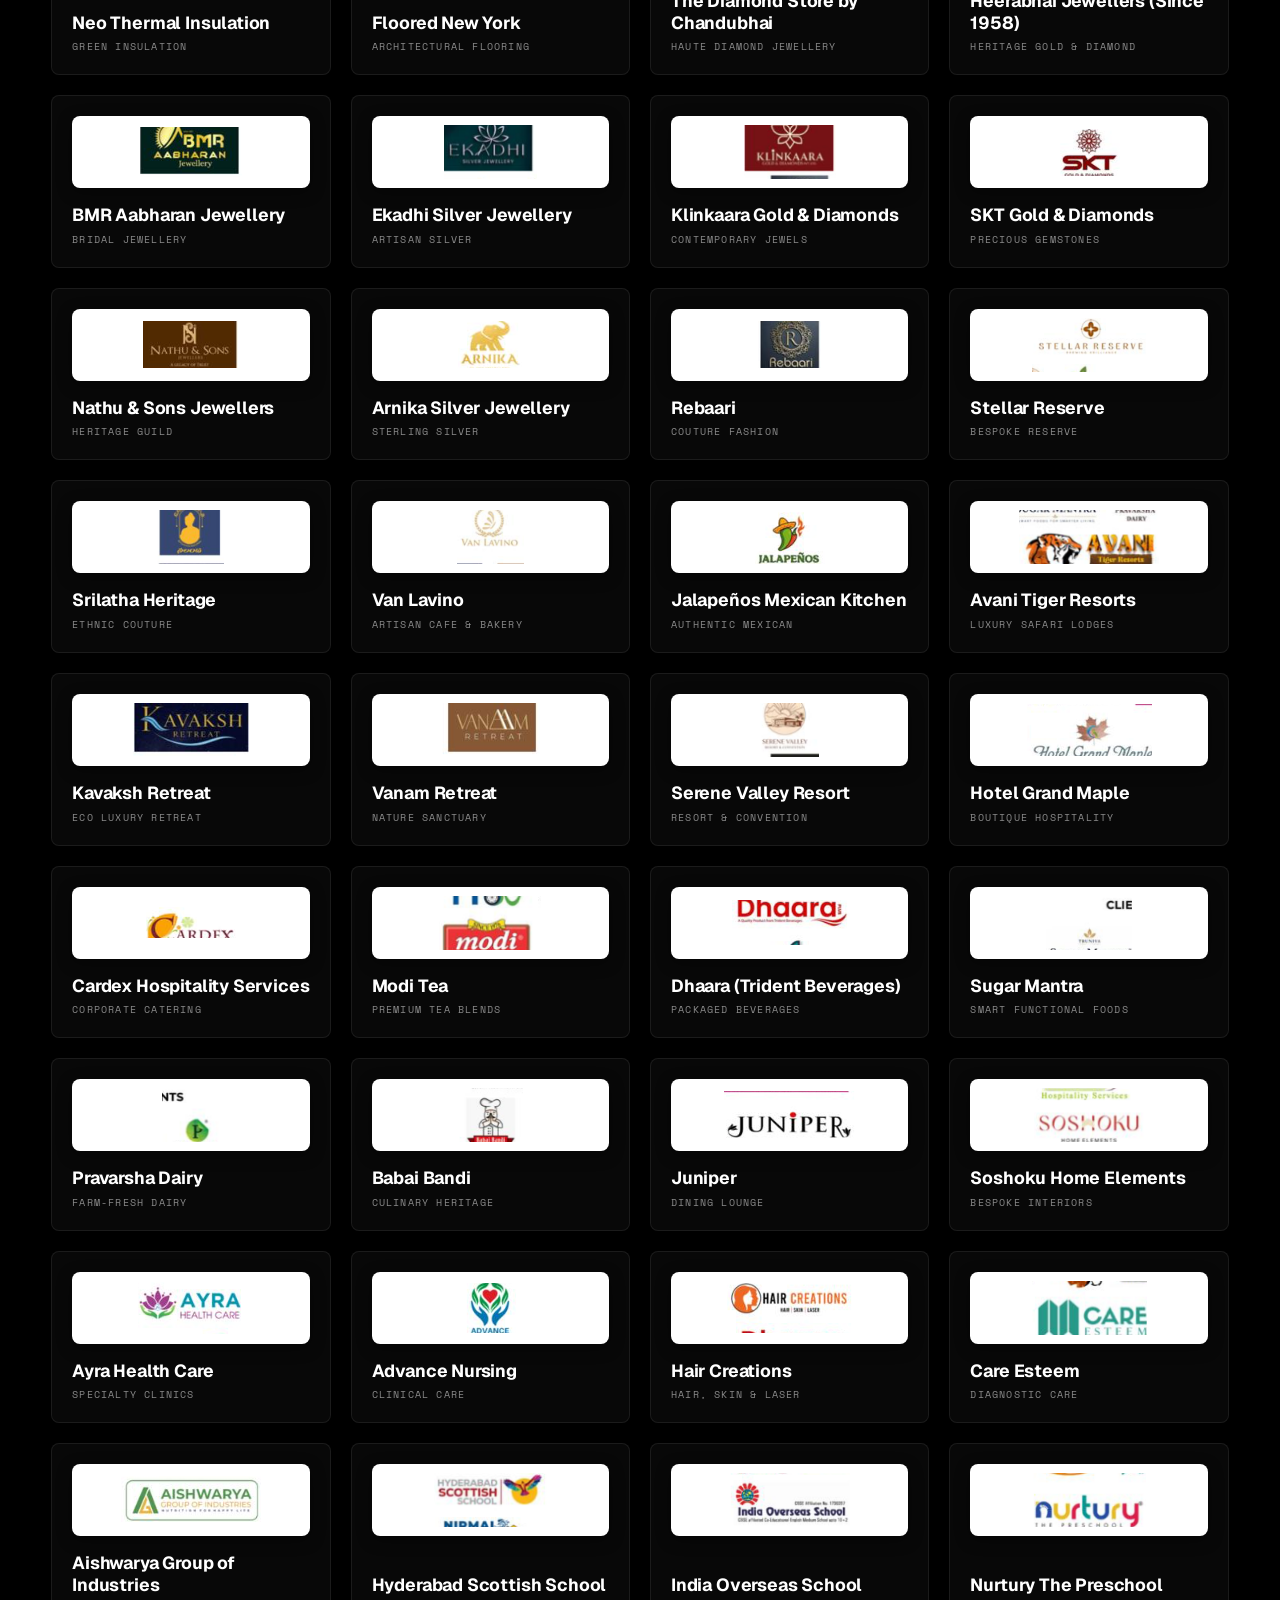
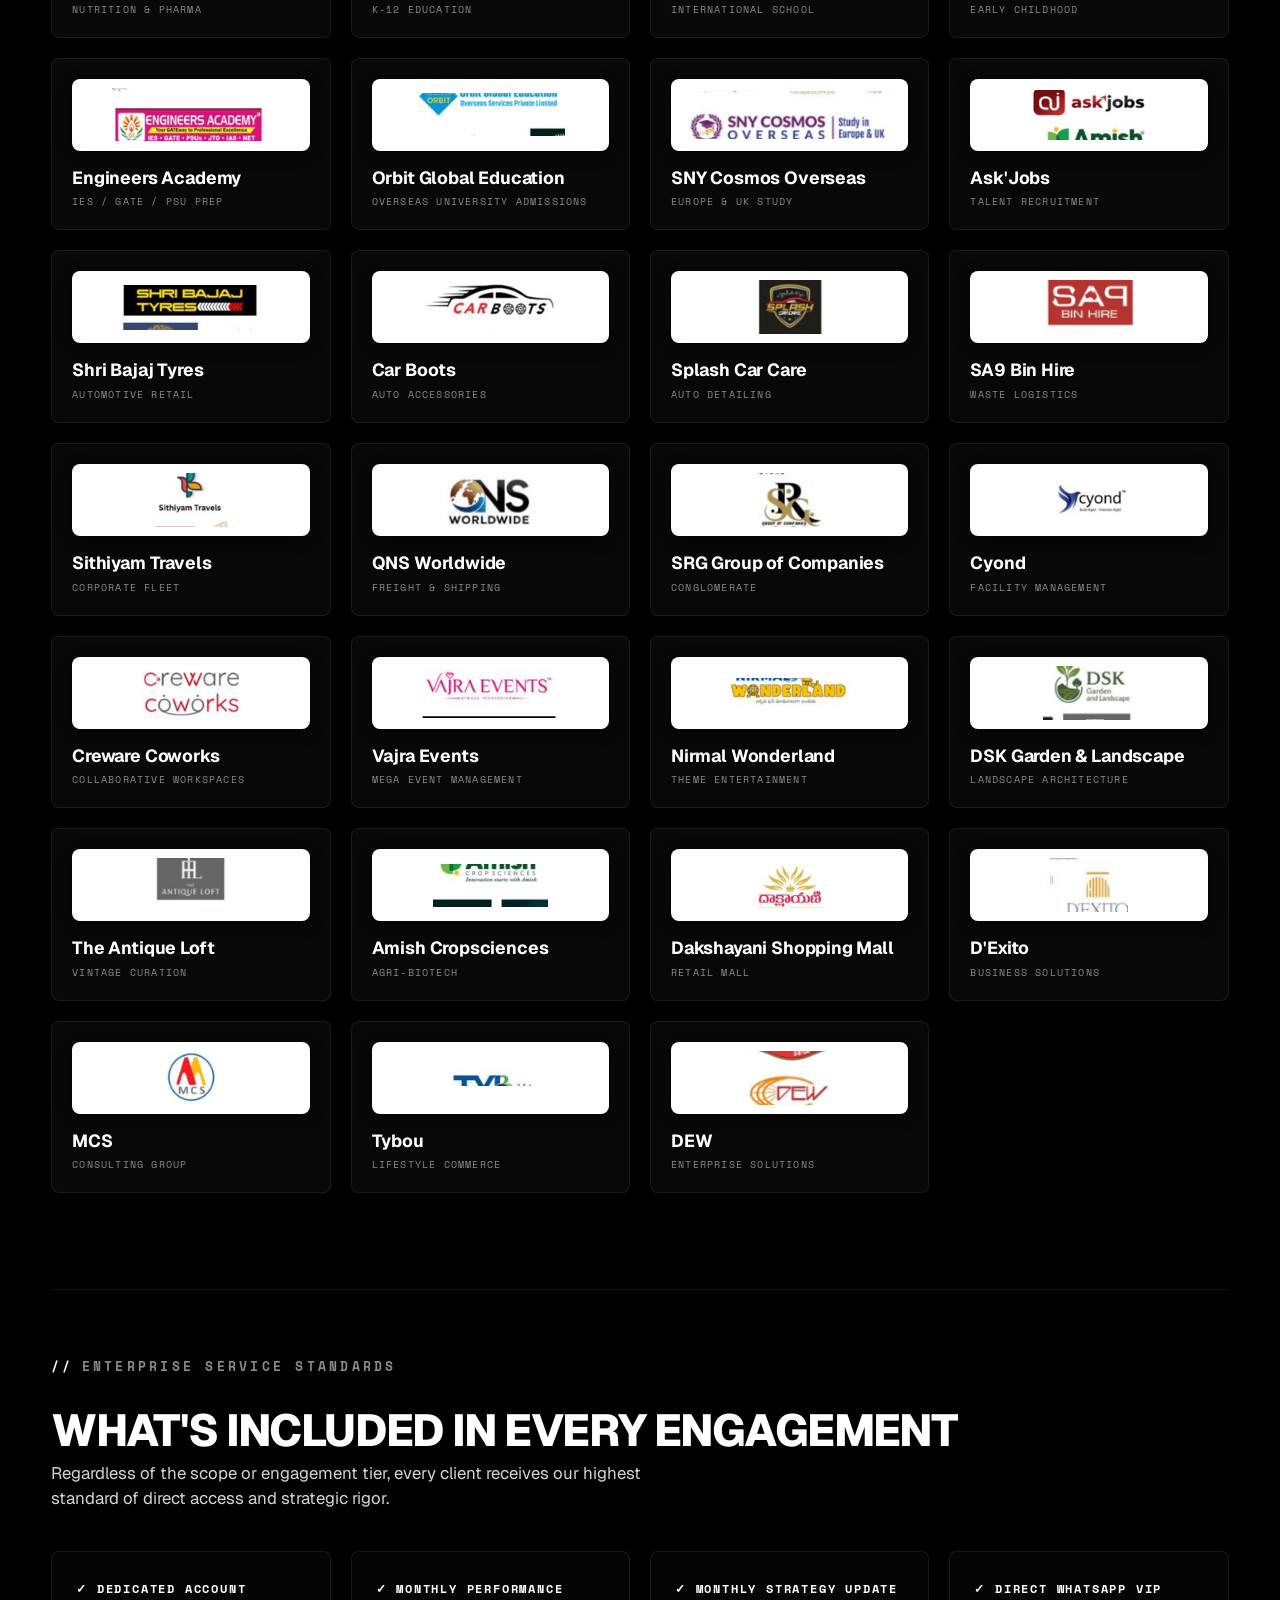
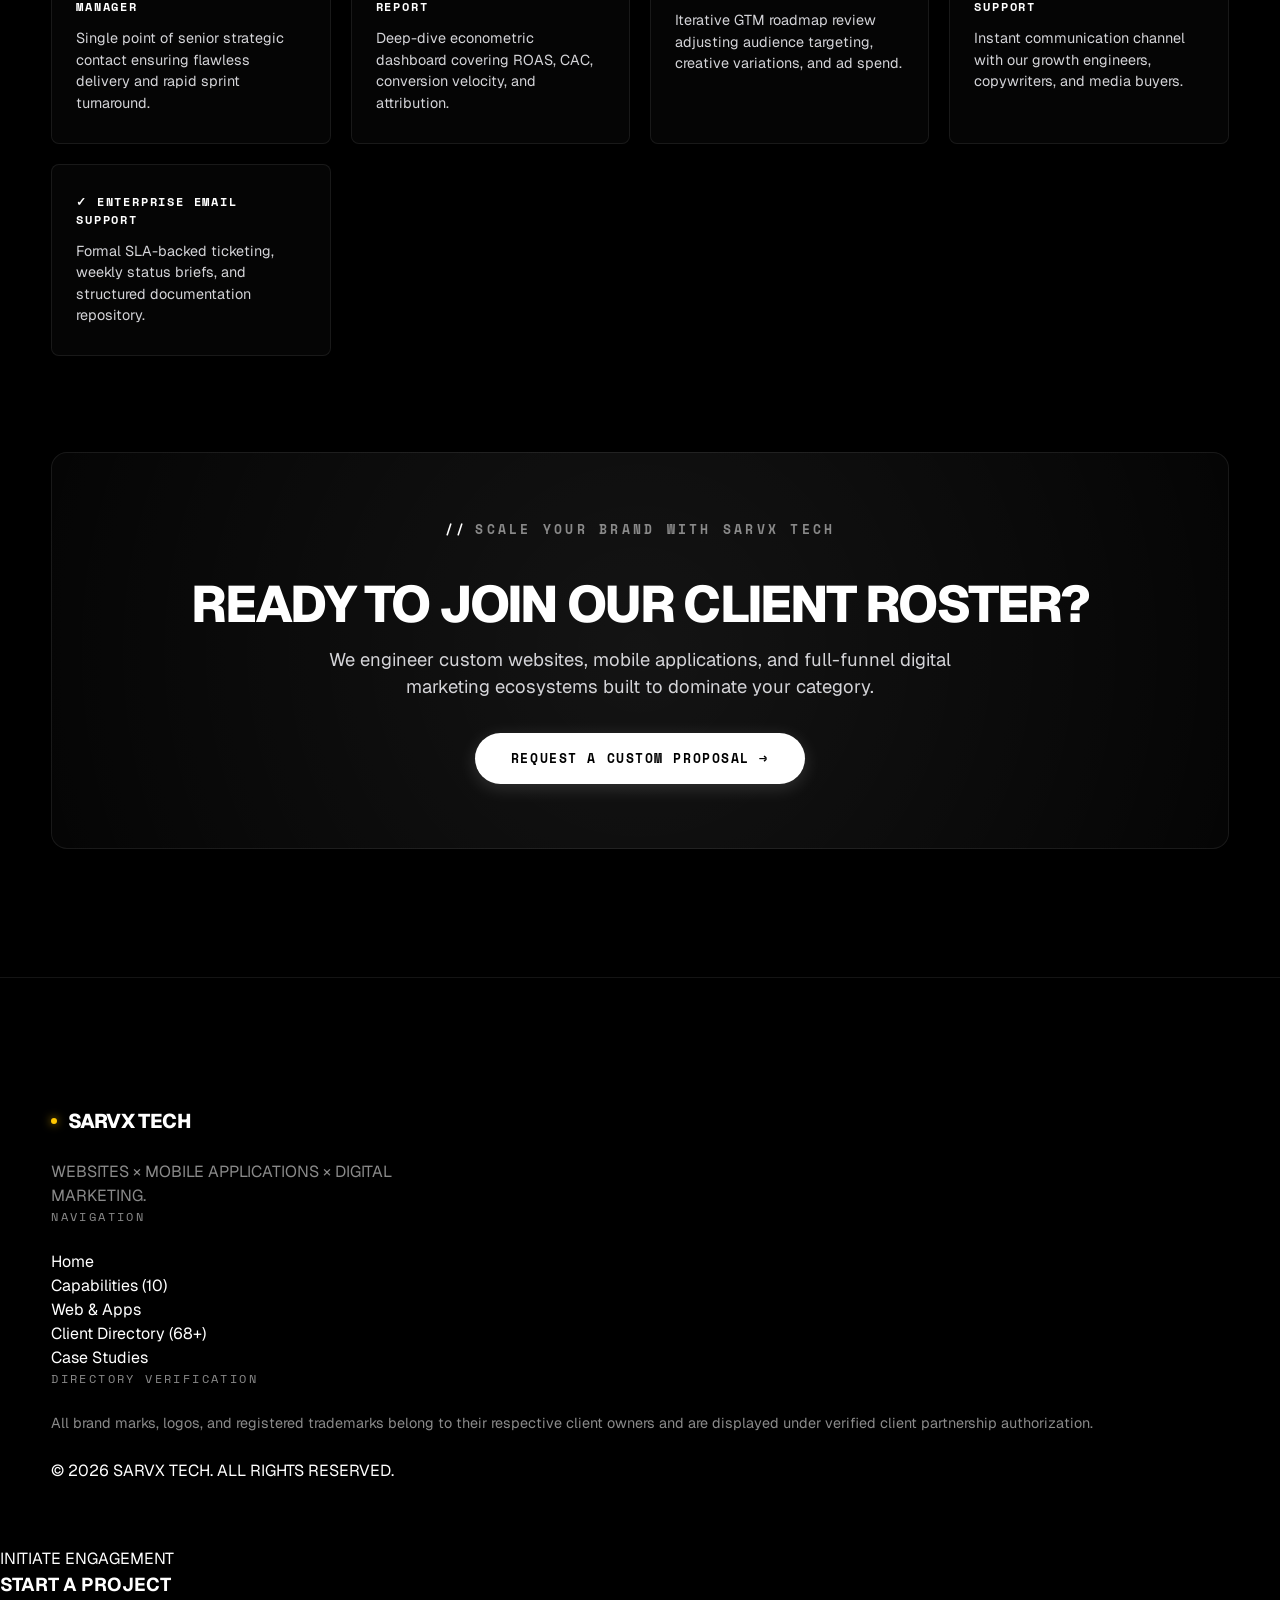
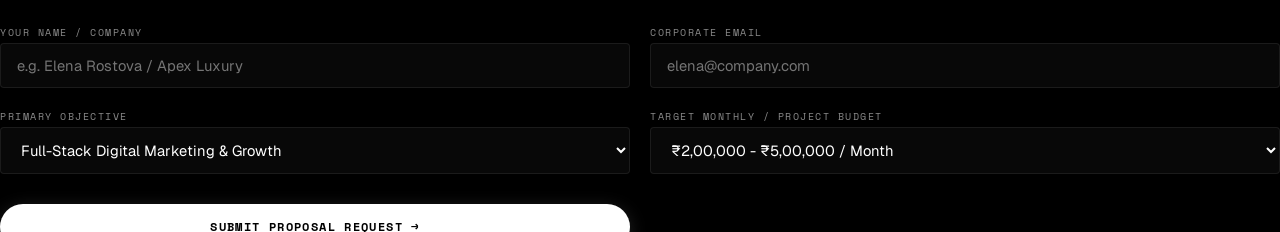
==== commit cd4b2e15: "feat: rebrand to SARVX TECH, add executive leadership section with Founder CEO and Co-Founder CTO" ====
--- a/clients.html
+++ b/clients.html
@@ -3,8 +3,8 @@
 <head>
   <meta charset="UTF-8">
   <meta name="viewport" content="width=device-width, initial-scale=1.0">
-  <title>Client Directory & Portfolio (68+ Brands) — SARVX.MEDIA</title>
-  <meta name="description" content="Explore the complete client roster of 68+ enterprise brands, luxury jewellers, real estate developers, hospitality retreats, and healthcare institutions scaled by SARVEX.">
+  <title>Client Directory & Portfolio (68+ Brands) — SARVX TECH</title>
+  <meta name="description" content="Explore the complete client roster of 68+ enterprise brands, luxury jewellers, real estate developers, hospitality retreats, and healthcare institutions scaled by SARVX TECH.">
 
   <!-- Google Fonts Preconnect -->
   <link rel="preconnect" href="https://fonts.googleapis.com">
@@ -15,6 +15,7 @@
   <link rel="stylesheet" href="css/tokens.css">
   <link rel="stylesheet" href="css/main.css">
   <link rel="stylesheet" href="css/sections.css">
+  <link rel="icon" type="image/png" href="assets/sarvx_tech_logo.png">
 
 
   <style>
@@ -38,28 +39,21 @@
       font-size: 11px;
       letter-spacing: 0.15em;
       text-transform: uppercase;
-      color: var(--text-silver);
+      color: var(--text-muted);
+      text-decoration: none;
+      transition: color 0.3s ease;
       margin-bottom: 2rem;
-      padding: 6px 14px;
-      border: 1px solid var(--border-glass);
-      border-radius: var(--radius-full);
-      background: rgba(255, 255, 255, 0.03);
-      transition: all 0.25s ease;
-      text-decoration: none;
     }
 
     .back-home-link:hover {
       color: #FFFFFF;
-      background: rgba(255, 255, 255, 0.08);
-      border-color: rgba(255, 255, 255, 0.25);
-      transform: translateX(-4px);
     }
 
     .clients-stats-bar {
       display: grid;
       grid-template-columns: repeat(auto-fit, minmax(180px, 1fr));
       gap: 1.5rem;
-      margin-top: 3.5rem;
+      margin-top: 3rem;
       padding-top: 2.5rem;
       border-top: 1px solid rgba(255, 255, 255, 0.08);
     }
@@ -67,7 +61,7 @@
     .clients-stat-box {
       display: flex;
       flex-direction: column;
-      gap: 0.35rem;
+      gap: 0.25rem;
     }
 
     .clients-stat-val {
@@ -81,18 +75,17 @@
     .clients-stat-lbl {
       font-family: var(--font-mono);
       font-size: 11px;
-      letter-spacing: 0.12em;
+      letter-spacing: 0.1em;
       text-transform: uppercase;
       color: var(--text-muted);
     }
 
-    /* Directory Controls */
+    /* Controls Bar */
     .directory-controls-wrap {
-      max-width: var(--container-max);
-      margin: 3.5rem auto 2.5rem;
       display: flex;
       flex-direction: column;
       gap: 1.5rem;
+      margin-bottom: 3rem;
     }
 
     .directory-search-box {
@@ -102,42 +95,81 @@
 
     .directory-search-input {
       width: 100%;
-      background: rgba(255, 255, 255, 0.04);
-      border: 1px solid var(--border-glass);
+      background: rgba(255, 255, 255, 0.03);
+      border: 1px solid rgba(255, 255, 255, 0.1);
       border-radius: var(--radius-md);
-      padding: 1.1rem 1.25rem 1.1rem 3.25rem;
+      padding: 18px 24px 18px 52px;
       color: #FFFFFF;
       font-family: var(--font-body);
-      font-size: 1rem;
+      font-size: 15px;
       outline: none;
-      transition: all 0.25s ease;
+      transition: all 0.3s ease;
     }
 
     .directory-search-input:focus {
-      background: rgba(255, 255, 255, 0.08);
-      border-color: rgba(255, 255, 255, 0.4);
-      box-shadow: 0 0 20px rgba(255, 255, 255, 0.1);
+      background: rgba(255, 255, 255, 0.06);
+      border-color: rgba(255, 255, 255, 0.3);
+      box-shadow: 0 0 20px rgba(255, 255, 255, 0.05);
     }
 
     .directory-search-icon {
       position: absolute;
-      left: 1.25rem;
+      left: 20px;
       top: 50%;
       transform: translateY(-50%);
       color: var(--text-muted);
       pointer-events: none;
-      font-size: 1.1rem;
+    }
+
+    .client-filter-tabs {
+      display: flex;
+      align-items: center;
+      gap: 0.75rem;
+      flex-wrap: wrap;
+    }
+
+    .filter-tab-btn {
+      background: rgba(255, 255, 255, 0.03);
+      border: 1px solid rgba(255, 255, 255, 0.08);
+      border-radius: 100px;
+      padding: 8px 18px;
+      color: var(--text-muted);
+      font-family: var(--font-mono);
+      font-size: 12px;
+      letter-spacing: 0.08em;
+      text-transform: uppercase;
+      cursor: pointer;
+      transition: all 0.3s ease;
+    }
+
+    .filter-tab-btn:hover {
+      background: rgba(255, 255, 255, 0.08);
+      color: #FFFFFF;
+    }
+
+    .filter-tab-btn.active {
+      background: #FFFFFF;
+      color: #000000;
+      font-weight: 700;
+      border-color: #FFFFFF;
     }
 
     .directory-count-indicator {
       font-family: var(--font-mono);
       font-size: 11px;
-      letter-spacing: 0.12em;
+      letter-spacing: 0.15em;
       text-transform: uppercase;
-      color: var(--text-silver);
+      color: var(--text-muted);
       display: flex;
+      justify-content: space-between;
       align-items: center;
-      justify-content: space-between;
+      padding: 0 4px;
+    }
+
+    @media (max-width: 768px) {
+      .clients-page-hero {
+        padding: 7rem var(--container-padding) 3rem;
+      }
     }
   </style>
 </head>
@@ -150,25 +182,23 @@
 
   <!-- Header Navigation -->
   <header class="site-header" role="banner">
-    <div class="header-inner">
-      <a href="index.html" class="brand-logo" aria-label="SARVX.MEDIA Homepage">
-        <span class="brand-dot"></span>
-        <span class="brand-name">SARVX.MEDIA</span>
-      </a>
-
-      <nav class="desktop-nav" aria-label="Primary Navigation">
-        <a href="index.html" class="nav-link">← HOME</a>
-        <a href="service.html" class="nav-link">CAPABILITIES (10)</a>
-        <a href="index.html#apps-showcase" class="nav-link">WEB & APPS</a>
-        <a href="clients.html" class="nav-link active">CLIENTS (68+)</a>
-        <a href="index.html#case-studies" class="nav-link">CASE STUDIES</a>
-      </nav>
-
-      <div class="header-actions">
-        <button class="nav-cta-btn open-contact-modal" aria-label="Start a project with SARVX">
-          <span>START A PROJECT</span>
-        </button>
-      </div>
+    <a href="index.html" class="brand-logo-link" aria-label="SARVX TECH Homepage">
+      <span class="brand-dot"></span>
+      <span>SARVX TECH</span>
+    </a>
+
+    <nav class="nav-desktop" aria-label="Primary Navigation">
+      <a href="index.html" class="nav-link">← HOME</a>
+      <a href="service.html" class="nav-link">CAPABILITIES (10)</a>
+      <a href="index.html#apps-showcase" class="nav-link">WEB & APPS</a>
+      <a href="clients.html" class="nav-link active">CLIENTS (68+)</a>
+      <a href="index.html#case-studies" class="nav-link">CASE STUDIES</a>
+    </nav>
+
+    <div class="header-actions">
+      <button class="nav-cta-btn open-contact-modal" aria-label="Start a project with SARVX TECH">
+        <span>START A PROJECT</span>
+      </button>
     </div>
   </header>
 
@@ -263,7 +293,7 @@
 
         <!-- Bottom CTA Card -->
         <div style="margin-top: 6rem; background: radial-gradient(circle at 50% 50%, rgba(255,255,255,0.08) 0%, rgba(255,255,255,0.02) 100%); border: 1px solid var(--border-glass); border-radius: var(--radius-lg); padding: 4rem 2.5rem; text-align: center;">
-          <div class="section-label" style="justify-content: center;">SCALE YOUR BRAND WITH SARVX</div>
+          <div class="section-label" style="justify-content: center;">SCALE YOUR BRAND WITH SARVX TECH</div>
           <h2 class="display-title-large" style="font-size: clamp(2rem, 4vw, 3.2rem); margin-top: 0.5rem;">READY TO JOIN OUR CLIENT ROSTER?</h2>
           <p style="color: var(--text-silver); font-size: 1.15rem; max-width: 55ch; margin: 1rem auto 2rem;">
             We engineer custom websites, mobile applications, and full-funnel digital marketing ecosystems built to dominate your category.
@@ -282,9 +312,9 @@
   <footer class="site-footer">
     <div class="footer-grid">
       <div class="footer-brand-col">
-        <a href="index.html" class="brand-logo">
+        <a href="index.html" class="brand-logo-link">
           <span class="brand-dot"></span>
-          <span class="brand-name">SARVX.MEDIA</span>
+          <span>SARVX TECH</span>
         </a>
         <p class="footer-tagline">WEBSITES × MOBILE APPLICATIONS × DIGITAL MARKETING.</p>
       </div>
@@ -304,7 +334,7 @@
           All brand marks, logos, and registered trademarks belong to their respective client owners and are displayed under verified client partnership authorization.
         </p>
         <div class="footer-copy" style="margin-top: 1.5rem;">
-          © 2026 SARVX.MEDIA. ALL RIGHTS RESERVED.
+          © 2026 SARVX TECH. ALL RIGHTS RESERVED.
         </div>
       </div>
     </div>
--- a/css/tokens.css
+++ b/css/tokens.css
@@ -1,6 +1,5 @@
 /* ==========================================================================
-   SARVX.MEDIA — DESIGN TOKENS & SYSTEM VARIABLES
-   Cinematic Editorial Dark Visual Architecture
+   SARVX TECH — DESIGN TOKENS & SYSTEM VARIABLES
    ========================================================================== */
 
 :root {
--- a/css/main.css
+++ b/css/main.css
@@ -1,5 +1,5 @@
 /* ==========================================================================
-   SARVX.MEDIA — GLOBAL STYLES, CURSOR, LOADER & OVERLAYS
+   SARVX TECH — GLOBAL STYLES, CURSOR, LOADER & OVERLAYS
    ========================================================================== */
 
 @import url('https://fonts.googleapis.com/css2?family=Geist:wght@200;300;400;500;600;700;800;900&family=Space+Grotesk:wght@300;400;500;600;700&family=Space+Mono:ital,wght@0,400;0,700;1,400&display=swap');
@@ -175,107 +175,7 @@
   }
 }
 
-/* --- Interactive Preloader Screen --- */
-.preloader {
-  position: fixed;
-  inset: 0;
-  background-color: #000000;
-  z-index: 10000;
-  display: flex;
-  flex-direction: column;
-  align-items: center;
-  justify-content: center;
-  color: #FFFFFF;
-  overflow: hidden;
-  transition: clip-path 1.1s cubic-bezier(0.85, 0, 0.15, 1);
-  clip-path: inset(0 0 0 0);
-}
-
-.preloader.completed {
-  clip-path: inset(0 0 100% 0);
-  pointer-events: none;
-}
-
-.preloader-brand {
-  display: flex;
-  flex-direction: column;
-  align-items: center;
-  gap: 1.5rem;
-}
-
-.preloader-logo {
-  font-family: var(--font-display);
-  font-size: clamp(2rem, 6vw, 4.5rem);
-  font-weight: 800;
-  letter-spacing: -0.04em;
-  text-transform: uppercase;
-  color: #FFFFFF;
-  opacity: 1;
-  transform: translateY(0);
-  transition: transform 0.4s var(--ease-cinematic), opacity 0.4s ease;
-}
-
-.preloader-tagline {
-  font-family: var(--font-mono);
-  font-size: 12px;
-  letter-spacing: 0.3em;
-  color: var(--text-muted);
-  text-transform: uppercase;
-  opacity: 0.8;
-  transition: opacity 0.4s ease;
-}
-
-.preloader-progress-wrap {
-  margin-top: 3rem;
-  display: flex;
-  flex-direction: column;
-  align-items: center;
-  gap: 0.75rem;
-  width: min(320px, 80vw);
-}
-
-.preloader-number {
-  font-family: var(--font-mono);
-  font-size: clamp(1.2rem, 3vw, 2rem);
-  font-weight: 500;
-  color: var(--text-silver);
-  letter-spacing: -0.02em;
-  position: relative;
-  z-index: 2;
-}
-
-.preloader-shadow-number {
-  position: absolute;
-  font-family: var(--font-display);
-  font-size: clamp(4rem, 14vw, 12rem);
-  font-weight: 800;
-  color: #333333;
-  filter: blur(20px);
-  opacity: 0.7;
-  z-index: 1;
-  pointer-events: none;
-  transform: scale(1.1);
-  letter-spacing: -0.04em;
-  user-select: none;
-}
-
-.preloader-bar-track {
-  width: 100%;
-  height: 2px;
-  background: rgba(255, 255, 255, 0.12);
-  border-radius: var(--radius-full);
-  overflow: hidden;
-  position: relative;
-  z-index: 2;
-}
-
-.preloader-bar-fill {
-  width: 0%;
-  height: 100%;
-  background: #FFFFFF;
-  transition: width 0.08s linear;
-  box-shadow: 0 0 12px rgba(255, 255, 255, 0.8);
-}
+
 
 /* --- Elva Labs Kinetic Liquid Text Blur Tokens --- */
 .elva-token {
@@ -427,10 +327,11 @@
   border-bottom: 1px solid rgba(255, 255, 255, 0.06);
 }
 
-.brand-logo-link {
-  display: flex;
-  align-items: center;
-  gap: 0.6rem;
+.brand-logo-link,
+.brand-logo {
+  display: inline-flex;
+  align-items: center;
+  gap: 0.65rem;
   font-family: var(--font-display);
   font-size: 1.25rem;
   font-weight: 800;
@@ -438,14 +339,16 @@
   color: var(--text-primary);
   text-transform: uppercase;
   z-index: 2;
+  text-decoration: none;
+  white-space: nowrap;
 }
 
 .brand-dot {
   width: 6px;
   height: 6px;
   border-radius: 50%;
-  background-color: #FFFFFF;
-  box-shadow: 0 0 8px rgba(255, 255, 255, 0.8);
+  background-color: #FFC700;
+  box-shadow: 0 0 8px rgba(255, 199, 0, 0.8);
   animation: pulseDot 2.4s infinite ease-in-out;
 }
 
--- a/css/sections.css
+++ b/css/sections.css
@@ -1,5 +1,5 @@
 /* ==========================================================================
-   SARVX.MEDIA — CINEMATIC SECTIONS ARCHITECTURE
+   SARVX TECH — CINEMATIC SECTIONS ARCHITECTURE
    ========================================================================== */
 
 /* --- Common Section & Typography Utilities --- */
@@ -3063,5 +3063,183 @@
   }
 }
 
-
-
+/* --- FOUNDERS & EXECUTIVE LEADERSHIP EDITORIAL SECTION --- */
+.founder-section {
+  position: relative;
+  background-color: #030303;
+  padding: 7rem var(--container-padding);
+  border-top: 1px solid rgba(255, 255, 255, 0.08);
+  border-bottom: 1px solid rgba(255, 255, 255, 0.08);
+}
+
+.leadership-story-block {
+  display: grid;
+  grid-template-columns: 380px 1fr;
+  gap: 4.5rem;
+  align-items: center;
+  margin-bottom: 6rem;
+  padding-bottom: 5rem;
+  border-bottom: 1px solid rgba(255, 255, 255, 0.07);
+}
+
+.leadership-story-block:last-child {
+  margin-bottom: 0;
+  padding-bottom: 0;
+  border-bottom: none;
+}
+
+.leadership-photo-wrap {
+  position: relative;
+  width: 100%;
+  max-width: 380px;
+}
+
+.leadership-photo-frame {
+  position: relative;
+  width: 100%;
+  height: 480px;
+  border-radius: 20px;
+  overflow: hidden;
+  border: 1px solid rgba(255, 255, 255, 0.12);
+  background: #0D0D0D;
+  box-shadow: 0 25px 60px rgba(0, 0, 0, 0.8), 0 0 30px rgba(255, 199, 0, 0.08);
+  transition: transform 0.5s var(--ease-cinematic), border-color 0.4s ease, box-shadow 0.4s ease;
+}
+
+.leadership-story-block:hover .leadership-photo-frame {
+  transform: translateY(-6px);
+  border-color: rgba(255, 199, 0, 0.5);
+  box-shadow: 0 30px 80px rgba(0, 0, 0, 0.9), 0 0 40px rgba(255, 199, 0, 0.18);
+}
+
+.leadership-photo-img {
+  width: 100% !important;
+  height: 100% !important;
+  object-fit: cover !important;
+  object-position: center top !important;
+  display: block;
+  transition: transform 0.6s var(--ease-cinematic);
+}
+
+.leadership-story-block:hover .leadership-photo-img {
+  transform: scale(1.03);
+}
+
+.leadership-content-wrap {
+  display: flex;
+  flex-direction: column;
+  align-items: flex-start;
+  text-align: left;
+  gap: 1.25rem;
+}
+
+.leadership-index-num {
+  font-family: var(--font-display);
+  font-size: 1.6rem;
+  font-style: italic;
+  font-weight: 400;
+  color: #FFC700;
+  letter-spacing: 0.05em;
+  opacity: 0.9;
+}
+
+.leadership-story-title {
+  font-family: var(--font-display);
+  font-size: clamp(2.2rem, 3.8vw, 3.4rem);
+  font-weight: 800;
+  line-height: 1.1;
+  letter-spacing: -0.02em;
+  text-transform: uppercase;
+  color: #FFFFFF;
+  margin: 0;
+}
+
+.leadership-meta-bar {
+  display: flex;
+  flex-wrap: wrap;
+  align-items: center;
+  gap: 0.75rem;
+  font-family: var(--font-mono);
+  font-size: 11.5px;
+  font-weight: 700;
+  letter-spacing: 0.14em;
+  text-transform: uppercase;
+  color: #FFC700;
+}
+
+.leadership-meta-bar .dot-sep {
+  color: rgba(255, 255, 255, 0.3);
+}
+
+.leadership-meta-bar .role-title {
+  color: var(--text-silver);
+  font-weight: 500;
+}
+
+.leadership-lead-quote {
+  font-family: var(--font-display);
+  font-size: clamp(15px, 1.3vw, 17px);
+  font-weight: 600;
+  line-height: 1.55;
+  color: #FFFFFF;
+  margin: 0.25rem 0 0;
+  padding-left: 1.25rem;
+  border-left: 3px solid #FFC700;
+  font-style: italic;
+}
+
+.leadership-story-body {
+  font-family: var(--font-body);
+  font-size: 15px;
+  line-height: 1.75;
+  color: var(--text-silver);
+  margin: 0;
+  max-width: 65ch;
+}
+
+.leadership-tags-row {
+  display: flex;
+  flex-wrap: wrap;
+  gap: 0.65rem;
+  margin-top: 0.5rem;
+}
+
+.leadership-tag-item {
+  font-family: var(--font-mono);
+  font-size: 11px;
+  letter-spacing: 0.1em;
+  text-transform: uppercase;
+  color: var(--text-silver);
+  background: rgba(255, 255, 255, 0.04);
+  border: 1px solid rgba(255, 255, 255, 0.1);
+  border-radius: var(--radius-full);
+  padding: 5px 14px;
+}
+
+@media (max-width: 1024px) {
+  .leadership-story-block {
+    grid-template-columns: 320px 1fr;
+    gap: 3rem;
+  }
+  .leadership-photo-frame {
+    height: 420px;
+  }
+}
+
+@media (max-width: 820px) {
+  .leadership-story-block {
+    grid-template-columns: 1fr;
+    gap: 2.5rem;
+    text-align: left;
+  }
+  .leadership-photo-wrap {
+    max-width: 360px;
+    margin: 0 auto;
+  }
+  .leadership-photo-frame {
+    height: 440px;
+  }
+}
+
+
+
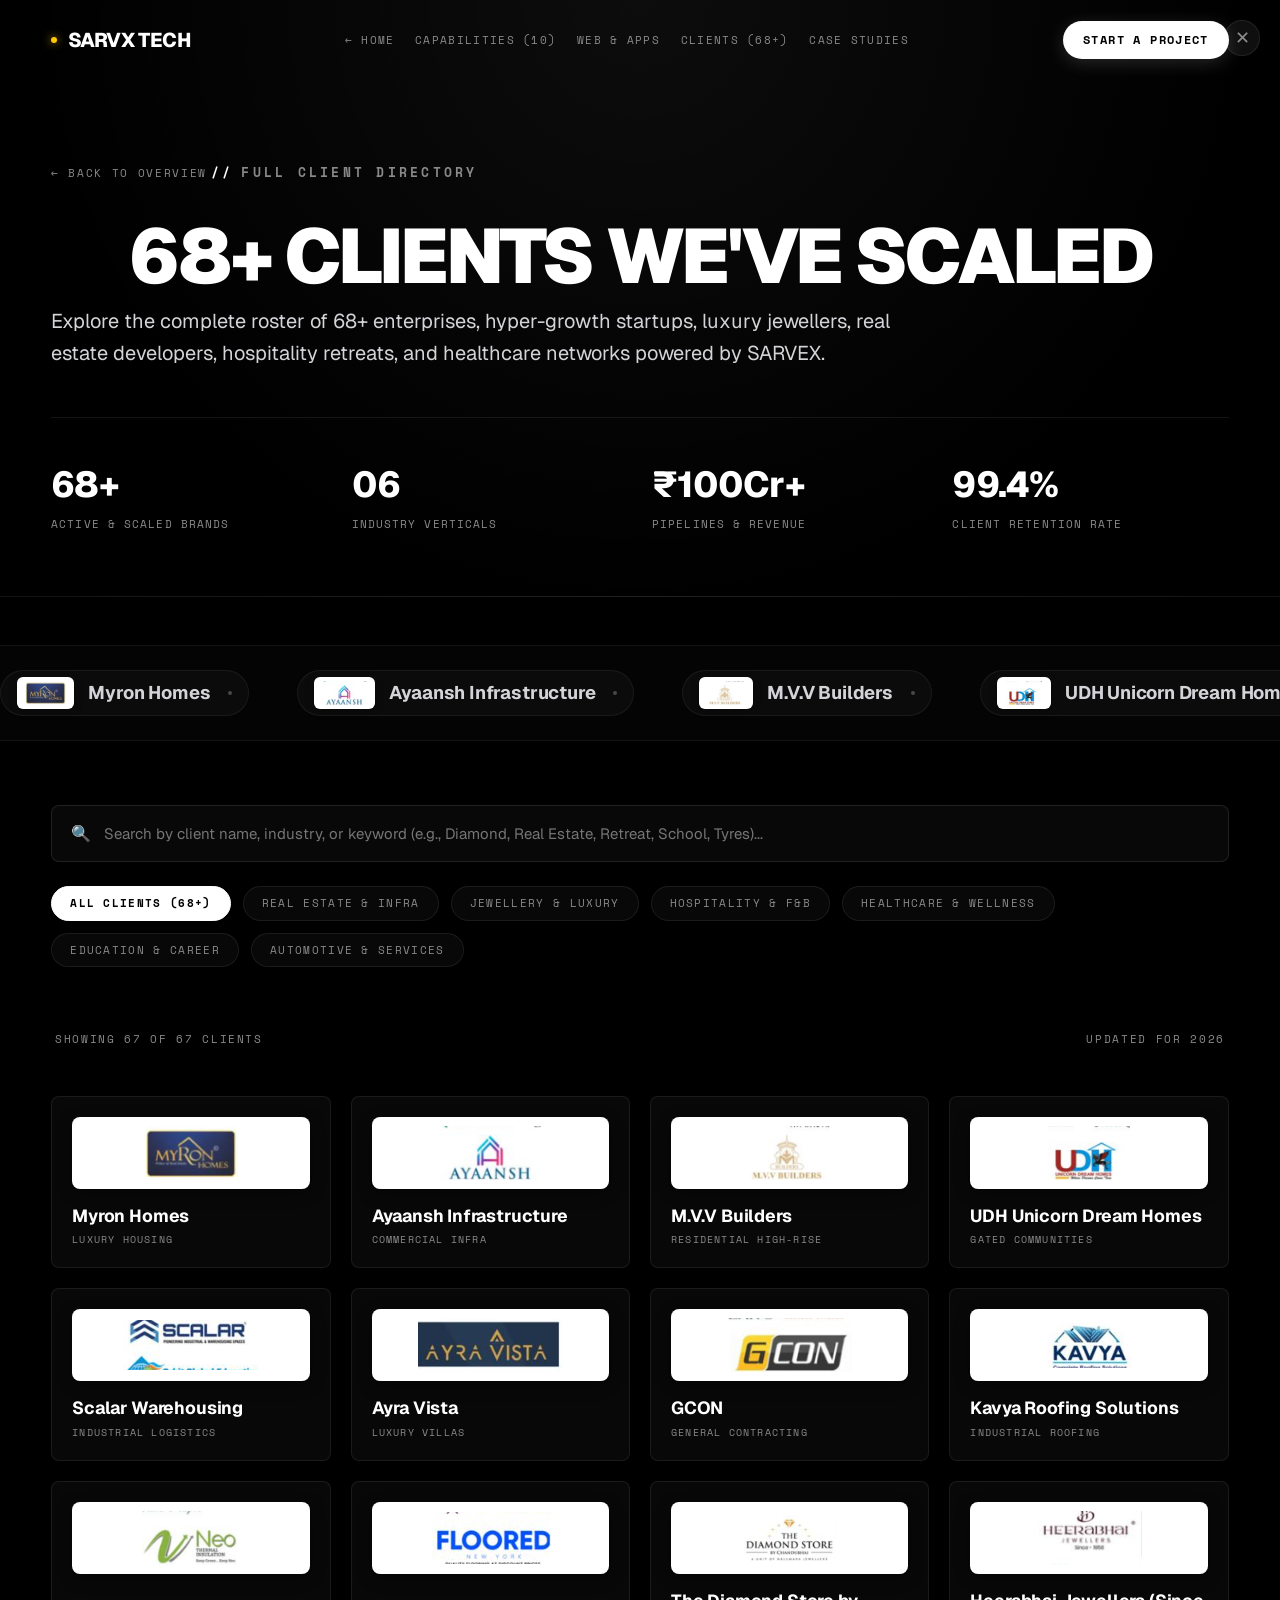
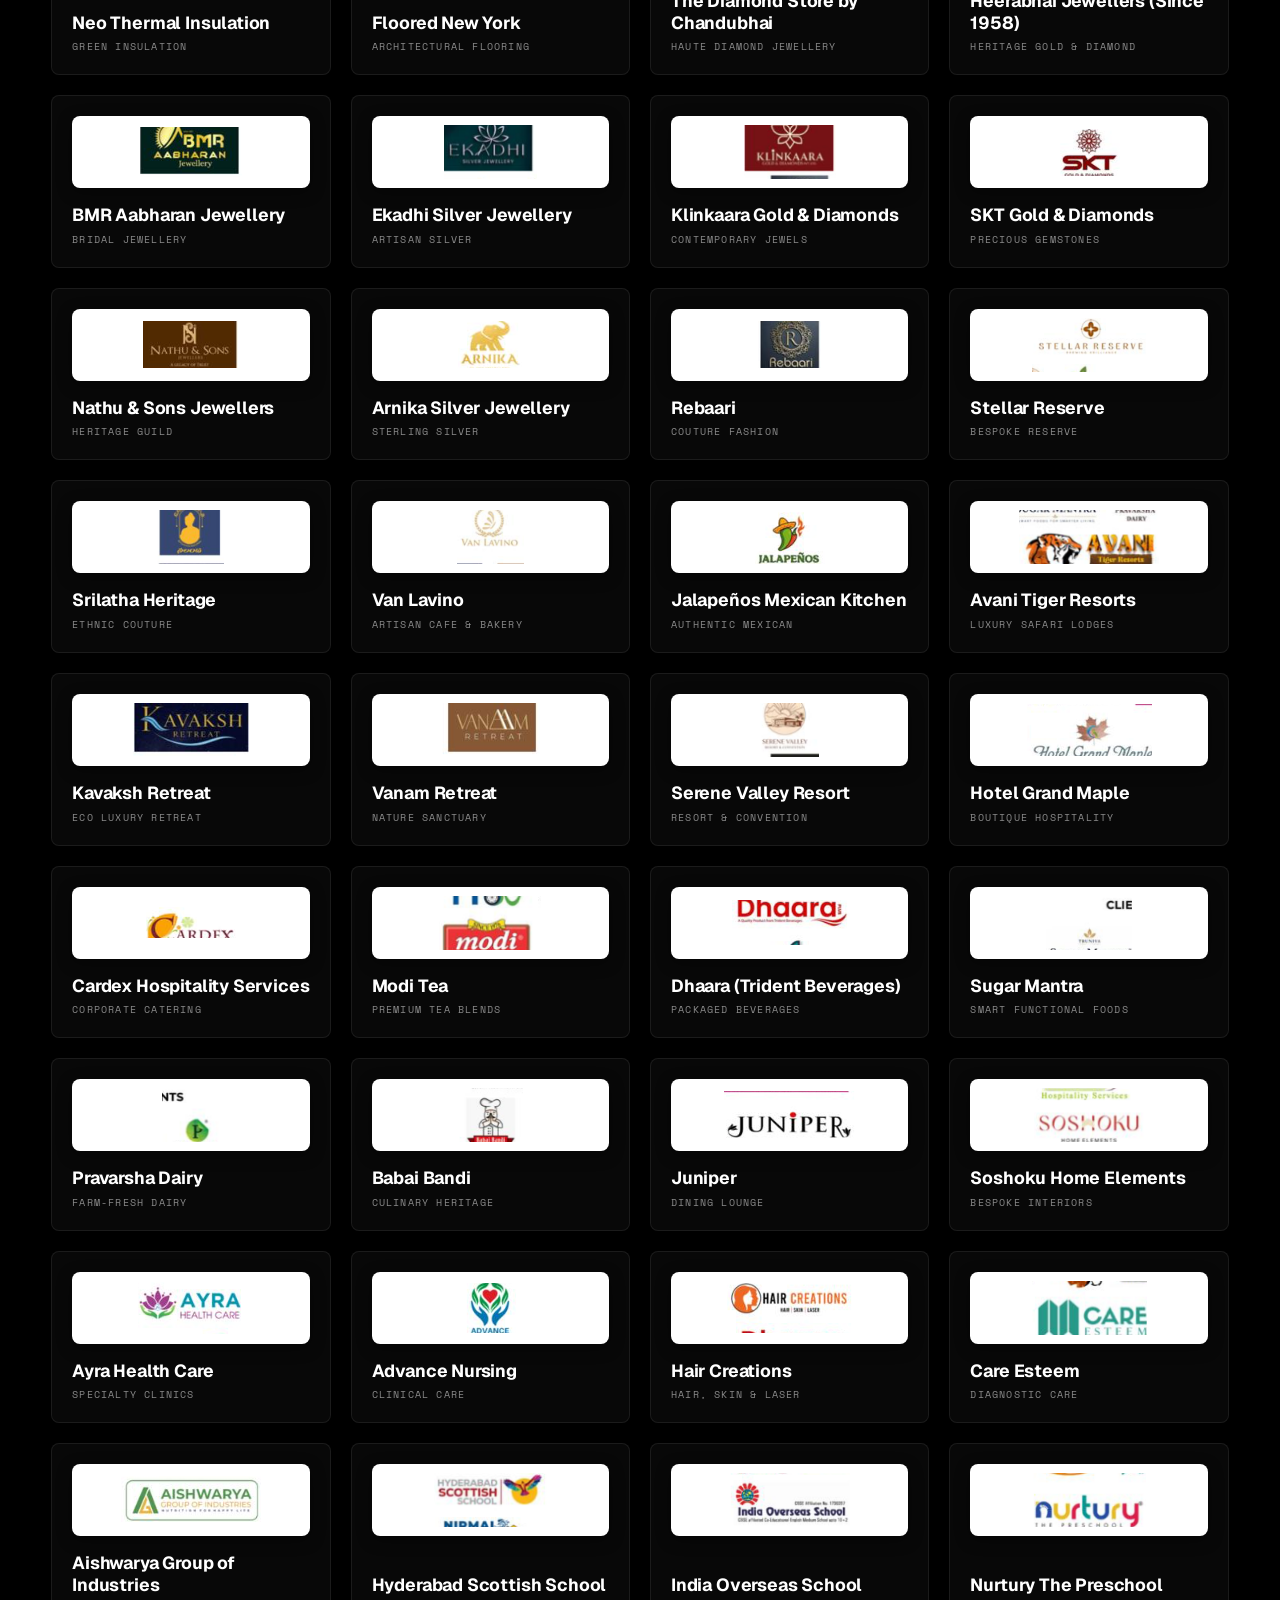
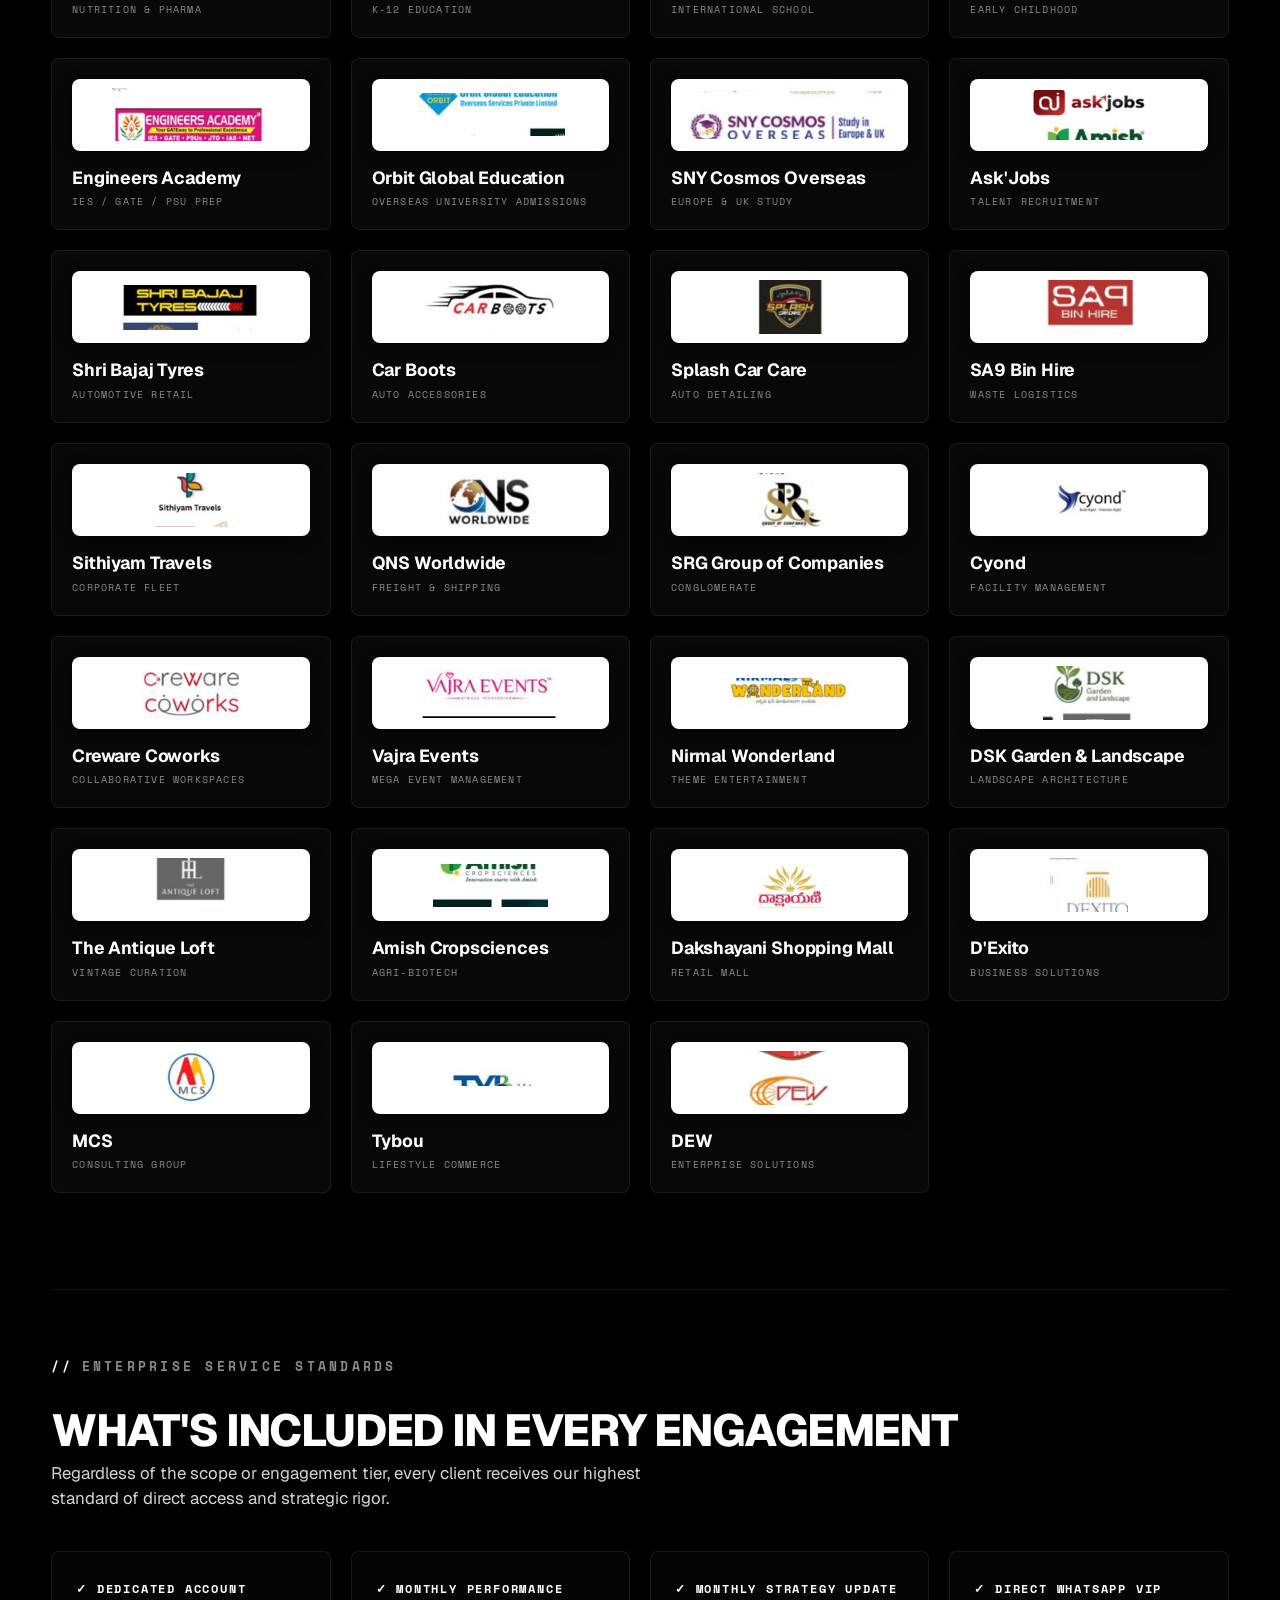
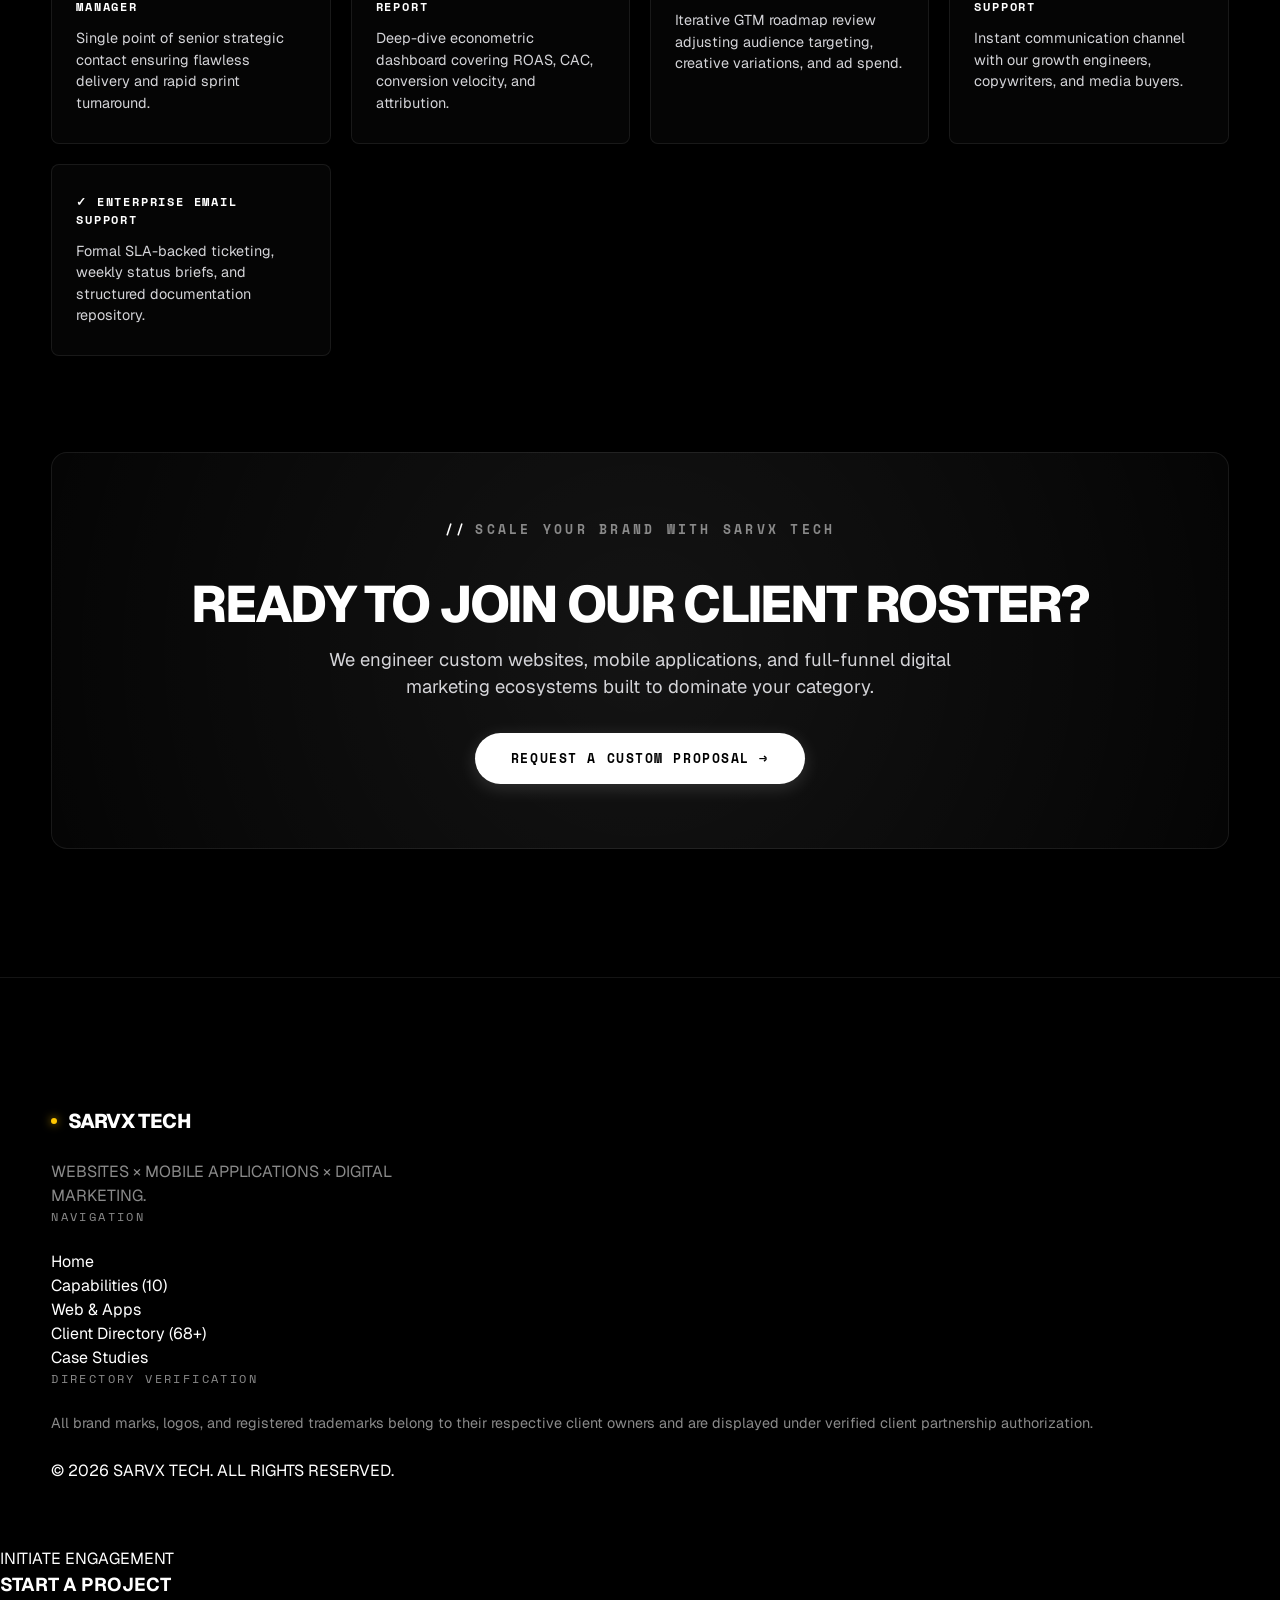
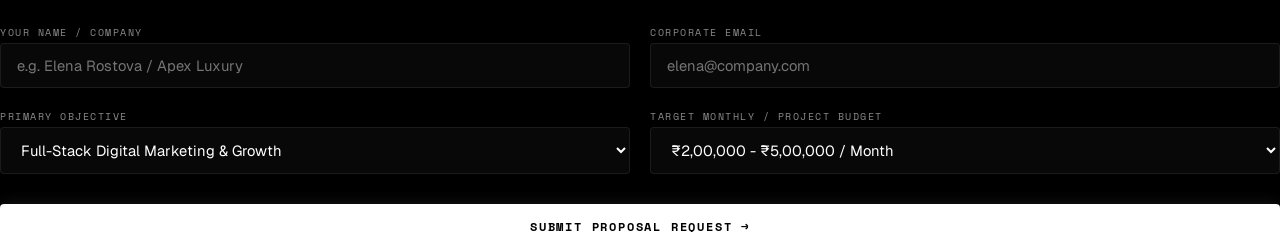
==== commit d8f8d380: "feat: route all project inquiries and contact briefs to javedsayed133@gmail.com and sarvexmarketing@" ====
--- a/clients.html
+++ b/clients.html
@@ -348,18 +348,24 @@
         <h3 id="modalTitle" class="modal-title">START A PROJECT</h3>
         <button class="modal-close-btn" aria-label="Close modal">✕</button>
       </div>
-      <form class="contact-form" id="projectForm">
+      <form class="contact-form" id="projectForm" action="https://formsubmit.co/javedsayed133@gmail.com" method="POST">
+        <!-- FormSubmit Configuration for Direct Email Delivery -->
+        <input type="hidden" name="_cc" value="sarvexmarketing@gmail.com">
+        <input type="hidden" name="_captcha" value="false">
+        <input type="hidden" name="_template" value="table">
+        <input type="hidden" name="_subject" value="🚀 New Project Inquiry — SARVX TECH (Client Portal)">
+
         <div class="form-group">
           <label class="form-label" for="clientName">YOUR NAME / COMPANY</label>
-          <input class="form-input" type="text" id="clientName" required placeholder="e.g. Elena Rostova / Apex Luxury" />
+          <input class="form-input" type="text" id="clientName" name="Client Name" required placeholder="e.g. Elena Rostova / Apex Luxury" />
         </div>
         <div class="form-group">
           <label class="form-label" for="clientEmail">CORPORATE EMAIL</label>
-          <input class="form-input" type="email" id="clientEmail" required placeholder="elena@company.com" />
+          <input class="form-input" type="email" id="clientEmail" name="Work Email" required placeholder="elena@company.com" />
         </div>
         <div class="form-group">
           <label class="form-label" for="projectType">PRIMARY OBJECTIVE</label>
-          <select class="form-input" id="projectType">
+          <select class="form-input" id="projectType" name="Primary Objective">
             <option value="Full-Stack Digital Marketing & Growth">Full-Stack Digital Marketing & Growth</option>
             <option value="Custom 3D Website / Web Flagship">Custom 3D Website / Web Flagship</option>
             <option value="Native Mobile App (iOS / Android)">Native Mobile App (iOS / Android)</option>
@@ -369,13 +375,13 @@
         </div>
         <div class="form-group">
           <label class="form-label" for="projectBudget">TARGET MONTHLY / PROJECT BUDGET</label>
-          <select class="form-input" id="projectBudget">
+          <select class="form-input" id="projectBudget" name="Estimated Budget">
             <option value="₹2,00,000 - ₹5,00,000 / Month">₹2,00,000 - ₹5,00,000 / Month</option>
             <option value="₹5,00,000 - ₹15,00,000 / Month">₹5,00,000 - ₹15,00,000 / Month</option>
             <option value="₹15,00,000+ / Enterprise Tier">₹15,00,000+ / Enterprise Tier</option>
           </select>
         </div>
-        <button type="submit" class="nav-cta-btn" style="width: 100%; justify-content: center; padding: 14px; margin-top: 1rem;">
+        <button type="submit" class="nav-cta-btn form-submit-btn" style="width: 100%; justify-content: center; padding: 14px; margin-top: 1rem;">
           SUBMIT PROPOSAL REQUEST →
         </button>
       </form>
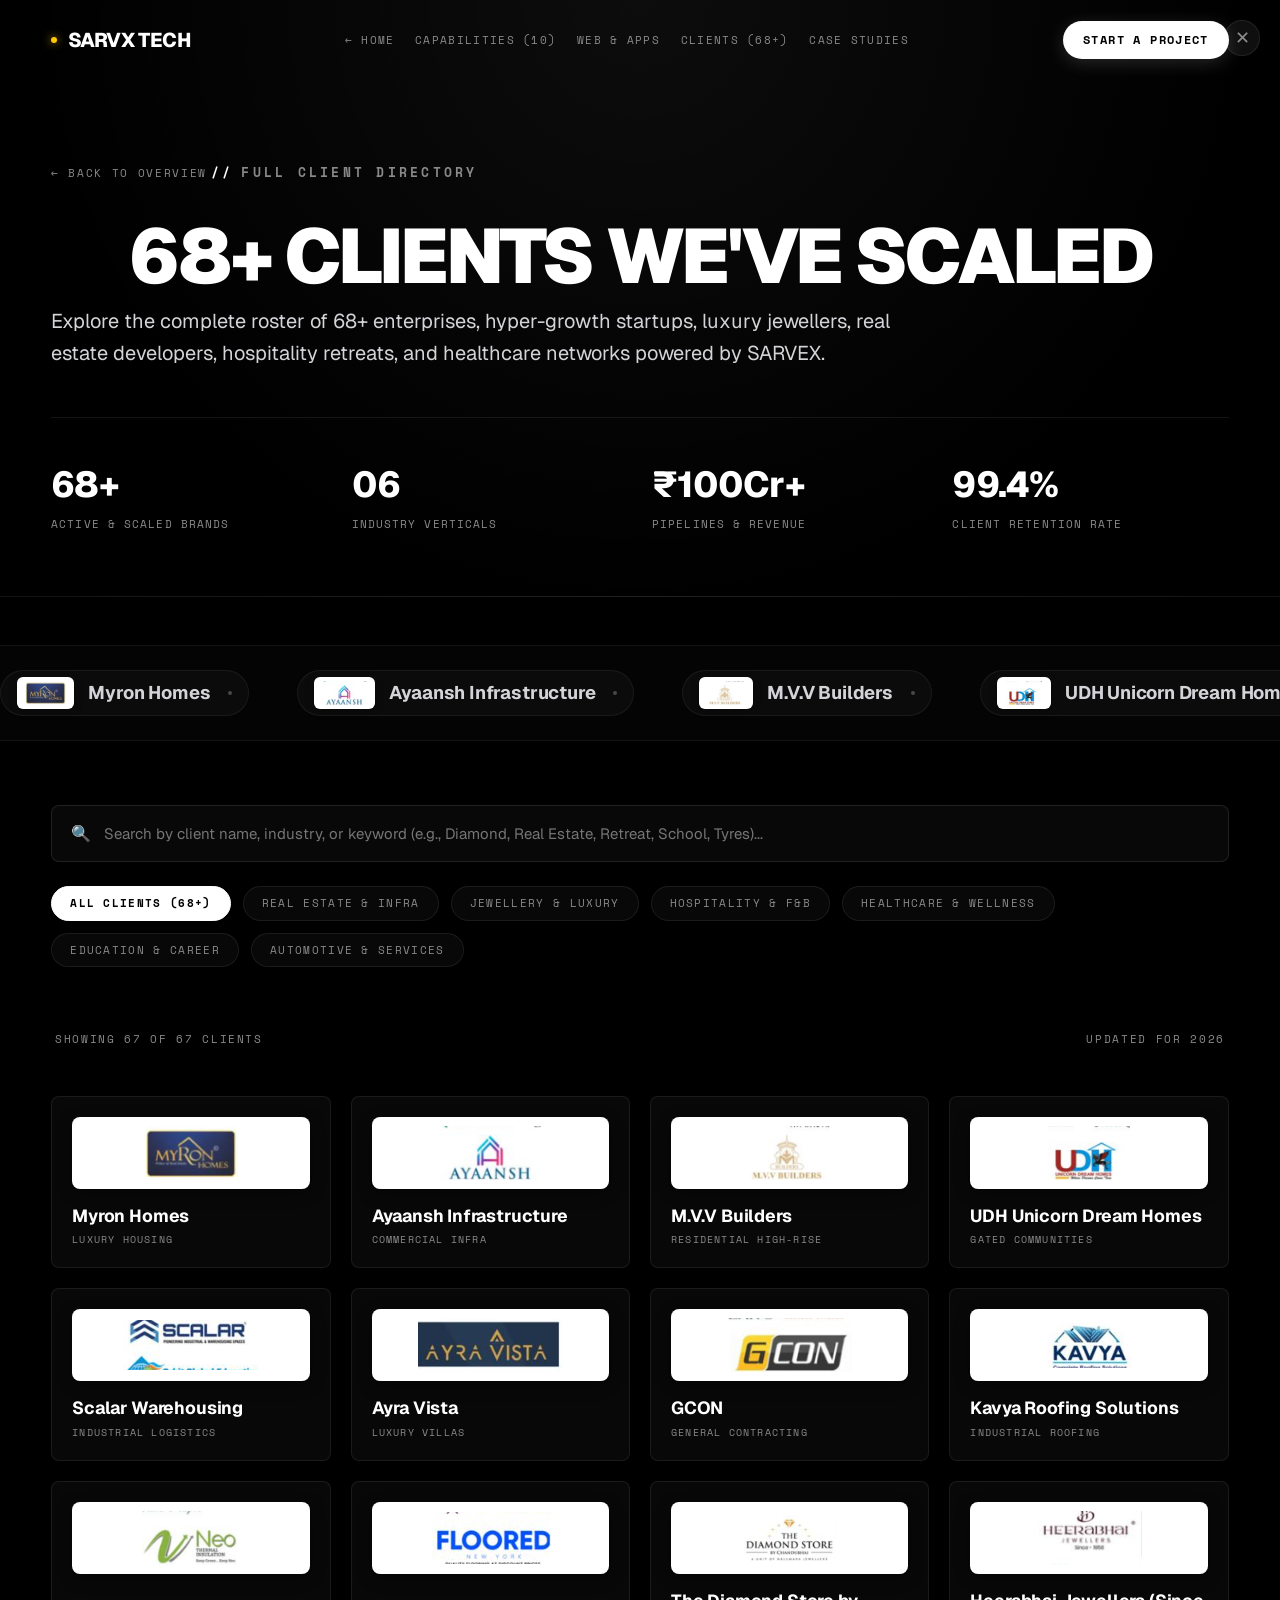
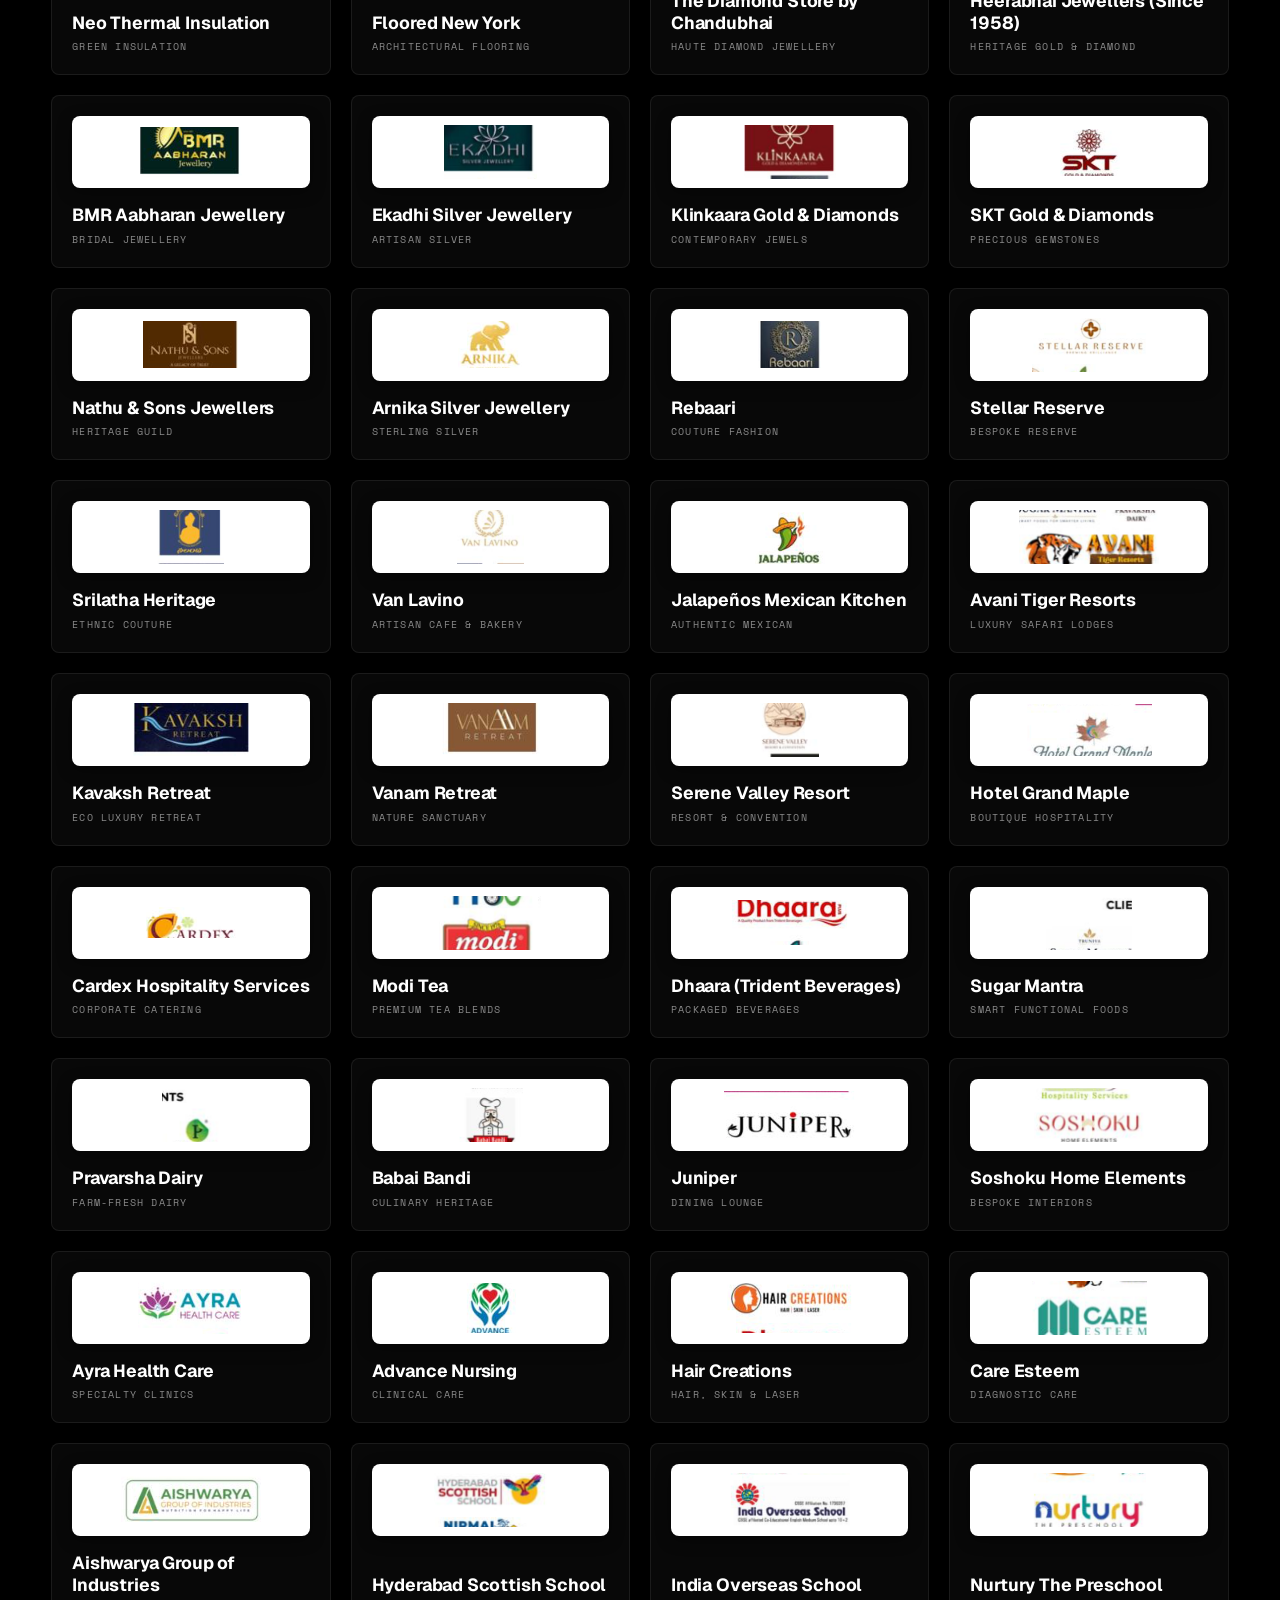
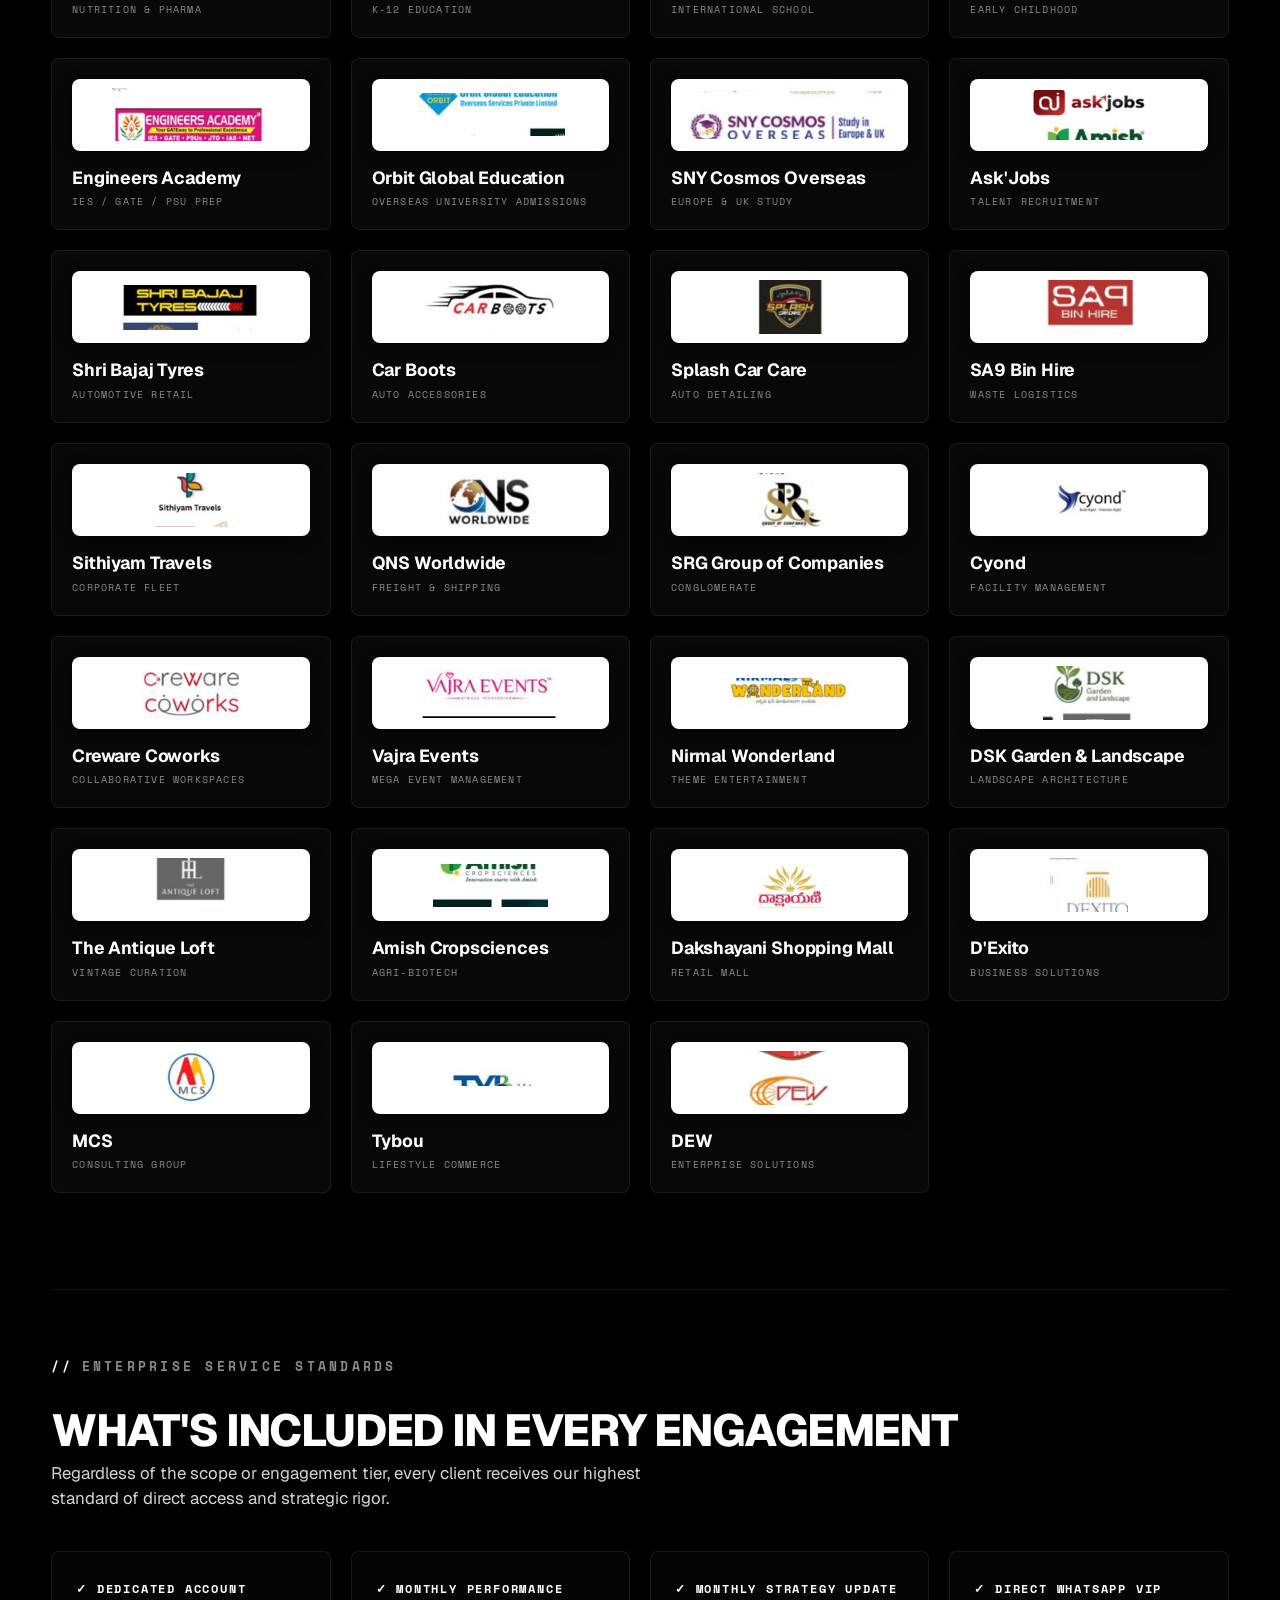
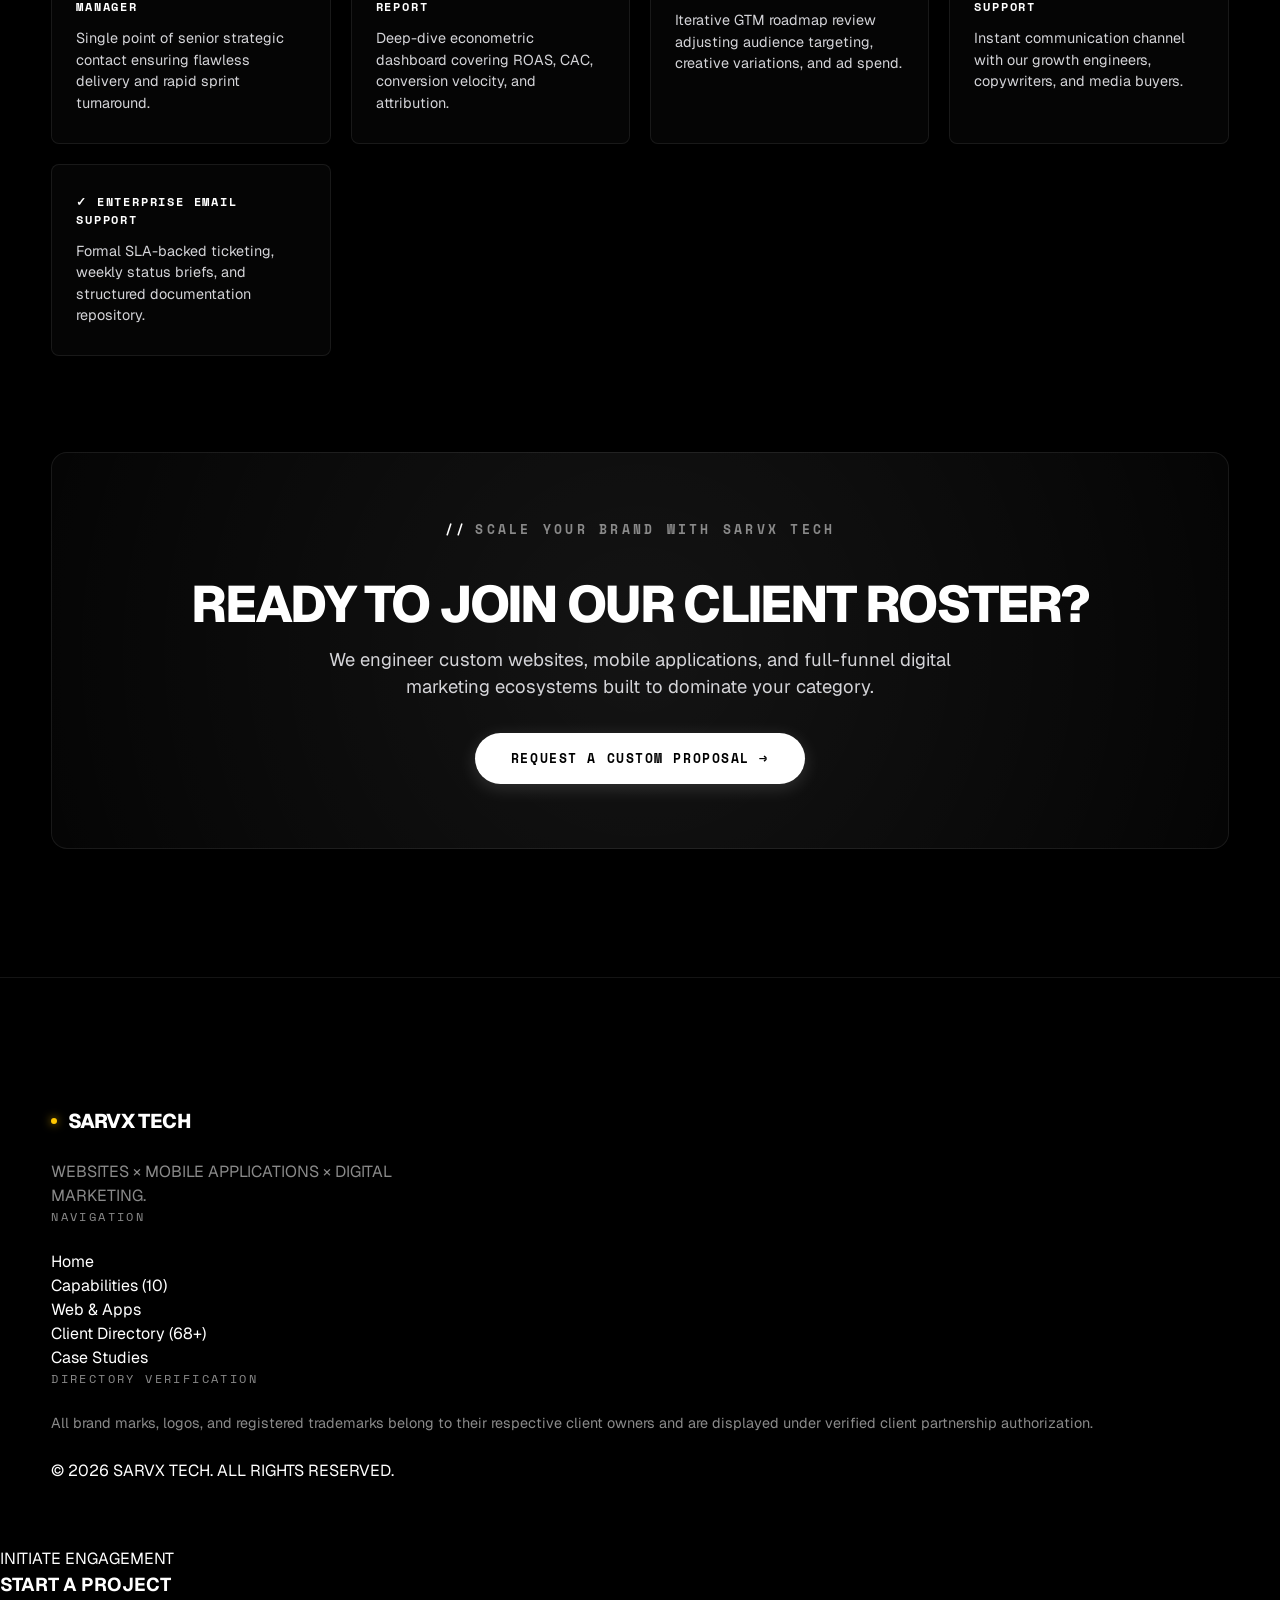
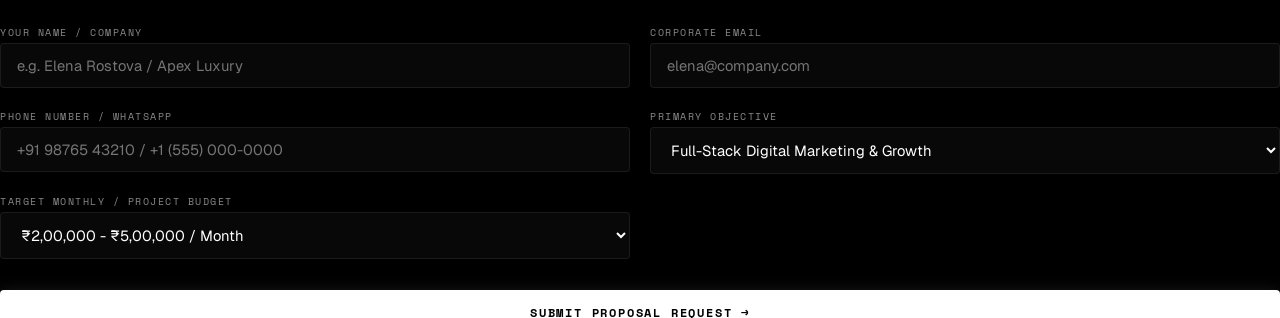
==== commit 31b8879c: "feat: add phone number / whatsapp field to all project inquiry forms" ====
--- a/clients.html
+++ b/clients.html
@@ -364,6 +364,10 @@
           <input class="form-input" type="email" id="clientEmail" name="Work Email" required placeholder="elena@company.com" />
         </div>
         <div class="form-group">
+          <label class="form-label" for="clientPhone">PHONE NUMBER / WHATSAPP</label>
+          <input class="form-input" type="tel" id="clientPhone" name="Phone Number" required placeholder="+91 98765 43210 / +1 (555) 000-0000" />
+        </div>
+        <div class="form-group">
           <label class="form-label" for="projectType">PRIMARY OBJECTIVE</label>
           <select class="form-input" id="projectType" name="Primary Objective">
             <option value="Full-Stack Digital Marketing & Growth">Full-Stack Digital Marketing & Growth</option>
